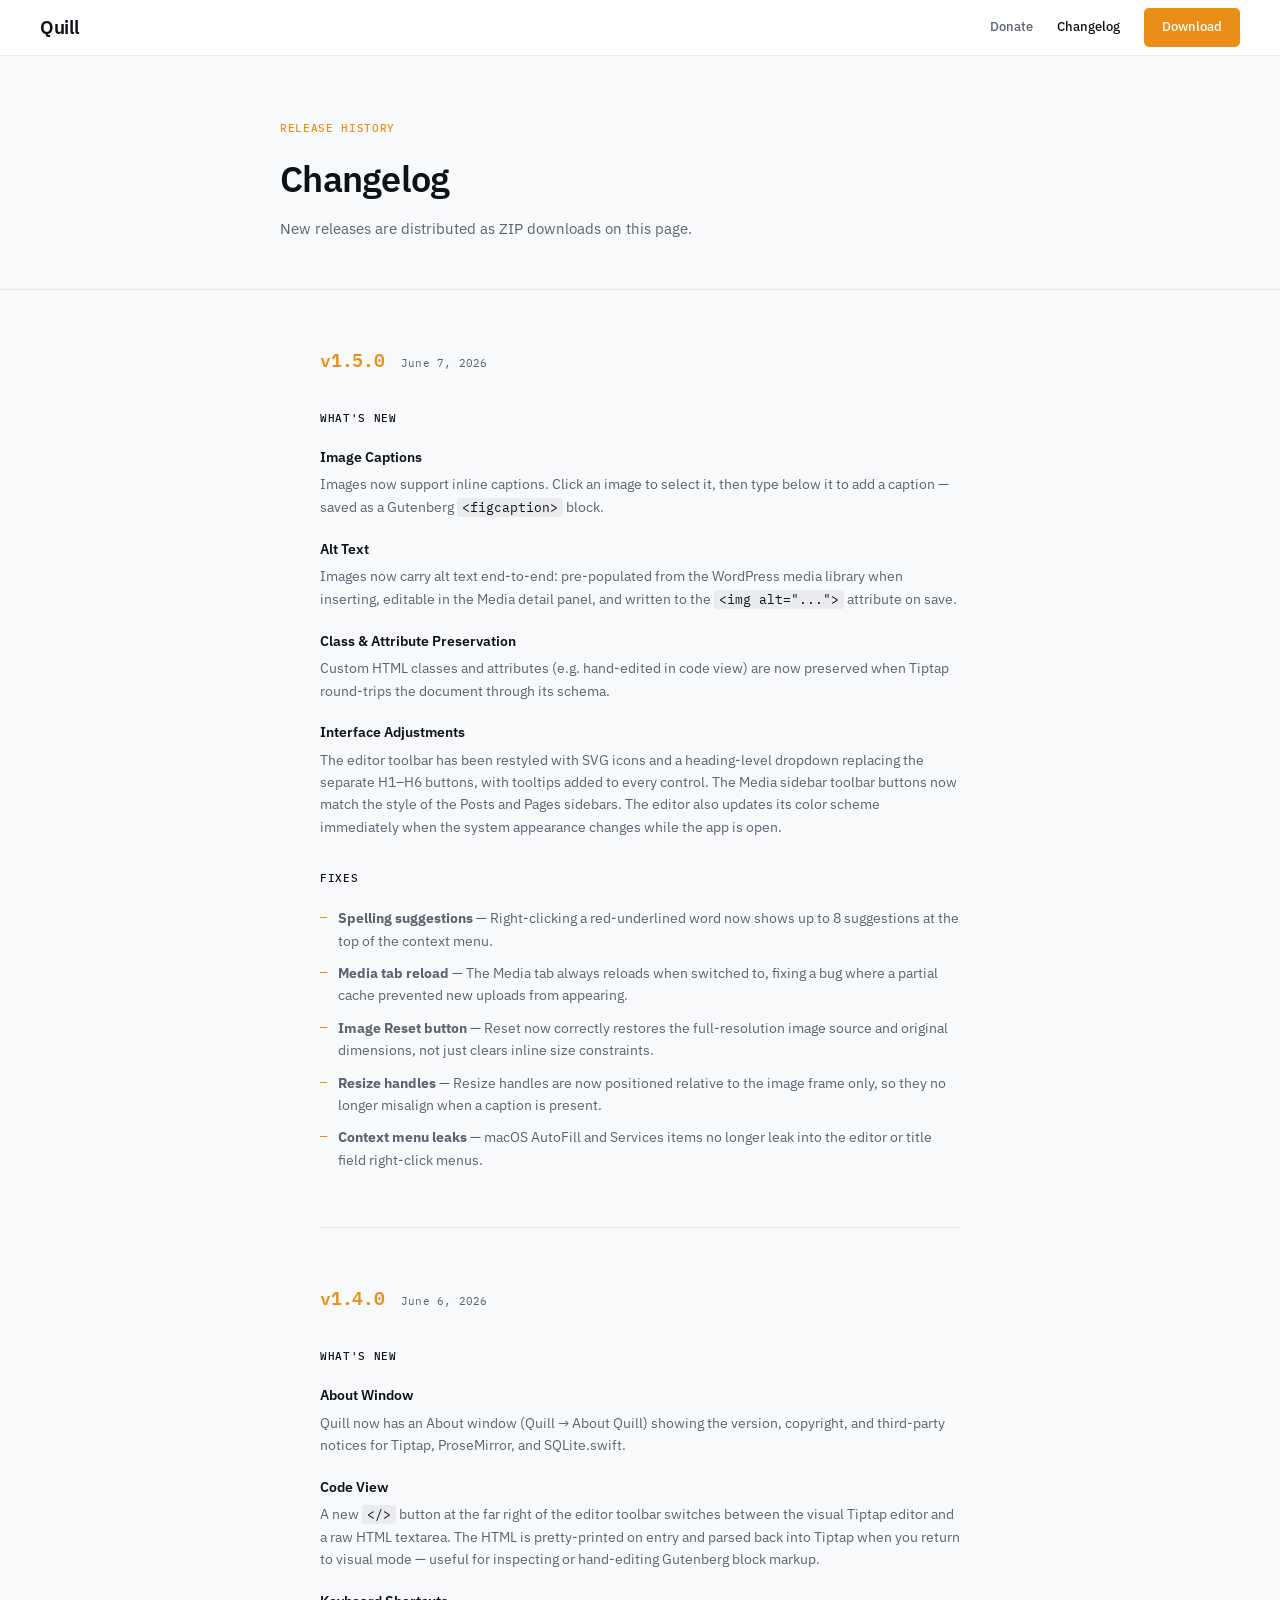
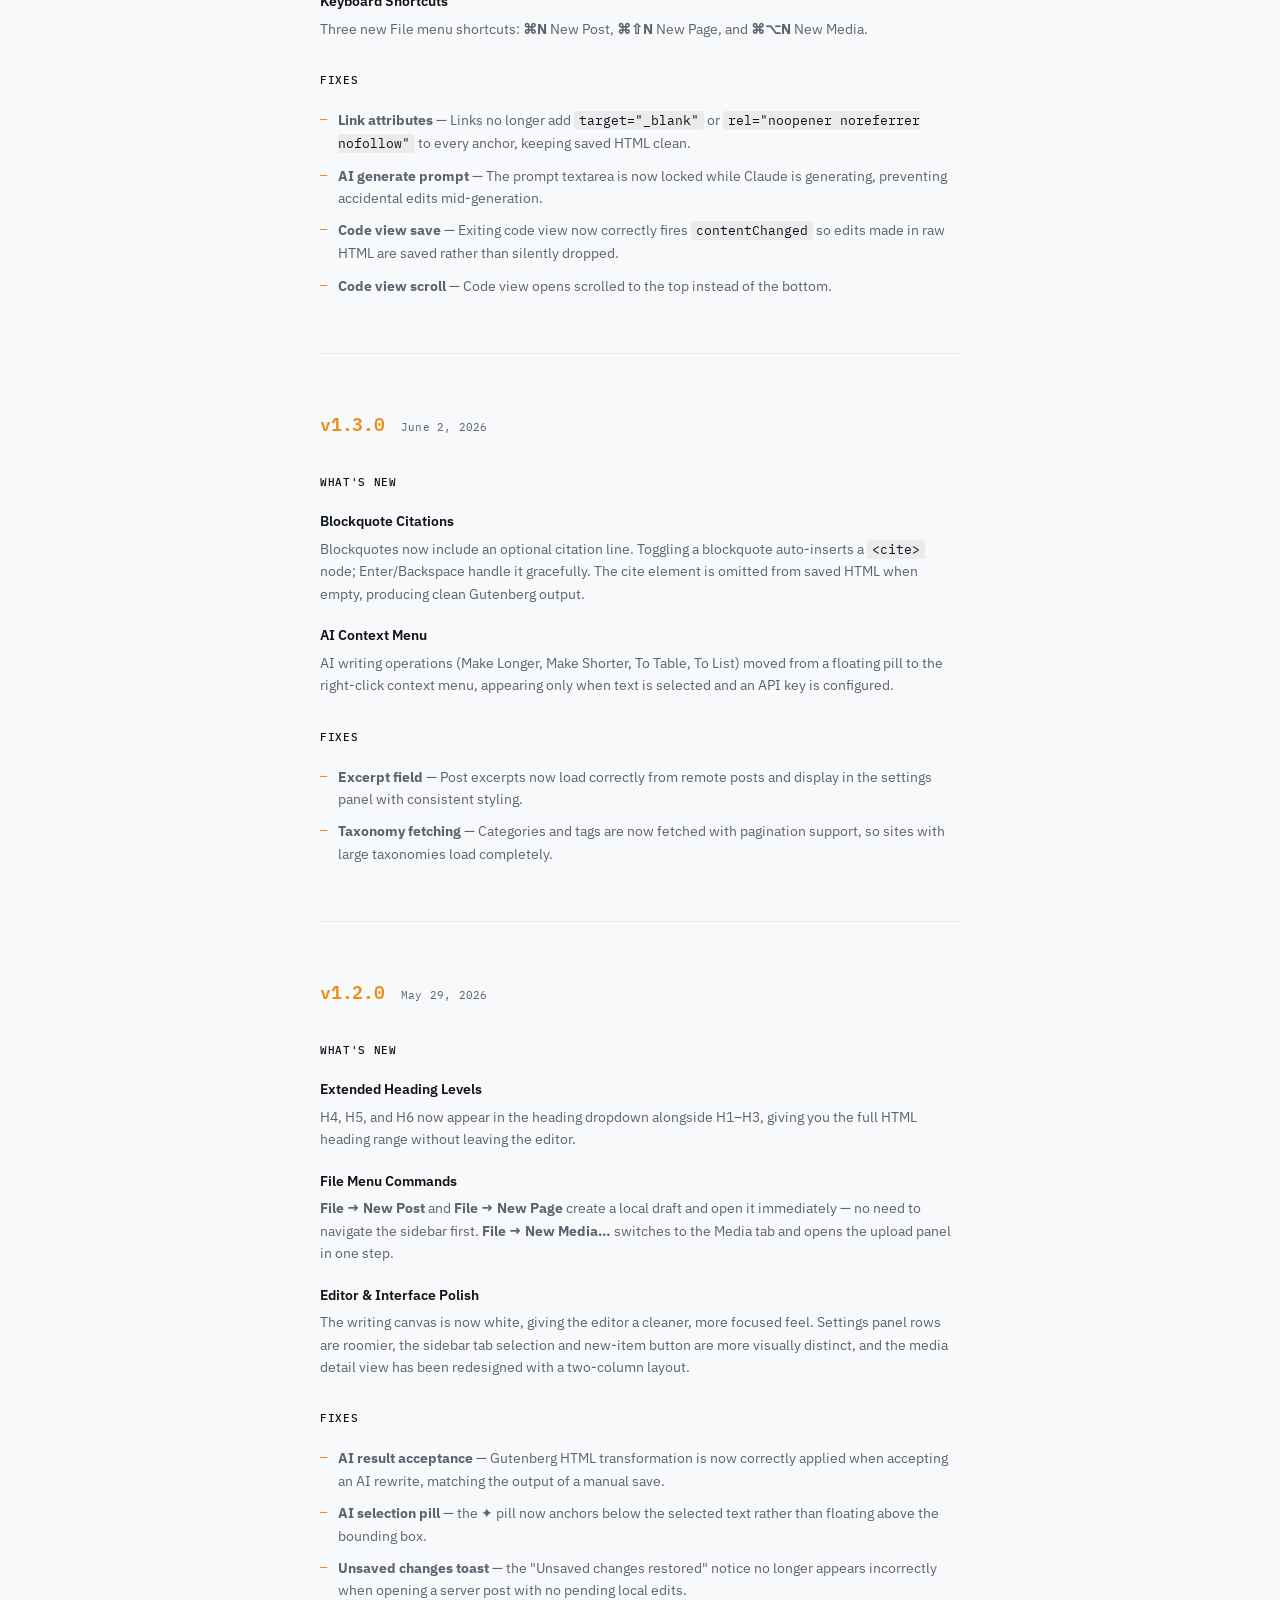
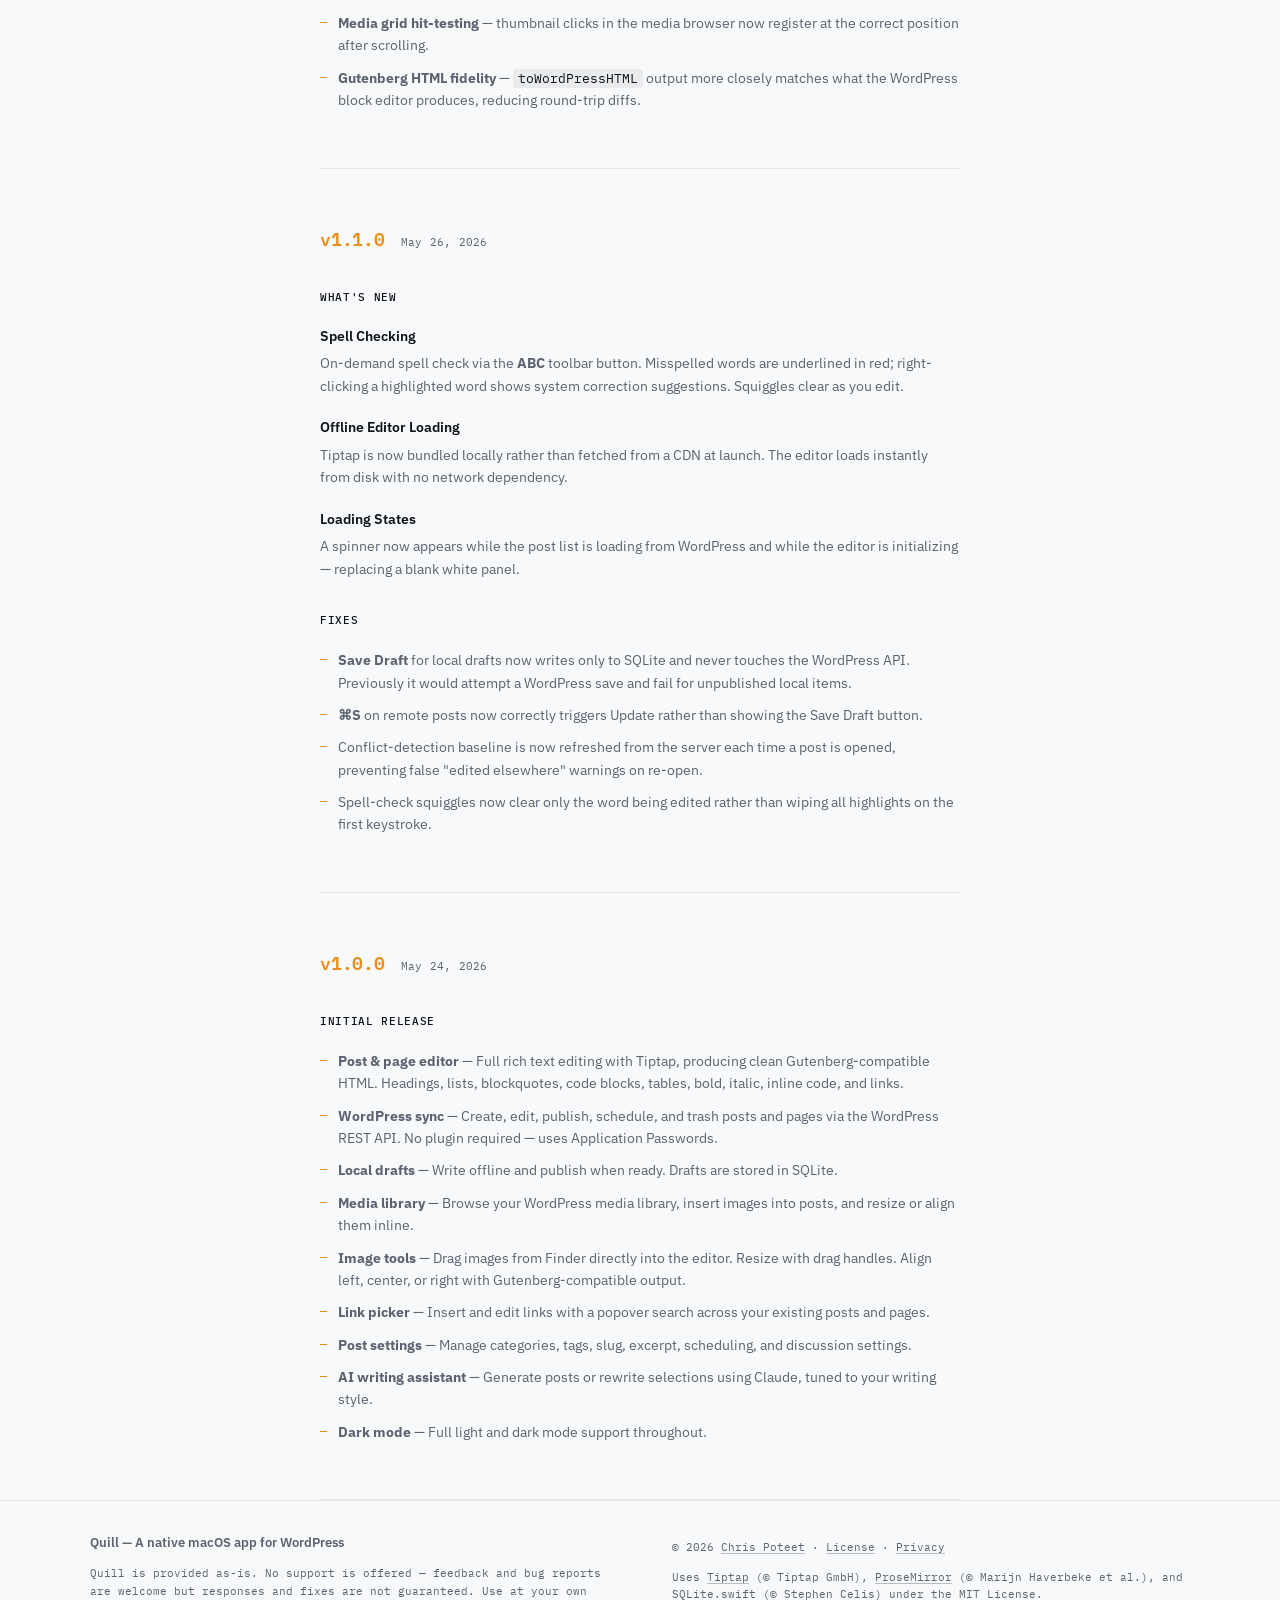
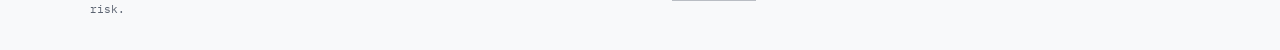
==== changelog.html @ 41b35a15 "Add v1.5.0 release — changelog, version badge, updated ZIP and screenshots Co-Authored-By: Claude So" ====
<!DOCTYPE html>
<html lang="en">
<head>
  <meta charset="UTF-8">
  <meta name="viewport" content="width=device-width, initial-scale=1.0">
  <title>Changelog — Quill</title>
  <meta name="description" content="Release history for Quill, a native macOS app for WordPress.">
  <link rel="preconnect" href="https://fonts.googleapis.com">
  <link rel="preconnect" href="https://fonts.gstatic.com" crossorigin>
  <link href="https://fonts.googleapis.com/css2?family=IBM+Plex+Sans:wght@400;500;600;700&family=IBM+Plex+Mono:wght@400;500;600&display=swap" rel="stylesheet">
  <link rel="stylesheet" href="style.css">
</head>
<body>

  <nav class="nav">
    <a href="/Quill-Releases/" class="nav__logo">Quill</a>
    <div class="nav__links">
      <a href="https://www.paypal.com/donate?hosted_button_id=25BUE2BS854YN" class="nav__link" target="_blank" rel="noopener">Donate</a>
      <a href="changelog.html" class="nav__link nav__link--active">Changelog</a>
      <a href="https://cpoteet.github.io/Quill-Releases/Quill.zip" class="btn-primary">Download</a>
    </div>
  </nav>

  <section class="changelog-header">
    <div class="changelog-header__inner">
      <p class="eyebrow">Release History</p>
      <h1 class="changelog-header__title">Changelog</h1>
      <p class="changelog-header__sub">New releases are distributed as ZIP downloads on this page.</p>
    </div>
  </section>

  <div class="releases">

    <article class="release">
      <div class="release__inner">
        <div class="release__header">
          <span class="release__version">v1.5.0</span>
          <span class="release__date">June 7, 2026</span>
        </div>

        <div class="release__section">
          <h2 class="release__section-title">What's New</h2>

          <div class="release__feature">
            <h3 class="release__feature-title">Image Captions</h3>
            <p class="release__body">Images now support inline captions. Click an image to select it, then type below it to add a caption — saved as a Gutenberg <code>&lt;figcaption&gt;</code> block.</p>
          </div>

          <div class="release__feature">
            <h3 class="release__feature-title">Alt Text</h3>
            <p class="release__body">Images now carry alt text end-to-end: pre-populated from the WordPress media library when inserting, editable in the Media detail panel, and written to the <code>&lt;img alt="..."&gt;</code> attribute on save.</p>
          </div>

          <div class="release__feature">
            <h3 class="release__feature-title">Class &amp; Attribute Preservation</h3>
            <p class="release__body">Custom HTML classes and attributes (e.g. hand-edited in code view) are now preserved when Tiptap round-trips the document through its schema.</p>
          </div>

          <div class="release__feature">
            <h3 class="release__feature-title">Interface Adjustments</h3>
            <p class="release__body">The editor toolbar has been restyled with SVG icons and a heading-level dropdown replacing the separate H1–H6 buttons, with tooltips added to every control. The Media sidebar toolbar buttons now match the style of the Posts and Pages sidebars. The editor also updates its color scheme immediately when the system appearance changes while the app is open.</p>
          </div>
        </div>

        <div class="release__section">
          <h2 class="release__section-title">Fixes</h2>
          <ul class="release__list">
            <li><strong>Spelling suggestions</strong> — Right-clicking a red-underlined word now shows up to 8 suggestions at the top of the context menu.</li>
            <li><strong>Media tab reload</strong> — The Media tab always reloads when switched to, fixing a bug where a partial cache prevented new uploads from appearing.</li>
            <li><strong>Image Reset button</strong> — Reset now correctly restores the full-resolution image source and original dimensions, not just clears inline size constraints.</li>
            <li><strong>Resize handles</strong> — Resize handles are now positioned relative to the image frame only, so they no longer misalign when a caption is present.</li>
            <li><strong>Context menu leaks</strong> — macOS AutoFill and Services items no longer leak into the editor or title field right-click menus.</li>
          </ul>
        </div>
      </div>
    </article>

    <article class="release">
      <div class="release__inner">
        <div class="release__header">
          <span class="release__version">v1.4.0</span>
          <span class="release__date">June 6, 2026</span>
        </div>

        <div class="release__section">
          <h2 class="release__section-title">What's New</h2>

          <div class="release__feature">
            <h3 class="release__feature-title">About Window</h3>
            <p class="release__body">Quill now has an About window (Quill → About Quill) showing the version, copyright, and third-party notices for Tiptap, ProseMirror, and SQLite.swift.</p>
          </div>

          <div class="release__feature">
            <h3 class="release__feature-title">Code View</h3>
            <p class="release__body">A new <code>&lt;/&gt;</code> button at the far right of the editor toolbar switches between the visual Tiptap editor and a raw HTML textarea. The HTML is pretty-printed on entry and parsed back into Tiptap when you return to visual mode — useful for inspecting or hand-editing Gutenberg block markup.</p>
          </div>

          <div class="release__feature">
            <h3 class="release__feature-title">Keyboard Shortcuts</h3>
            <p class="release__body">Three new File menu shortcuts: <strong>⌘N</strong> New Post, <strong>⌘⇧N</strong> New Page, and <strong>⌘⌥N</strong> New Media.</p>
          </div>
        </div>

        <div class="release__section">
          <h2 class="release__section-title">Fixes</h2>
          <ul class="release__list">
            <li><strong>Link attributes</strong> — Links no longer add <code>target="_blank"</code> or <code>rel="noopener noreferrer nofollow"</code> to every anchor, keeping saved HTML clean.</li>
            <li><strong>AI generate prompt</strong> — The prompt textarea is now locked while Claude is generating, preventing accidental edits mid-generation.</li>
            <li><strong>Code view save</strong> — Exiting code view now correctly fires <code>contentChanged</code> so edits made in raw HTML are saved rather than silently dropped.</li>
            <li><strong>Code view scroll</strong> — Code view opens scrolled to the top instead of the bottom.</li>
          </ul>
        </div>
      </div>
    </article>

    <article class="release">
      <div class="release__inner">
        <div class="release__header">
          <span class="release__version">v1.3.0</span>
          <span class="release__date">June 2, 2026</span>
        </div>

        <div class="release__section">
          <h2 class="release__section-title">What's New</h2>

          <div class="release__feature">
            <h3 class="release__feature-title">Blockquote Citations</h3>
            <p class="release__body">Blockquotes now include an optional citation line. Toggling a blockquote auto-inserts a <code>&lt;cite&gt;</code> node; Enter/Backspace handle it gracefully. The cite element is omitted from saved HTML when empty, producing clean Gutenberg output.</p>
          </div>

          <div class="release__feature">
            <h3 class="release__feature-title">AI Context Menu</h3>
            <p class="release__body">AI writing operations (Make Longer, Make Shorter, To Table, To List) moved from a floating pill to the right-click context menu, appearing only when text is selected and an API key is configured.</p>
          </div>
        </div>

        <div class="release__section">
          <h2 class="release__section-title">Fixes</h2>
          <ul class="release__list">
            <li><strong>Excerpt field</strong> — Post excerpts now load correctly from remote posts and display in the settings panel with consistent styling.</li>
            <li><strong>Taxonomy fetching</strong> — Categories and tags are now fetched with pagination support, so sites with large taxonomies load completely.</li>
          </ul>
        </div>
      </div>
    </article>

    <article class="release">
      <div class="release__inner">
        <div class="release__header">
          <span class="release__version">v1.2.0</span>
          <span class="release__date">May 29, 2026</span>
        </div>

        <div class="release__section">
          <h2 class="release__section-title">What's New</h2>

          <div class="release__feature">
            <h3 class="release__feature-title">Extended Heading Levels</h3>
            <p class="release__body">H4, H5, and H6 now appear in the heading dropdown alongside H1–H3, giving you the full HTML heading range without leaving the editor.</p>
          </div>

          <div class="release__feature">
            <h3 class="release__feature-title">File Menu Commands</h3>
            <p class="release__body"><strong>File → New Post</strong> and <strong>File → New Page</strong> create a local draft and open it immediately — no need to navigate the sidebar first. <strong>File → New Media…</strong> switches to the Media tab and opens the upload panel in one step.</p>
          </div>

          <div class="release__feature">
            <h3 class="release__feature-title">Editor &amp; Interface Polish</h3>
            <p class="release__body">The writing canvas is now white, giving the editor a cleaner, more focused feel. Settings panel rows are roomier, the sidebar tab selection and new-item button are more visually distinct, and the media detail view has been redesigned with a two-column layout.</p>
          </div>
        </div>

        <div class="release__section">
          <h2 class="release__section-title">Fixes</h2>
          <ul class="release__list">
            <li><strong>AI result acceptance</strong> — Gutenberg HTML transformation is now correctly applied when accepting an AI rewrite, matching the output of a manual save.</li>
            <li><strong>AI selection pill</strong> — the ✦ pill now anchors below the selected text rather than floating above the bounding box.</li>
            <li><strong>Unsaved changes toast</strong> — the "Unsaved changes restored" notice no longer appears incorrectly when opening a server post with no pending local edits.</li>
            <li><strong>Media grid hit-testing</strong> — thumbnail clicks in the media browser now register at the correct position after scrolling.</li>
            <li><strong>Gutenberg HTML fidelity</strong> — <code>toWordPressHTML</code> output more closely matches what the WordPress block editor produces, reducing round-trip diffs.</li>
          </ul>
        </div>
      </div>
    </article>

    <article class="release">
      <div class="release__inner">
        <div class="release__header">
          <span class="release__version">v1.1.0</span>
          <span class="release__date">May 26, 2026</span>
        </div>

        <div class="release__section">
          <h2 class="release__section-title">What's New</h2>

          <div class="release__feature">
            <h3 class="release__feature-title">Spell Checking</h3>
            <p class="release__body">On-demand spell check via the <strong>ABC</strong> toolbar button. Misspelled words are underlined in red; right-clicking a highlighted word shows system correction suggestions. Squiggles clear as you edit.</p>
          </div>

          <div class="release__feature">
            <h3 class="release__feature-title">Offline Editor Loading</h3>
            <p class="release__body">Tiptap is now bundled locally rather than fetched from a CDN at launch. The editor loads instantly from disk with no network dependency.</p>
          </div>

          <div class="release__feature">
            <h3 class="release__feature-title">Loading States</h3>
            <p class="release__body">A spinner now appears while the post list is loading from WordPress and while the editor is initializing — replacing a blank white panel.</p>
          </div>
        </div>

        <div class="release__section">
          <h2 class="release__section-title">Fixes</h2>
          <ul class="release__list">
            <li><strong>Save Draft</strong> for local drafts now writes only to SQLite and never touches the WordPress API. Previously it would attempt a WordPress save and fail for unpublished local items.</li>
            <li><strong>⌘S</strong> on remote posts now correctly triggers Update rather than showing the Save Draft button.</li>
            <li>Conflict-detection baseline is now refreshed from the server each time a post is opened, preventing false "edited elsewhere" warnings on re-open.</li>
            <li>Spell-check squiggles now clear only the word being edited rather than wiping all highlights on the first keystroke.</li>
          </ul>
        </div>
      </div>
    </article>

    <article class="release">
      <div class="release__inner">
        <div class="release__header">
          <span class="release__version">v1.0.0</span>
          <span class="release__date">May 24, 2026</span>
        </div>

        <div class="release__section">
          <h2 class="release__section-title">Initial Release</h2>
          <ul class="release__list">
            <li><strong>Post &amp; page editor</strong> — Full rich text editing with Tiptap, producing clean Gutenberg-compatible HTML. Headings, lists, blockquotes, code blocks, tables, bold, italic, inline code, and links.</li>
            <li><strong>WordPress sync</strong> — Create, edit, publish, schedule, and trash posts and pages via the WordPress REST API. No plugin required — uses Application Passwords.</li>
            <li><strong>Local drafts</strong> — Write offline and publish when ready. Drafts are stored in SQLite.</li>
            <li><strong>Media library</strong> — Browse your WordPress media library, insert images into posts, and resize or align them inline.</li>
            <li><strong>Image tools</strong> — Drag images from Finder directly into the editor. Resize with drag handles. Align left, center, or right with Gutenberg-compatible output.</li>
            <li><strong>Link picker</strong> — Insert and edit links with a popover search across your existing posts and pages.</li>
            <li><strong>Post settings</strong> — Manage categories, tags, slug, excerpt, scheduling, and discussion settings.</li>
            <li><strong>AI writing assistant</strong> — Generate posts or rewrite selections using Claude, tuned to your writing style.</li>
            <li><strong>Dark mode</strong> — Full light and dark mode support throughout.</li>
          </ul>
        </div>
      </div>
    </article>

  </div>

  <footer class="footer">
    <div class="footer__inner">
      <div class="footer__col">
        <p class="footer__logo">Quill — A native macOS app for WordPress</p>
        <p class="footer__disclaimer">Quill is provided as-is. No support is offered — feedback and bug reports are welcome but responses and fixes are not guaranteed. Use at your own risk.</p>
      </div>
      <div class="footer__col">
        <p class="footer__disclaimer">© 2026 <a href="https://www.siolon.com" target="_blank" rel="noopener">Chris Poteet</a> · <a href="license.html">License</a> · <a href="privacy.html">Privacy</a></p>
        <p class="footer__disclaimer">Uses <a href="https://tiptap.dev" target="_blank" rel="noopener">Tiptap</a> (© Tiptap GmbH), <a href="https://prosemirror.net" target="_blank" rel="noopener">ProseMirror</a> (© Marijn Haverbeke et al.), and <a href="https://github.com/stephencelis/SQLite.swift" target="_blank" rel="noopener">SQLite.swift</a> (© Stephen Celis) under the MIT License.</p>
      </div>
    </div>
  </footer>

</body>
</html>
---- style.css ----
/* ── Design Tokens ── */
:root {
  /* Colors */
  --color-surface:      #f8f9fa;
  --color-card:         #ffffff;
  --color-bone:         #eef0f2;
  --color-ink:          #0e1116;
  --color-ink-60:       #5b6370;
  --color-accent:       #EB8E17;
  --color-accent-soft:  rgba(235, 142, 23, 0.10);

  --color-hairline:     rgba(14, 17, 22, 0.08);

  /* Typography */
  --font-sans: 'IBM Plex Sans', sans-serif;
  --font-mono: 'IBM Plex Mono', monospace;

  /* Radius */
  --radius-sm:   3px;
  --radius-md:   5px;
  --radius-lg:   7px;
  --radius-pill: 9999px;

  /* Shadows */
  --shadow-card:   rgba(14, 17, 22, 0.04) 0 1px 2px;
  --shadow-level2: 0 8px 24px -12px rgba(15, 23, 42, 0.12);
  --shadow-level3: 0 16px 40px -16px rgba(15, 23, 42, 0.18);

  /* Motion */
  --transition: 200ms cubic-bezier(0.25, 0.46, 0.45, 0.94);
}

/* ── Base Reset ── */
*, *::before, *::after {
  box-sizing: border-box;
  margin: 0;
  padding: 0;
}

body {
  font-family: var(--font-sans);
  background: var(--color-surface);
  color: var(--color-ink);
  -webkit-font-smoothing: antialiased;
  line-height: 1.55;
}

img {
  display: block;
  max-width: 100%;
  height: auto;
}

a {
  color: inherit;
  text-decoration: none;
}

/* ── Buttons ── */
.btn-primary {
  background: var(--color-accent);
  color: #ffffff;
  font-family: var(--font-sans);
  font-size: 13px;
  font-weight: 500;
  padding: 9px 18px;
  border-radius: var(--radius-md);
  border: none;
  cursor: pointer;
  display: inline-block;
  transition: background var(--transition);
  white-space: nowrap;
}

.btn-primary:hover {
  background: #d47d10;
}

/* ── Navigation ── */
.nav {
  position: sticky;
  top: 0;
  z-index: 100;
  background: var(--color-card);
  border-bottom: 1px solid var(--color-hairline);
  padding: 0 40px;
  height: 56px;
  display: flex;
  align-items: center;
  justify-content: space-between;
}

.nav__logo {
  font-size: 19px;
  font-weight: 600;
  color: var(--color-ink);
  letter-spacing: -0.02em;
}

.nav__links {
  display: flex;
  align-items: center;
  gap: 24px;
}

/* ── Shared Typography ── */
.eyebrow {
  font-family: var(--font-mono);
  font-size: 11px;
  font-weight: 500;
  text-transform: uppercase;
  letter-spacing: 0.06em;
  color: var(--color-accent);
  margin-bottom: 14px;
}

/* ── Hero ── */
.hero {
  padding: 80px 40px;
  background: var(--color-surface);
}

.hero__inner {
  max-width: 1100px;
  margin: 0 auto;
  display: flex;
  align-items: center;
  gap: 64px;
}

.hero__text {
  flex: 1;
  min-width: 0;
}

.hero__screenshot {
  flex: 1.3;
  min-width: 0;
}

.hero__img {
  width: 100%;
}

.hero__headline {
  font-size: 3rem;
  font-weight: 600;
  line-height: 1.08;
  letter-spacing: -0.025em;
  color: var(--color-ink);
  margin-bottom: 20px;
}

.hero__subline {
  font-size: 15px;
  line-height: 1.6;
  color: var(--color-ink-60);
  margin-bottom: 32px;
}

.hero__cta {
  display: flex;
  align-items: center;
  gap: 16px;
}

.version-badge {
  font-family: var(--font-mono);
  font-size: 11px;
  color: var(--color-ink-60);
  letter-spacing: 0.02em;
}

.hero__callouts {
  font-family: var(--font-mono);
  font-size: 11px;
  color: var(--color-ink-60);
  letter-spacing: 0.04em;
  margin-top: 20px;
}

/* ── Feature Rows ── */
.features {
  background: var(--color-surface);
}

.feature-row {
  border-top: 1px solid var(--color-hairline);
}

.feature-row:nth-child(even) {
  background: var(--color-card);
}

.feature-row__inner {
  max-width: 1100px;
  margin: 0 auto;
  padding: 80px 40px;
  display: flex;
  gap: 72px;
  align-items: center;
}

.feature-row--reverse .feature-row__inner {
  flex-direction: row-reverse;
}

.feature-row__text {
  flex: 1;
  min-width: 0;
}

.feature-row__image {
  flex: 1.1;
  min-width: 0;
}

.feature-row__headline {
  font-size: 1.75rem;
  font-weight: 600;
  line-height: 1.2;
  letter-spacing: -0.015em;
  color: var(--color-ink);
  margin-bottom: 14px;
}

.feature-row__body {
  font-size: 15px;
  line-height: 1.6;
  color: var(--color-ink-60);
  margin-bottom: 20px;
}

.feature-list {
  list-style: none;
  display: flex;
  flex-direction: column;
  gap: 9px;
}

.feature-list li {
  font-size: 14px;
  line-height: 1.5;
  color: var(--color-ink-60);
  padding-left: 18px;
  position: relative;
}

.feature-list li::before {
  content: '—';
  position: absolute;
  left: 0;
  color: var(--color-accent);
  font-family: var(--font-mono);
  font-size: 12px;
}

.feature-img {
  width: 100%;
}

/* ── Requirements ── */
.requirements {
  background: var(--color-bone);
  padding: 64px 40px;
  border-top: 1px solid var(--color-hairline);
}

.requirements__inner {
  max-width: 720px;
  margin: 0 auto;
}

.requirements__heading {
  font-size: 1.375rem;
  font-weight: 600;
  letter-spacing: -0.012em;
  color: var(--color-ink);
  margin-bottom: 32px;
}

.requirements__grid {
  display: grid;
  grid-template-columns: repeat(2, 1fr);
  gap: 24px 48px;
}

.requirement-item__title {
  font-size: 14px;
  font-weight: 600;
  color: var(--color-ink);
  margin-bottom: 6px;
}

.requirement-item__note {
  font-size: 13px;
  color: var(--color-ink-60);
  line-height: 1.5;
}

/* ── Getting Started ── */
.getting-started {
  padding: 80px 40px;
  background: var(--color-surface);
  border-top: 1px solid var(--color-hairline);
}

.getting-started__inner {
  max-width: 680px;
  margin: 0 auto;
}

.getting-started__heading {
  font-size: 1.375rem;
  font-weight: 600;
  letter-spacing: -0.012em;
  color: var(--color-ink);
  margin-bottom: 36px;
}

.steps {
  list-style: none;
  display: flex;
  flex-direction: column;
  gap: 28px;
  margin-bottom: 32px;
}

.step {
  display: flex;
  gap: 20px;
  align-items: flex-start;
}

.step__number {
  font-family: var(--font-mono);
  font-size: 11px;
  font-weight: 600;
  color: var(--color-accent);
  min-width: 24px;
  padding-top: 3px;
  letter-spacing: 0.04em;
}

.step__title {
  font-size: 15px;
  font-weight: 600;
  color: var(--color-ink);
  margin-bottom: 4px;
}

.step__body {
  font-size: 14px;
  color: var(--color-ink-60);
  line-height: 1.55;
}

.step__body code {
  font-family: var(--font-mono);
  font-size: 13px;
  background: rgba(14, 17, 22, 0.06);
  padding: 1px 5px;
  border-radius: var(--radius-sm);
  color: var(--color-ink);
}

.gatekeeper-note {
  padding: 16px 20px;
  background: var(--color-bone);
  border-radius: var(--radius-lg);
  border: 1px solid var(--color-hairline);
  font-size: 13px;
  color: var(--color-ink-60);
  line-height: 1.6;
}

.gatekeeper-note strong {
  color: var(--color-ink);
  font-weight: 600;
}

/* ── Closing CTA ── */
.closing-cta {
  padding: 80px 40px;
  background: var(--color-surface);
  border-top: 1px solid var(--color-hairline);
  text-align: center;
}

.closing-cta__headline {
  font-size: 2rem;
  font-weight: 600;
  letter-spacing: -0.02em;
  color: var(--color-ink);
  margin-bottom: 28px;
}

.closing-cta__actions {
  display: flex;
  flex-direction: column;
  align-items: center;
  gap: 12px;
}

/* ── Footer ── */
.footer {
  padding: 32px 40px;
  background: var(--color-surface);
  border-top: 1px solid var(--color-hairline);
}

.footer__inner {
  max-width: 1100px;
  margin: 0 auto;
  display: grid;
  grid-template-columns: 1fr 1fr;
  gap: 32px 64px;
  align-items: start;
}

.footer__col {
  display: flex;
  flex-direction: column;
  gap: 6px;
}

.footer__disclaimer a {
  color: inherit;
  text-decoration: underline;
  text-decoration-color: rgba(91, 99, 112, 0.4);
  text-underline-offset: 2px;
  transition: text-decoration-color var(--transition);
}

.footer__disclaimer a:hover {
  text-decoration-color: var(--color-ink-60);
}

.footer__logo {
  font-size: 13px;
  font-weight: 600;
  color: var(--color-ink-60);
}

.footer__tagline {
  font-family: var(--font-mono);
  font-size: 11px;
  color: var(--color-ink-60);
  letter-spacing: 0.02em;
}

.footer__disclaimer {
  font-family: var(--font-mono);
  font-size: 11px;
  color: var(--color-ink-60);
  max-width: 560px;
  line-height: 1.6;
  margin-top: 6px;
}

/* ── Changelog ── */
.changelog-header {
  padding: 64px 40px 48px;
  background: var(--color-surface);
  border-bottom: 1px solid var(--color-hairline);
}

.changelog-header__inner {
  max-width: 720px;
  margin: 0 auto;
}

.changelog-header__title {
  font-size: 2.25rem;
  font-weight: 600;
  letter-spacing: -0.02em;
  color: var(--color-ink);
  margin-bottom: 10px;
}

.changelog-header__sub {
  font-size: 15px;
  color: var(--color-ink-60);
  line-height: 1.6;
}

.releases {
  max-width: 720px;
  margin: 0 auto;
  padding: 0 40px;
}

.release {
  border-bottom: 1px solid var(--color-hairline);
}

.release__inner {
  padding: 56px 0;
}

.release__header {
  display: flex;
  align-items: baseline;
  gap: 16px;
  margin-bottom: 36px;
}

.release__version {
  font-family: var(--font-mono);
  font-size: 1.125rem;
  font-weight: 600;
  color: var(--color-accent);
  letter-spacing: -0.01em;
}

.release__date {
  font-family: var(--font-mono);
  font-size: 11px;
  color: var(--color-ink-60);
  letter-spacing: 0.02em;
}

.release__section {
  margin-bottom: 32px;
}

.release__section:last-child {
  margin-bottom: 0;
}

.release__section-title {
  font-size: 11px;
  font-family: var(--font-mono);
  font-weight: 500;
  text-transform: uppercase;
  letter-spacing: 0.06em;
  color: var(--color-ink);
  margin-bottom: 20px;
}

.release__feature {
  margin-bottom: 20px;
}

.release__feature:last-child {
  margin-bottom: 0;
}

.release__feature-title {
  font-size: 14px;
  font-weight: 600;
  color: var(--color-ink);
  margin-bottom: 5px;
}

.release__body {
  font-size: 14px;
  line-height: 1.6;
  color: var(--color-ink-60);
}

.release__body code {
  font-family: var(--font-mono);
  font-size: 13px;
  background: rgba(14, 17, 22, 0.06);
  padding: 1px 5px;
  border-radius: var(--radius-sm);
  color: var(--color-ink);
}

.release__list {
  list-style: none;
  display: flex;
  flex-direction: column;
  gap: 10px;
}

.release__list li {
  font-size: 14px;
  line-height: 1.6;
  color: var(--color-ink-60);
  padding-left: 18px;
  position: relative;
}

.release__list li::before {
  content: '—';
  position: absolute;
  left: 0;
  color: var(--color-accent);
  font-family: var(--font-mono);
  font-size: 12px;
}

.release__list li code {
  font-family: var(--font-mono);
  font-size: 13px;
  background: rgba(14, 17, 22, 0.06);
  padding: 1px 5px;
  border-radius: var(--radius-sm);
  color: var(--color-ink);
}

/* ── License ── */
.license-body {
  max-width: 720px;
  margin: 0 auto;
  padding: 0 40px;
}

.license-body__inner {
  padding: 56px 0;
}

.license-intro {
  display: flex;
  flex-direction: column;
  gap: 16px;
  padding-bottom: 48px;
  border-bottom: 1px solid var(--color-hairline);
  margin-bottom: 0;
}

.license-intro__p {
  font-size: 15px;
  line-height: 1.6;
  color: var(--color-ink-60);
}

.license-section {
  padding: 40px 0;
  border-bottom: 1px solid var(--color-hairline);
  display: flex;
  flex-direction: column;
  gap: 14px;
}

.license-section__title {
  font-size: 11px;
  font-family: var(--font-mono);
  font-weight: 500;
  text-transform: uppercase;
  letter-spacing: 0.06em;
  color: var(--color-ink);
}

.license-section__body {
  font-size: 14px;
  line-height: 1.7;
  color: var(--color-ink-60);
}

.license-section__body--legal {
  font-size: 13px;
}

.license-section__body a {
  color: inherit;
  text-decoration: underline;
  text-decoration-color: rgba(91, 99, 112, 0.4);
  text-underline-offset: 2px;
  transition: text-decoration-color var(--transition);
}

.license-section__body a:hover {
  text-decoration-color: var(--color-ink-60);
}

.license-list {
  list-style: none;
  display: flex;
  flex-direction: column;
  gap: 10px;
}

.license-list li {
  font-size: 14px;
  line-height: 1.6;
  color: var(--color-ink-60);
  padding-left: 18px;
  position: relative;
}

.license-list li::before {
  content: '—';
  position: absolute;
  left: 0;
  color: var(--color-accent);
  font-family: var(--font-mono);
  font-size: 12px;
}

/* ── Content Links ── */
.content-link {
  color: inherit;
  text-decoration: underline;
  text-decoration-color: rgba(91, 99, 112, 0.4);
  text-underline-offset: 2px;
  transition: text-decoration-color var(--transition);
}

.content-link:hover {
  text-decoration-color: var(--color-ink-60);
}

/* ── Nav link (changelog) ── */
.nav__link {
  font-size: 13px;
  font-weight: 500;
  color: var(--color-ink-60);
  transition: color var(--transition);
}

.nav__link:hover,
.nav__link--active {
  color: var(--color-ink);
}

/* ── Responsive ── */
@media (max-width: 900px) {
  /* Nav */
  .nav {
    padding: 0 20px;
  }

  /* Hero */
  .hero {
    padding: 48px 20px;
  }

  .hero__inner {
    flex-direction: column;
  }

  .hero__screenshot {
    order: 2;
  }

  .hero__text {
    order: 1;
  }

  .hero__headline {
    font-size: 2rem;
  }

  /* Feature rows — stack vertically, image always below text */
  .feature-row__inner {
    flex-direction: column !important;
    padding: 48px 20px;
    gap: 28px;
  }

  .feature-row__image {
    order: 2;
  }

  .feature-row__text {
    order: 1;
  }

  /* Requirements — single column */
  .requirements {
    padding: 48px 20px;
  }

  .requirements__grid {
    grid-template-columns: 1fr;
    gap: 20px;
  }

  /* Getting Started */
  .getting-started {
    padding: 48px 20px;
  }

  /* Closing CTA */
  .closing-cta {
    padding: 60px 20px;
  }

  .closing-cta__headline {
    font-size: 1.5rem;
  }

  /* Footer */
  .footer {
    padding: 28px 20px;
  }

  .footer__inner {
    grid-template-columns: 1fr;
    gap: 20px;
  }
}
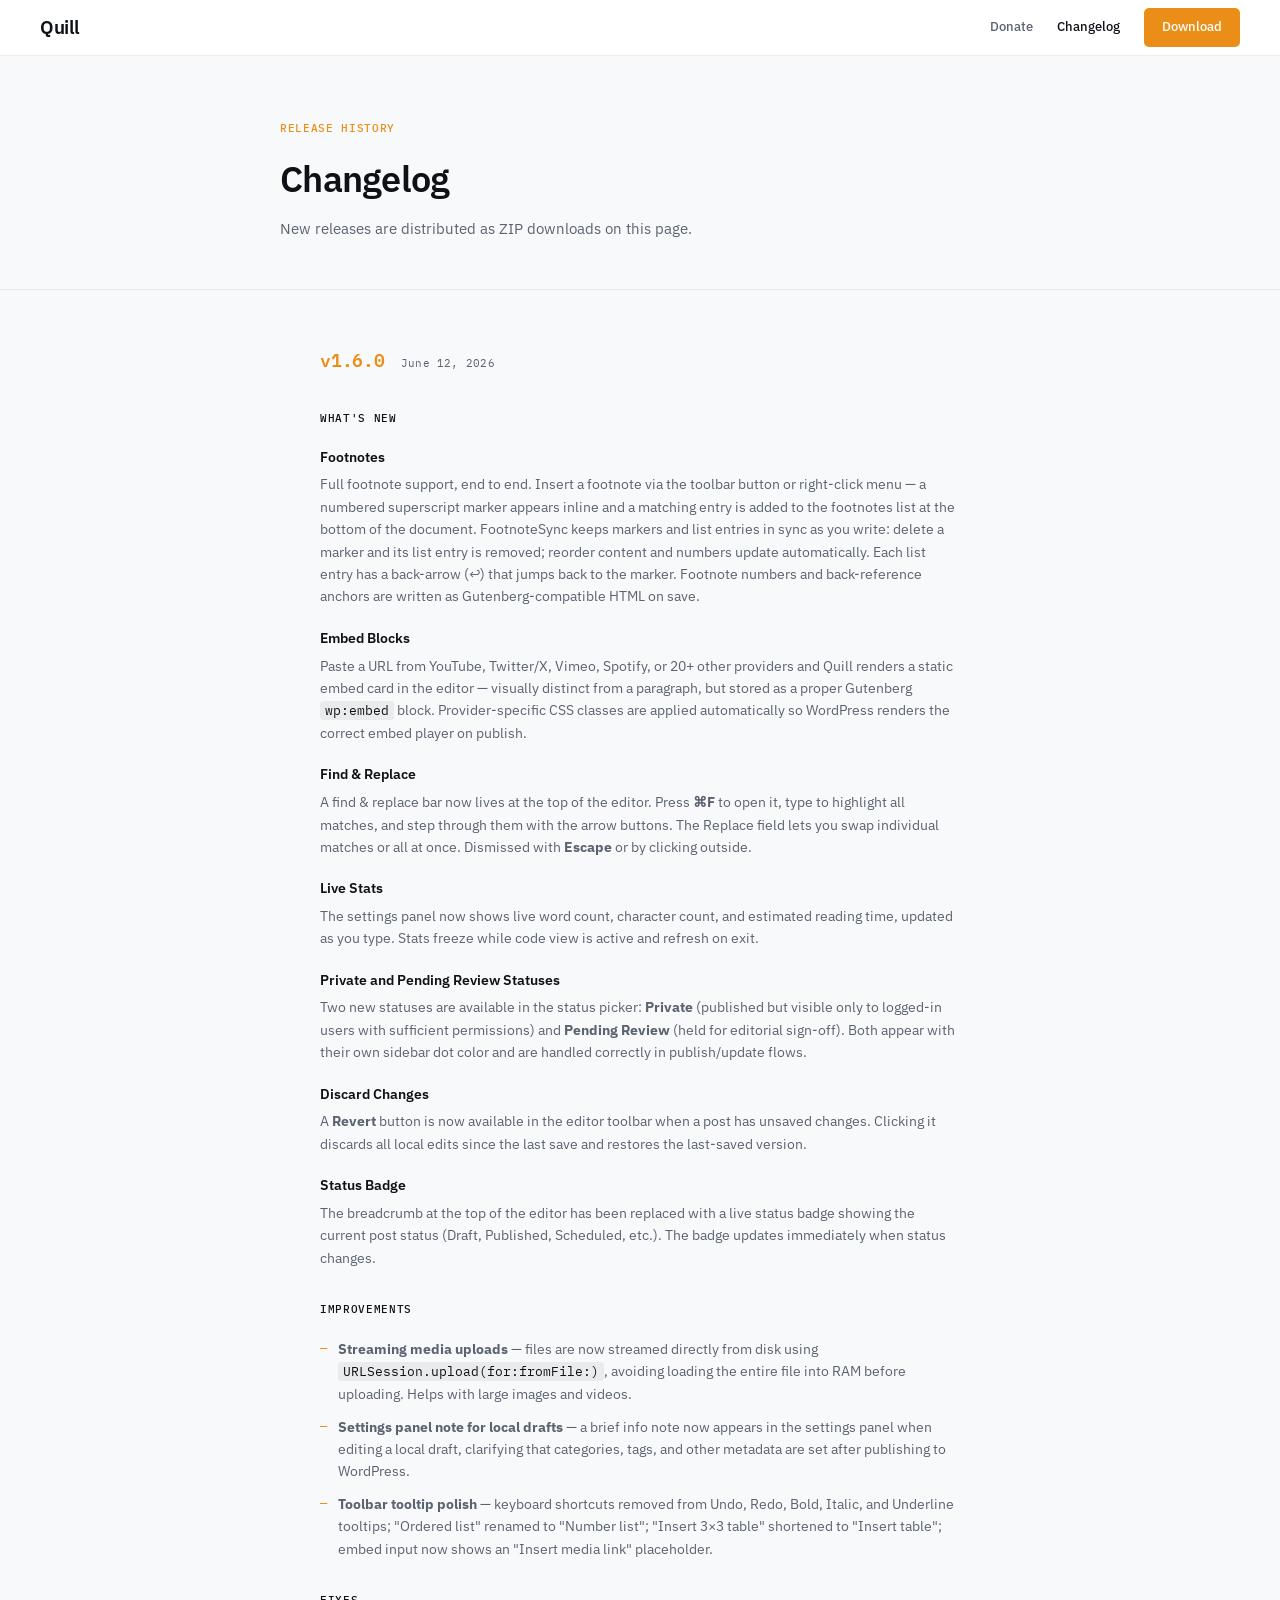
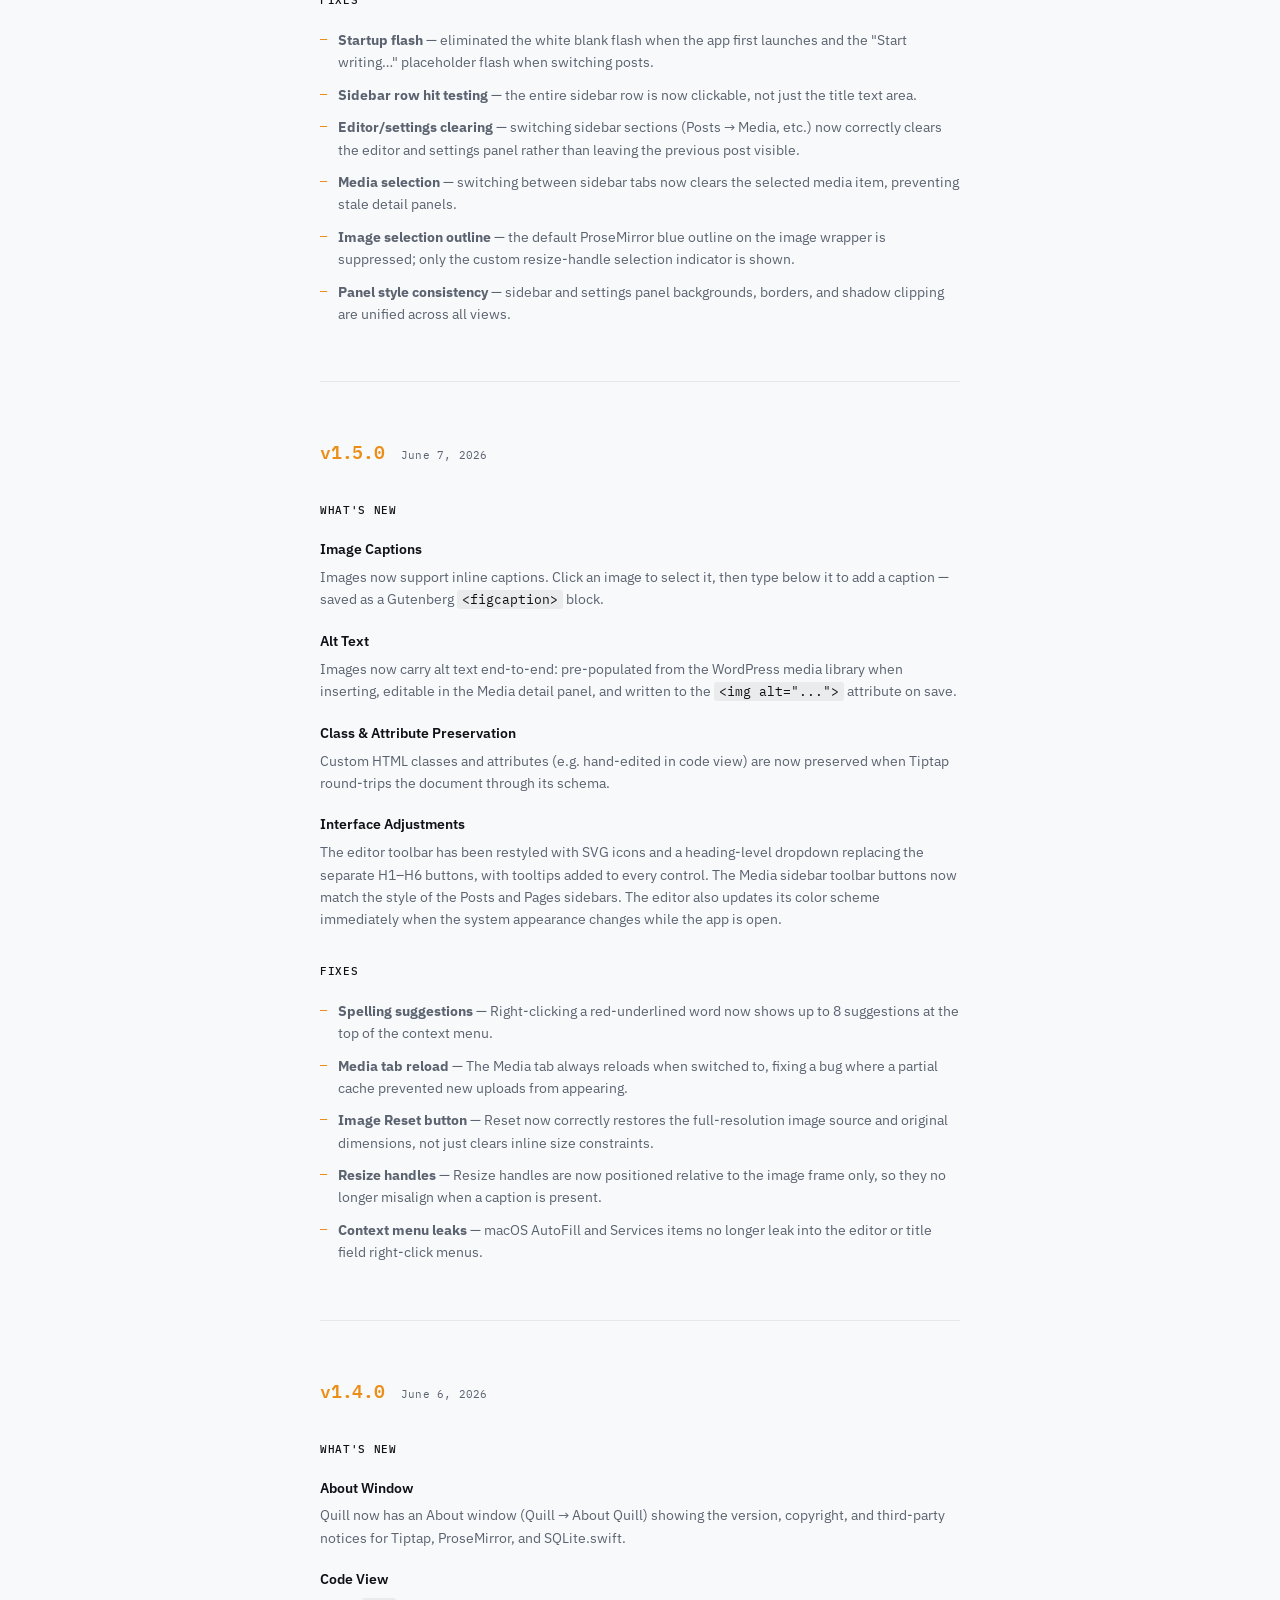
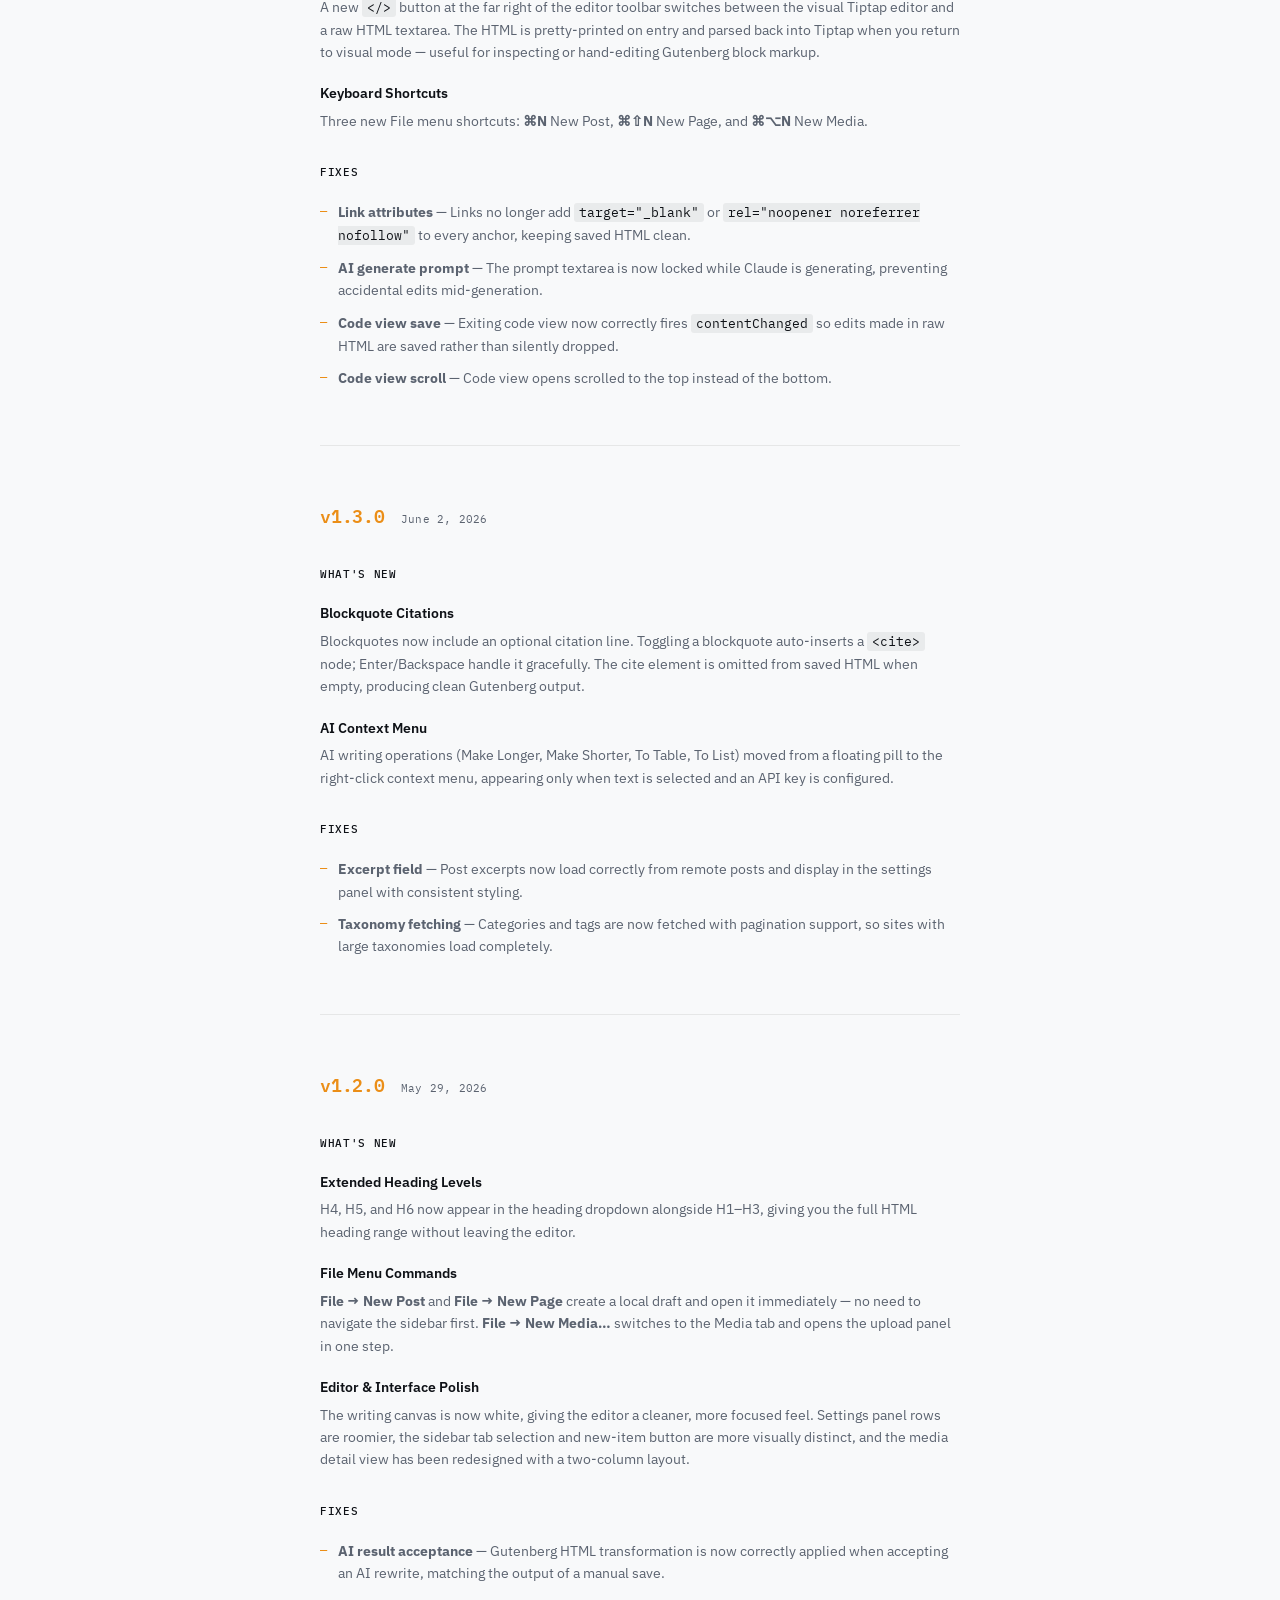
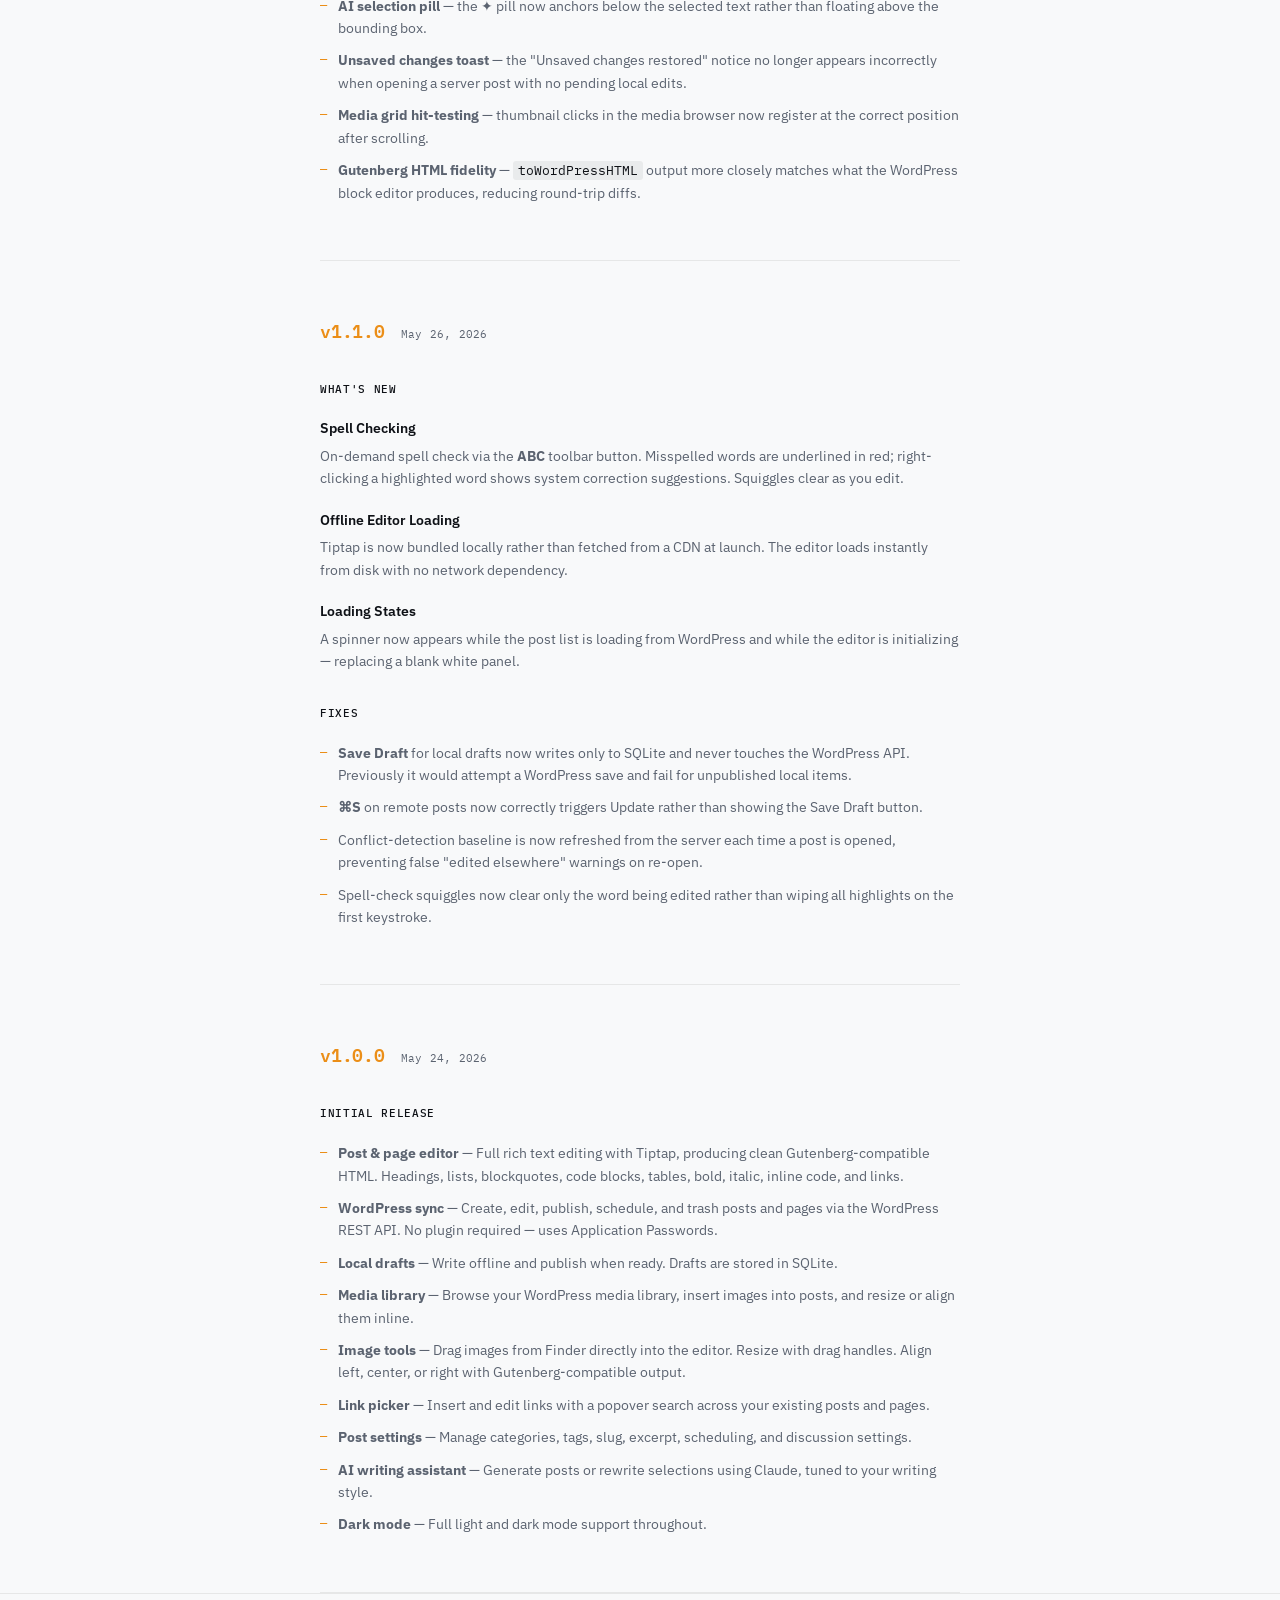
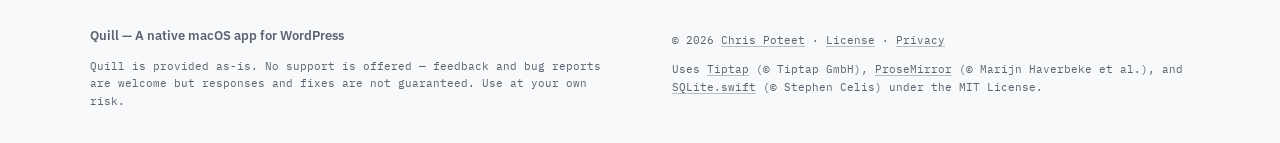
==== commit 687ea5ea: "Adding 1.6.0 release" ====
--- a/changelog.html
+++ b/changelog.html
@@ -34,6 +34,75 @@
     <article class="release">
       <div class="release__inner">
         <div class="release__header">
+          <span class="release__version">v1.6.0</span>
+          <span class="release__date">June 12, 2026</span>
+        </div>
+
+        <div class="release__section">
+          <h2 class="release__section-title">What's New</h2>
+
+          <div class="release__feature">
+            <h3 class="release__feature-title">Footnotes</h3>
+            <p class="release__body">Full footnote support, end to end. Insert a footnote via the toolbar button or right-click menu — a numbered superscript marker appears inline and a matching entry is added to the footnotes list at the bottom of the document. FootnoteSync keeps markers and list entries in sync as you write: delete a marker and its list entry is removed; reorder content and numbers update automatically. Each list entry has a back-arrow (↩) that jumps back to the marker. Footnote numbers and back-reference anchors are written as Gutenberg-compatible HTML on save.</p>
+          </div>
+
+          <div class="release__feature">
+            <h3 class="release__feature-title">Embed Blocks</h3>
+            <p class="release__body">Paste a URL from YouTube, Twitter/X, Vimeo, Spotify, or 20+ other providers and Quill renders a static embed card in the editor — visually distinct from a paragraph, but stored as a proper Gutenberg <code>wp:embed</code> block. Provider-specific CSS classes are applied automatically so WordPress renders the correct embed player on publish.</p>
+          </div>
+
+          <div class="release__feature">
+            <h3 class="release__feature-title">Find &amp; Replace</h3>
+            <p class="release__body">A find &amp; replace bar now lives at the top of the editor. Press <strong>⌘F</strong> to open it, type to highlight all matches, and step through them with the arrow buttons. The Replace field lets you swap individual matches or all at once. Dismissed with <strong>Escape</strong> or by clicking outside.</p>
+          </div>
+
+          <div class="release__feature">
+            <h3 class="release__feature-title">Live Stats</h3>
+            <p class="release__body">The settings panel now shows live word count, character count, and estimated reading time, updated as you type. Stats freeze while code view is active and refresh on exit.</p>
+          </div>
+
+          <div class="release__feature">
+            <h3 class="release__feature-title">Private and Pending Review Statuses</h3>
+            <p class="release__body">Two new statuses are available in the status picker: <strong>Private</strong> (published but visible only to logged-in users with sufficient permissions) and <strong>Pending Review</strong> (held for editorial sign-off). Both appear with their own sidebar dot color and are handled correctly in publish/update flows.</p>
+          </div>
+
+          <div class="release__feature">
+            <h3 class="release__feature-title">Discard Changes</h3>
+            <p class="release__body">A <strong>Revert</strong> button is now available in the editor toolbar when a post has unsaved changes. Clicking it discards all local edits since the last save and restores the last-saved version.</p>
+          </div>
+
+          <div class="release__feature">
+            <h3 class="release__feature-title">Status Badge</h3>
+            <p class="release__body">The breadcrumb at the top of the editor has been replaced with a live status badge showing the current post status (Draft, Published, Scheduled, etc.). The badge updates immediately when status changes.</p>
+          </div>
+        </div>
+
+        <div class="release__section">
+          <h2 class="release__section-title">Improvements</h2>
+          <ul class="release__list">
+            <li><strong>Streaming media uploads</strong> — files are now streamed directly from disk using <code>URLSession.upload(for:fromFile:)</code>, avoiding loading the entire file into RAM before uploading. Helps with large images and videos.</li>
+            <li><strong>Settings panel note for local drafts</strong> — a brief info note now appears in the settings panel when editing a local draft, clarifying that categories, tags, and other metadata are set after publishing to WordPress.</li>
+            <li><strong>Toolbar tooltip polish</strong> — keyboard shortcuts removed from Undo, Redo, Bold, Italic, and Underline tooltips; "Ordered list" renamed to "Number list"; "Insert 3×3 table" shortened to "Insert table"; embed input now shows an "Insert media link" placeholder.</li>
+          </ul>
+        </div>
+
+        <div class="release__section">
+          <h2 class="release__section-title">Fixes</h2>
+          <ul class="release__list">
+            <li><strong>Startup flash</strong> — eliminated the white blank flash when the app first launches and the "Start writing…" placeholder flash when switching posts.</li>
+            <li><strong>Sidebar row hit testing</strong> — the entire sidebar row is now clickable, not just the title text area.</li>
+            <li><strong>Editor/settings clearing</strong> — switching sidebar sections (Posts → Media, etc.) now correctly clears the editor and settings panel rather than leaving the previous post visible.</li>
+            <li><strong>Media selection</strong> — switching between sidebar tabs now clears the selected media item, preventing stale detail panels.</li>
+            <li><strong>Image selection outline</strong> — the default ProseMirror blue outline on the image wrapper is suppressed; only the custom resize-handle selection indicator is shown.</li>
+            <li><strong>Panel style consistency</strong> — sidebar and settings panel backgrounds, borders, and shadow clipping are unified across all views.</li>
+          </ul>
+        </div>
+      </div>
+    </article>
+
+    <article class="release">
+      <div class="release__inner">
+        <div class="release__header">
           <span class="release__version">v1.5.0</span>
           <span class="release__date">June 7, 2026</span>
         </div>
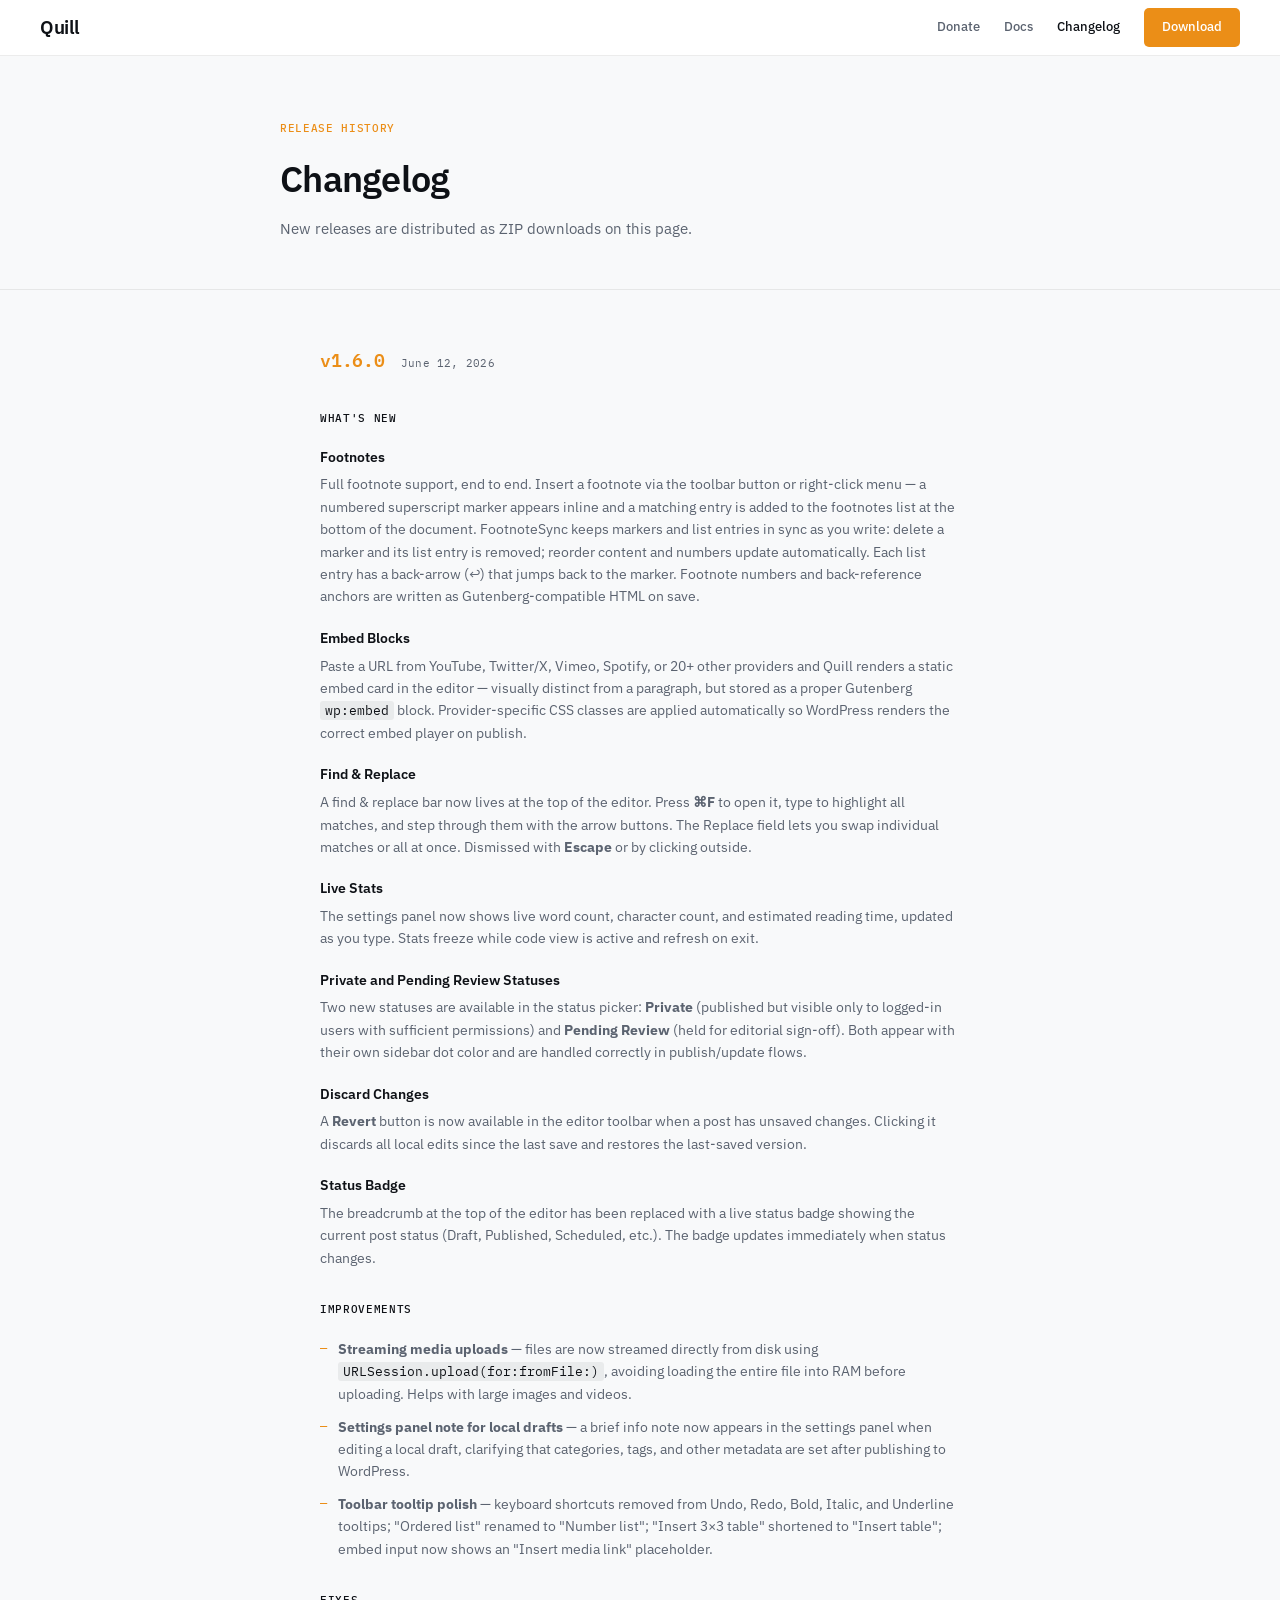
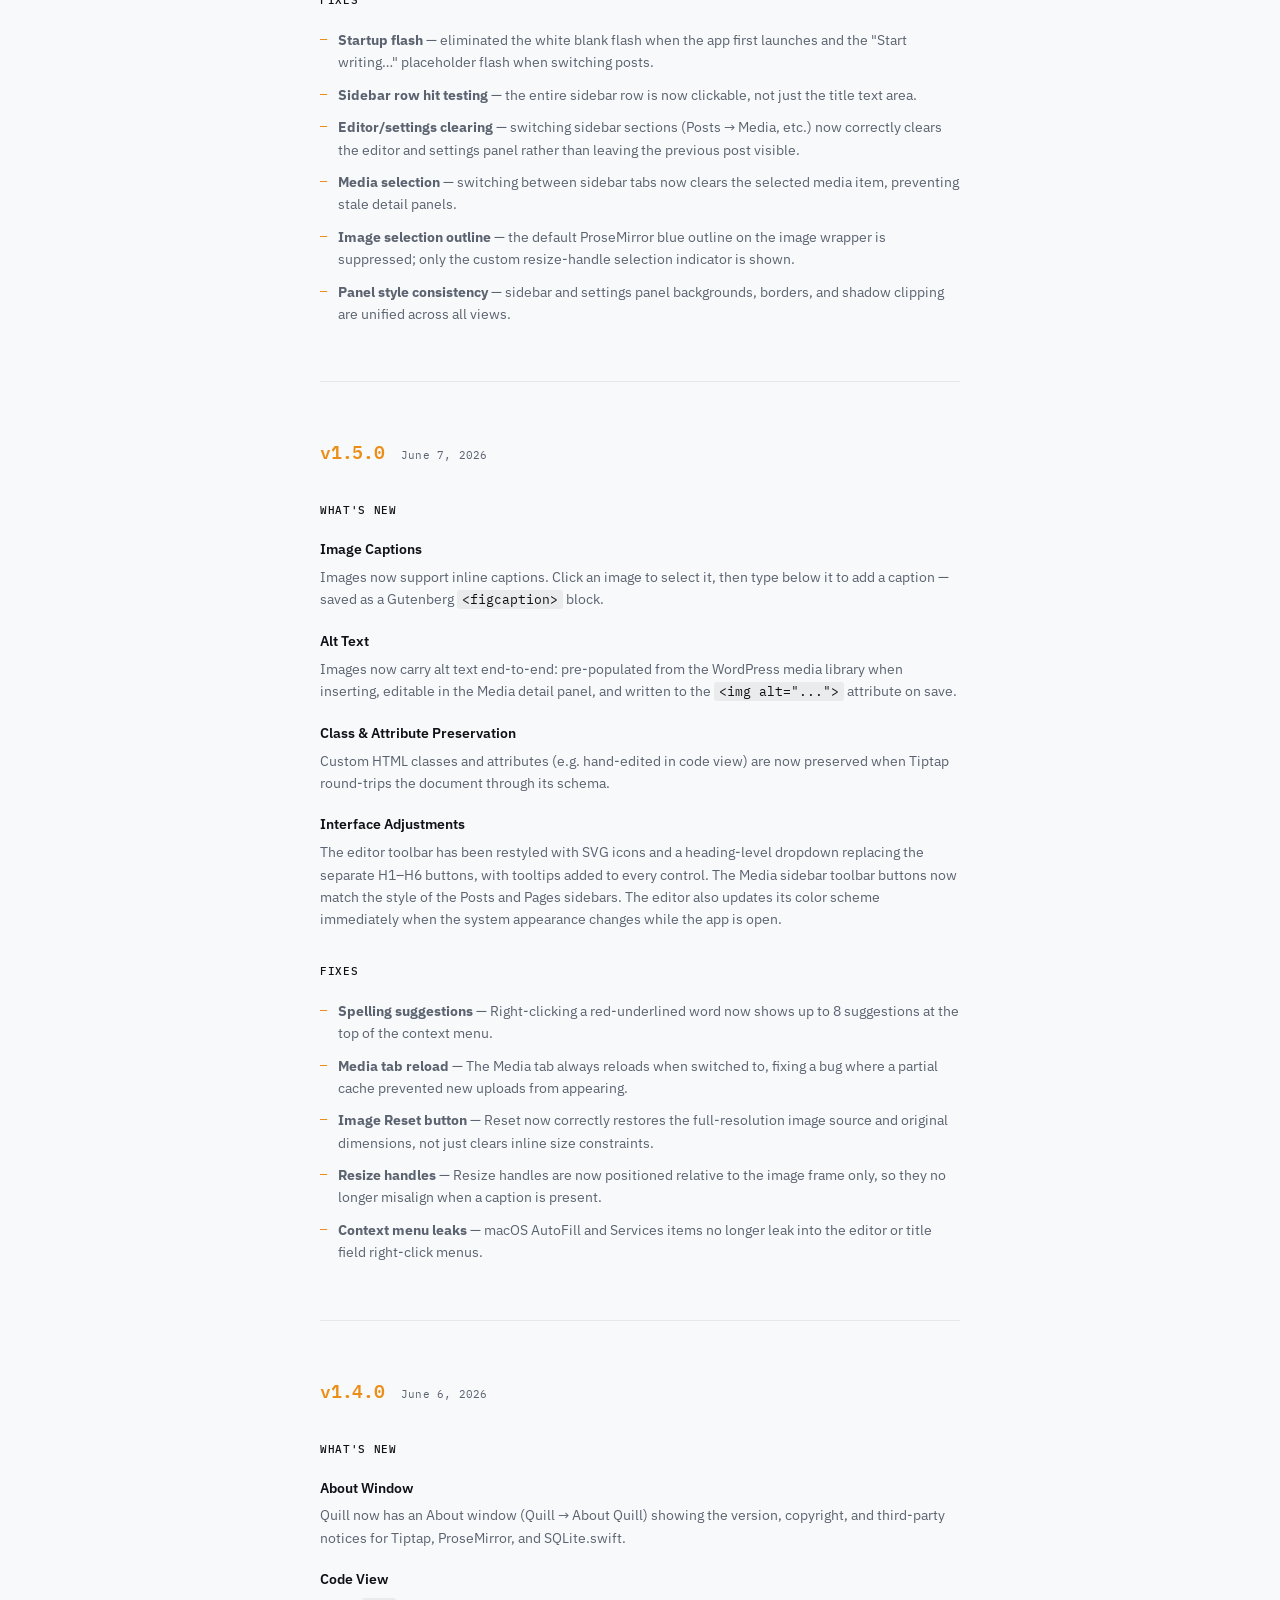
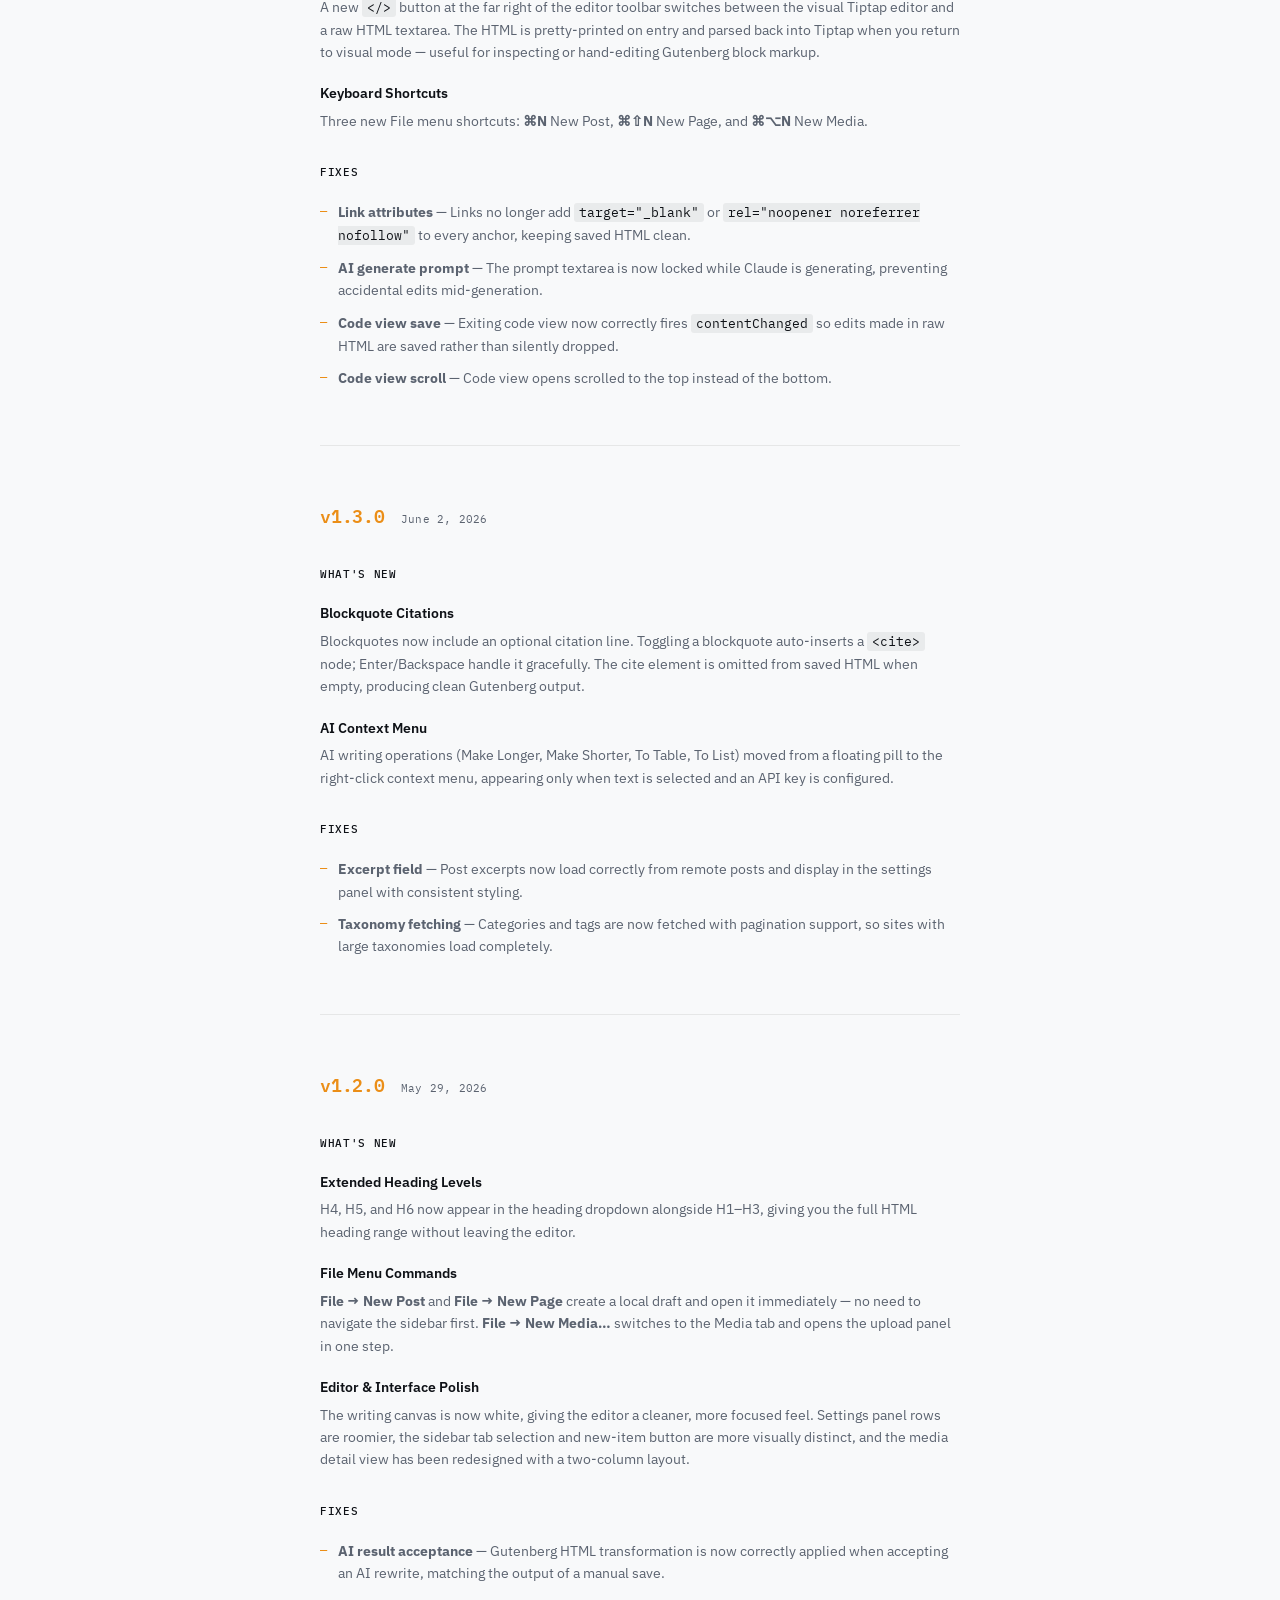
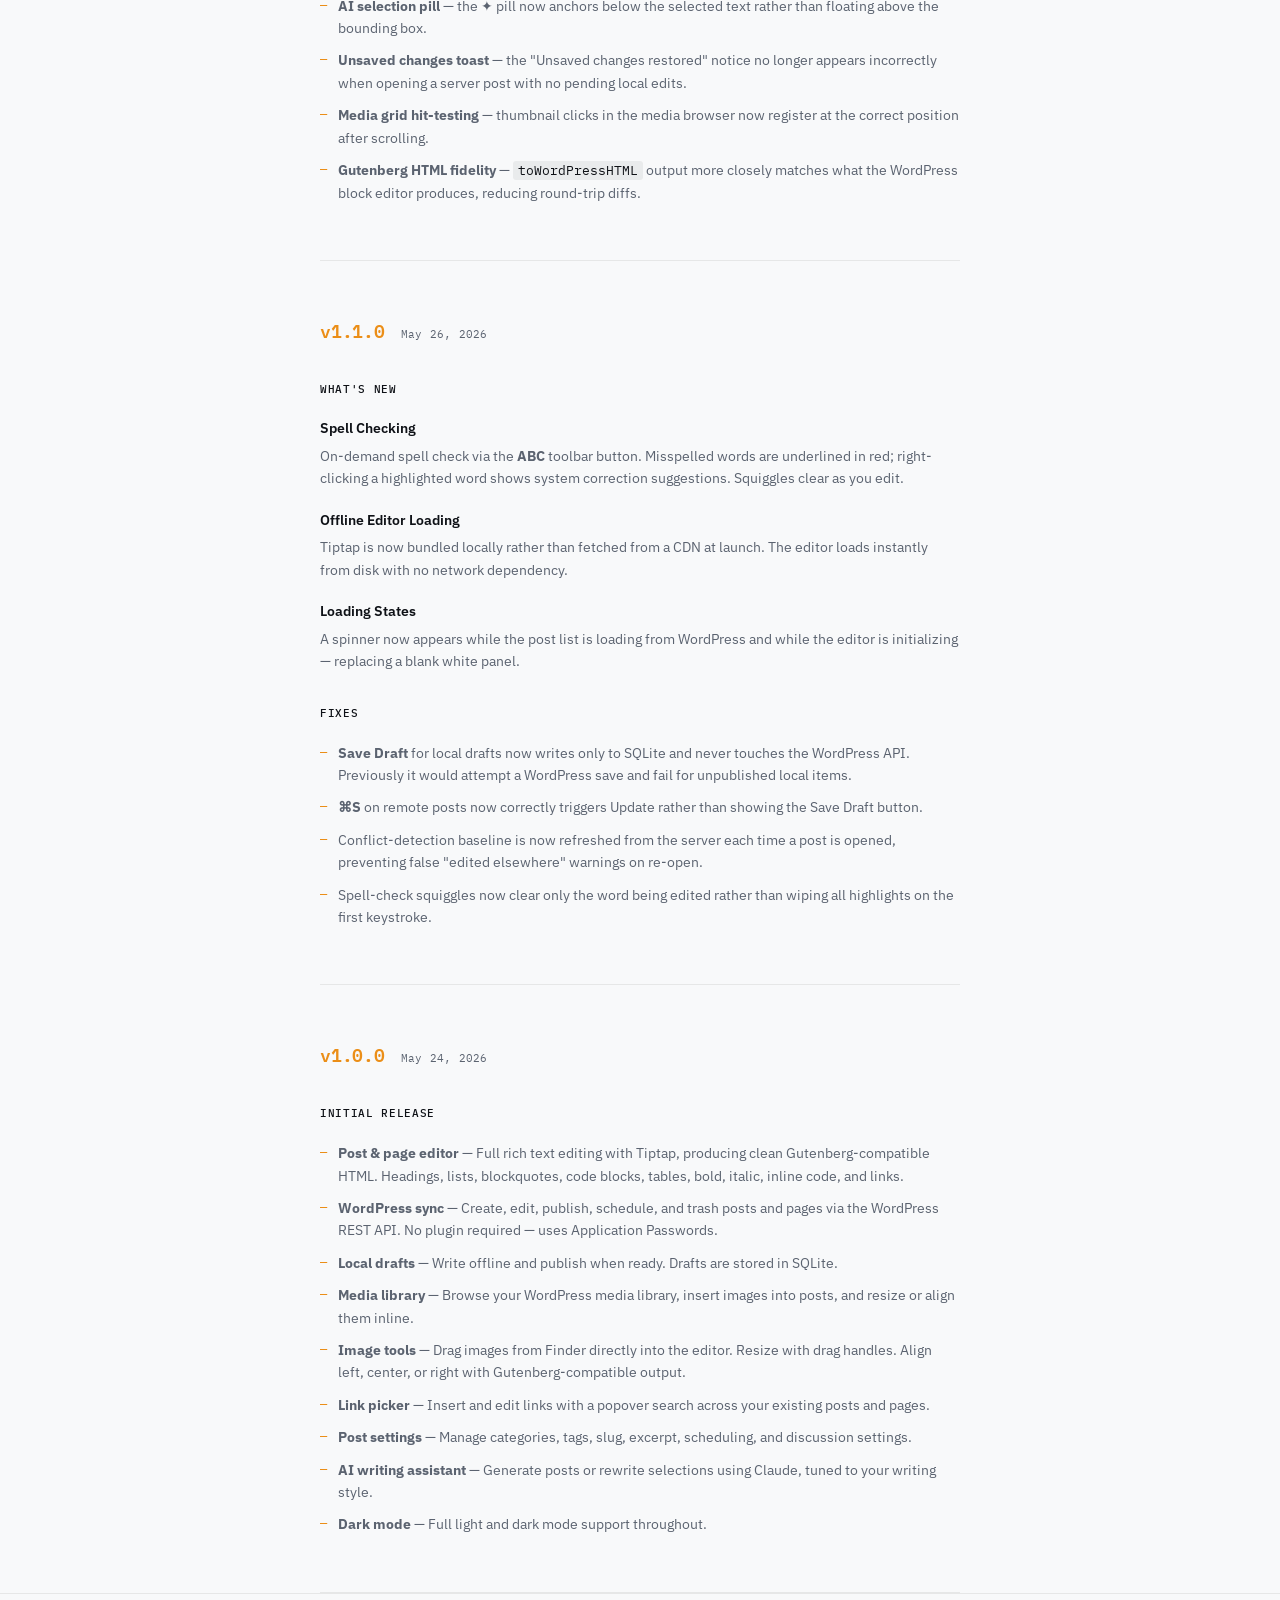
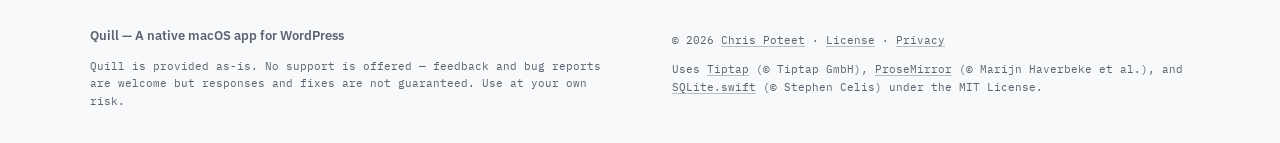
==== commit 173d17b9: "Add user guide docs page and Docs nav link across all pages New docs.html with full reference manual" ====
--- a/changelog.html
+++ b/changelog.html
@@ -16,6 +16,7 @@
     <a href="/Quill-Releases/" class="nav__logo">Quill</a>
     <div class="nav__links">
       <a href="https://www.paypal.com/donate?hosted_button_id=25BUE2BS854YN" class="nav__link" target="_blank" rel="noopener">Donate</a>
+      <a href="docs.html" class="nav__link">Docs</a>
       <a href="changelog.html" class="nav__link nav__link--active">Changelog</a>
       <a href="https://cpoteet.github.io/Quill-Releases/Quill.zip" class="btn-primary">Download</a>
     </div>
--- a/style.css
+++ b/style.css
@@ -716,6 +716,260 @@
   color: var(--color-ink);
 }
 
+/* ── Docs ── */
+html {
+  scroll-behavior: smooth;
+  scroll-padding-top: 76px;
+}
+
+.docs-layout {
+  max-width: 1100px;
+  margin: 0 auto;
+  padding: 60px 40px;
+  display: grid;
+  grid-template-columns: 220px 1fr;
+  gap: 60px;
+  align-items: start;
+}
+
+.docs-toc {
+  position: sticky;
+  top: 76px;
+}
+
+.docs-toc__heading {
+  font-family: var(--font-mono);
+  font-size: 11px;
+  font-weight: 500;
+  text-transform: uppercase;
+  letter-spacing: 0.06em;
+  color: var(--color-ink-60);
+  margin-bottom: 12px;
+}
+
+.docs-toc__list {
+  list-style: none;
+  display: flex;
+  flex-direction: column;
+  gap: 2px;
+}
+
+.docs-toc__link {
+  font-size: 13px;
+  color: var(--color-ink-60);
+  line-height: 1.4;
+  padding: 5px 8px;
+  border-radius: var(--radius-sm);
+  display: block;
+  transition: color var(--transition), background var(--transition);
+}
+
+.docs-toc__link:hover {
+  color: var(--color-ink);
+  background: rgba(14, 17, 22, 0.04);
+}
+
+.docs-toc__link--active {
+  color: var(--color-accent);
+}
+
+.docs-content {
+  min-width: 0;
+}
+
+.docs-section {
+  padding-bottom: 48px;
+  margin-bottom: 48px;
+  border-bottom: 1px solid var(--color-hairline);
+}
+
+.docs-section:last-child {
+  border-bottom: none;
+  padding-bottom: 0;
+  margin-bottom: 0;
+}
+
+.docs-h2 {
+  font-size: 1.375rem;
+  font-weight: 600;
+  letter-spacing: -0.012em;
+  color: var(--color-ink);
+  margin-bottom: 20px;
+}
+
+.docs-h3 {
+  font-size: 14px;
+  font-weight: 600;
+  color: var(--color-ink);
+  margin-top: 28px;
+  margin-bottom: 10px;
+}
+
+.docs-h2 + .docs-h3 {
+  margin-top: 4px;
+}
+
+.docs-h4 {
+  font-size: 13px;
+  font-weight: 600;
+  color: var(--color-ink);
+  margin-top: 20px;
+  margin-bottom: 8px;
+}
+
+.docs-meta {
+  font-family: var(--font-mono);
+  font-size: 11px;
+  font-weight: 400;
+  color: var(--color-ink-60);
+  text-transform: none;
+  letter-spacing: 0;
+}
+
+.docs-body {
+  font-size: 14px;
+  line-height: 1.7;
+  color: var(--color-ink-60);
+  margin-bottom: 14px;
+}
+
+.docs-body:last-child {
+  margin-bottom: 0;
+}
+
+.docs-body code {
+  font-family: var(--font-mono);
+  font-size: 13px;
+  background: rgba(14, 17, 22, 0.06);
+  padding: 1px 5px;
+  border-radius: var(--radius-sm);
+  color: var(--color-ink);
+}
+
+.docs-list {
+  list-style: none;
+  display: flex;
+  flex-direction: column;
+  gap: 8px;
+  margin-bottom: 14px;
+  padding-left: 0;
+}
+
+.docs-list li {
+  font-size: 14px;
+  line-height: 1.6;
+  color: var(--color-ink-60);
+  padding-left: 18px;
+  position: relative;
+}
+
+.docs-list li::before {
+  content: '—';
+  position: absolute;
+  left: 0;
+  color: var(--color-accent);
+  font-family: var(--font-mono);
+  font-size: 12px;
+}
+
+.docs-list--nested {
+  margin-top: 8px;
+  margin-bottom: 0;
+}
+
+.docs-ol {
+  list-style: none;
+  counter-reset: docs-counter;
+  display: flex;
+  flex-direction: column;
+  gap: 10px;
+  margin-bottom: 14px;
+  padding-left: 0;
+}
+
+.docs-ol > li {
+  font-size: 14px;
+  line-height: 1.6;
+  color: var(--color-ink-60);
+  padding-left: 28px;
+  position: relative;
+  counter-increment: docs-counter;
+}
+
+.docs-ol > li::before {
+  content: counter(docs-counter) '.';
+  position: absolute;
+  left: 0;
+  color: var(--color-accent);
+  font-family: var(--font-mono);
+  font-size: 12px;
+  font-weight: 600;
+  top: 2px;
+}
+
+.docs-table-wrap {
+  overflow-x: auto;
+  margin-bottom: 14px;
+  border-radius: var(--radius-md);
+  border: 1px solid var(--color-hairline);
+}
+
+.docs-table {
+  width: 100%;
+  border-collapse: collapse;
+  font-size: 13px;
+}
+
+.docs-table th {
+  font-family: var(--font-mono);
+  font-size: 11px;
+  font-weight: 500;
+  text-transform: uppercase;
+  letter-spacing: 0.06em;
+  color: var(--color-ink);
+  text-align: left;
+  padding: 10px 14px;
+  background: var(--color-bone);
+  border-bottom: 1px solid var(--color-hairline);
+  white-space: nowrap;
+}
+
+.docs-table td {
+  padding: 9px 14px;
+  border-bottom: 1px solid var(--color-hairline);
+  color: var(--color-ink-60);
+  vertical-align: top;
+  line-height: 1.55;
+}
+
+.docs-table tr:last-child td {
+  border-bottom: none;
+}
+
+.docs-table td code {
+  font-family: var(--font-mono);
+  font-size: 12px;
+  background: rgba(14, 17, 22, 0.06);
+  padding: 1px 5px;
+  border-radius: var(--radius-sm);
+  color: var(--color-ink);
+}
+
+.docs-note {
+  padding: 14px 18px;
+  background: var(--color-bone);
+  border-radius: var(--radius-md);
+  border-left: 3px solid var(--color-accent);
+  font-size: 13px;
+  color: var(--color-ink-60);
+  line-height: 1.6;
+  margin-bottom: 14px;
+}
+
+.docs-note strong {
+  color: var(--color-ink);
+}
+
 /* ── Responsive ── */
 @media (max-width: 900px) {
   /* Nav */
@@ -792,4 +1046,17 @@
     grid-template-columns: 1fr;
     gap: 20px;
   }
-}
+
+  /* Docs */
+  .docs-layout {
+    grid-template-columns: 1fr;
+    padding: 40px 20px;
+    gap: 32px;
+  }
+
+  .docs-toc {
+    position: static;
+    border-bottom: 1px solid var(--color-hairline);
+    padding-bottom: 24px;
+  }
+}
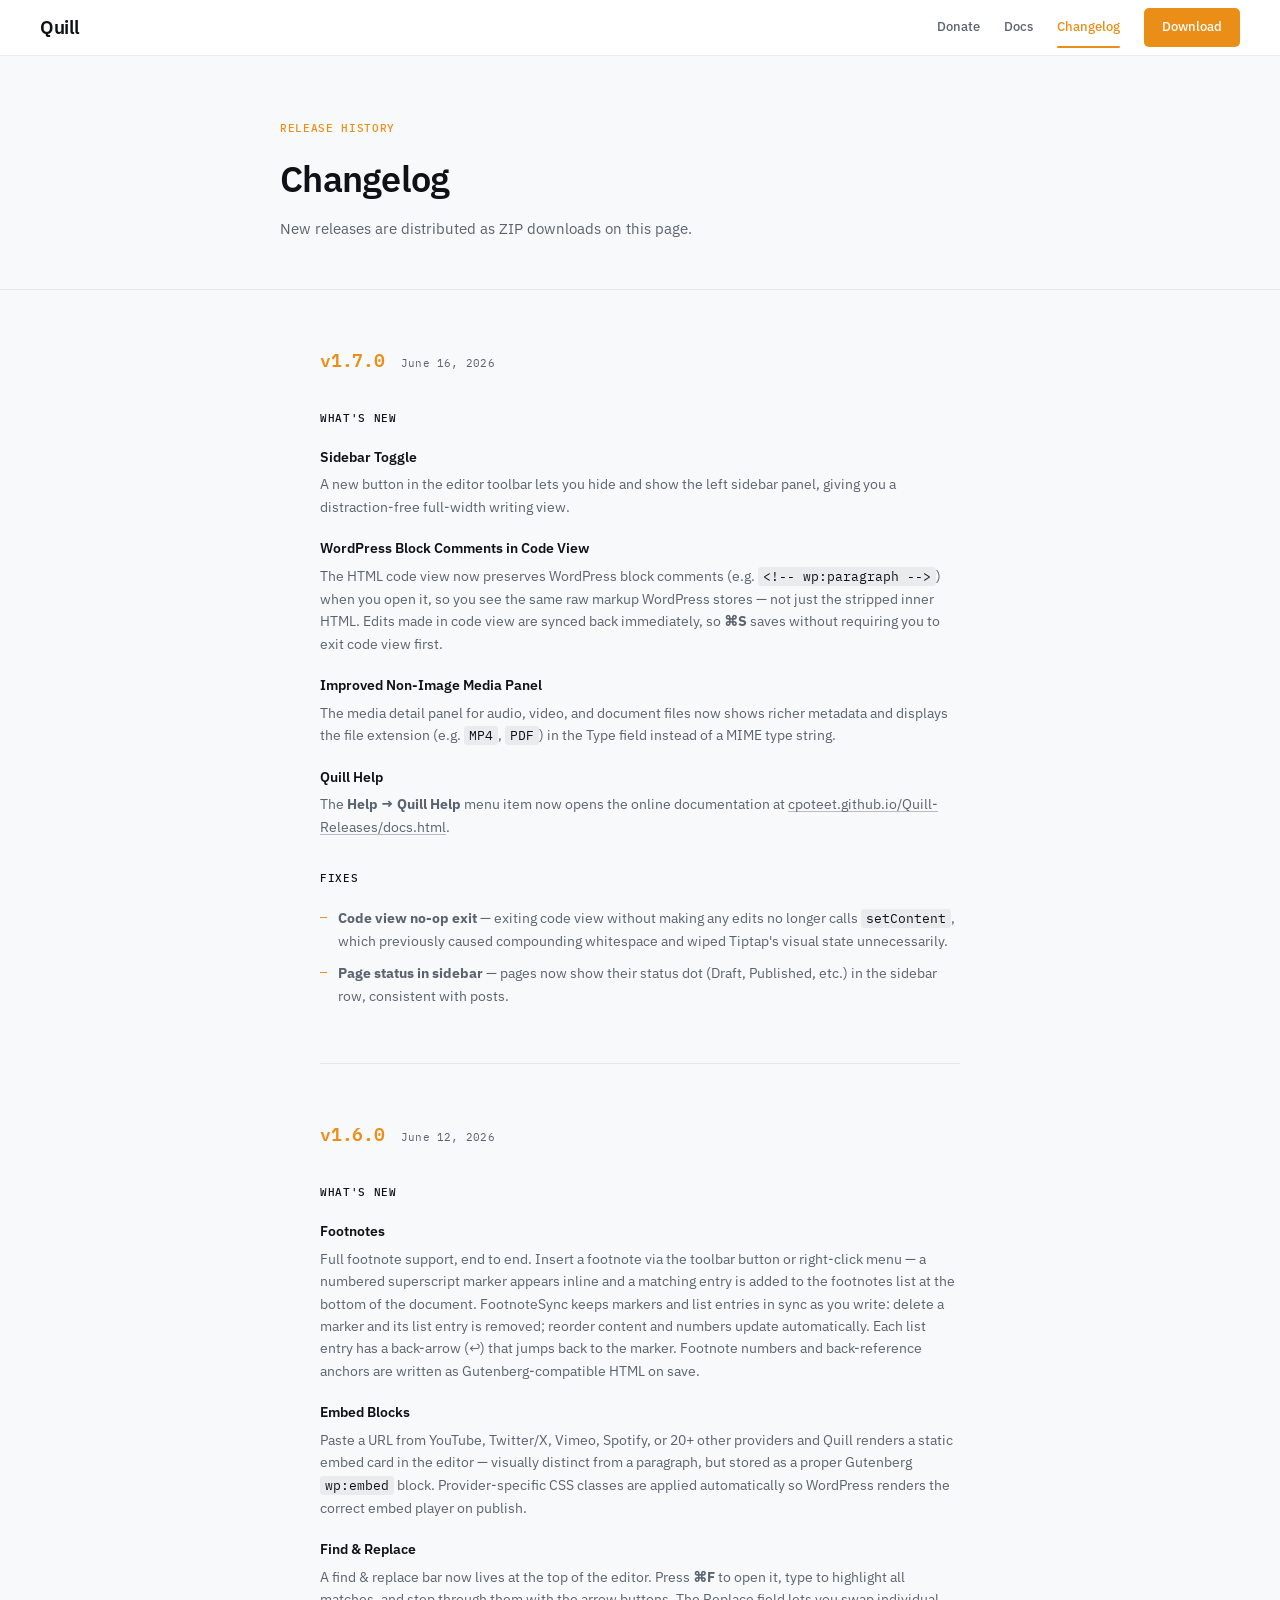
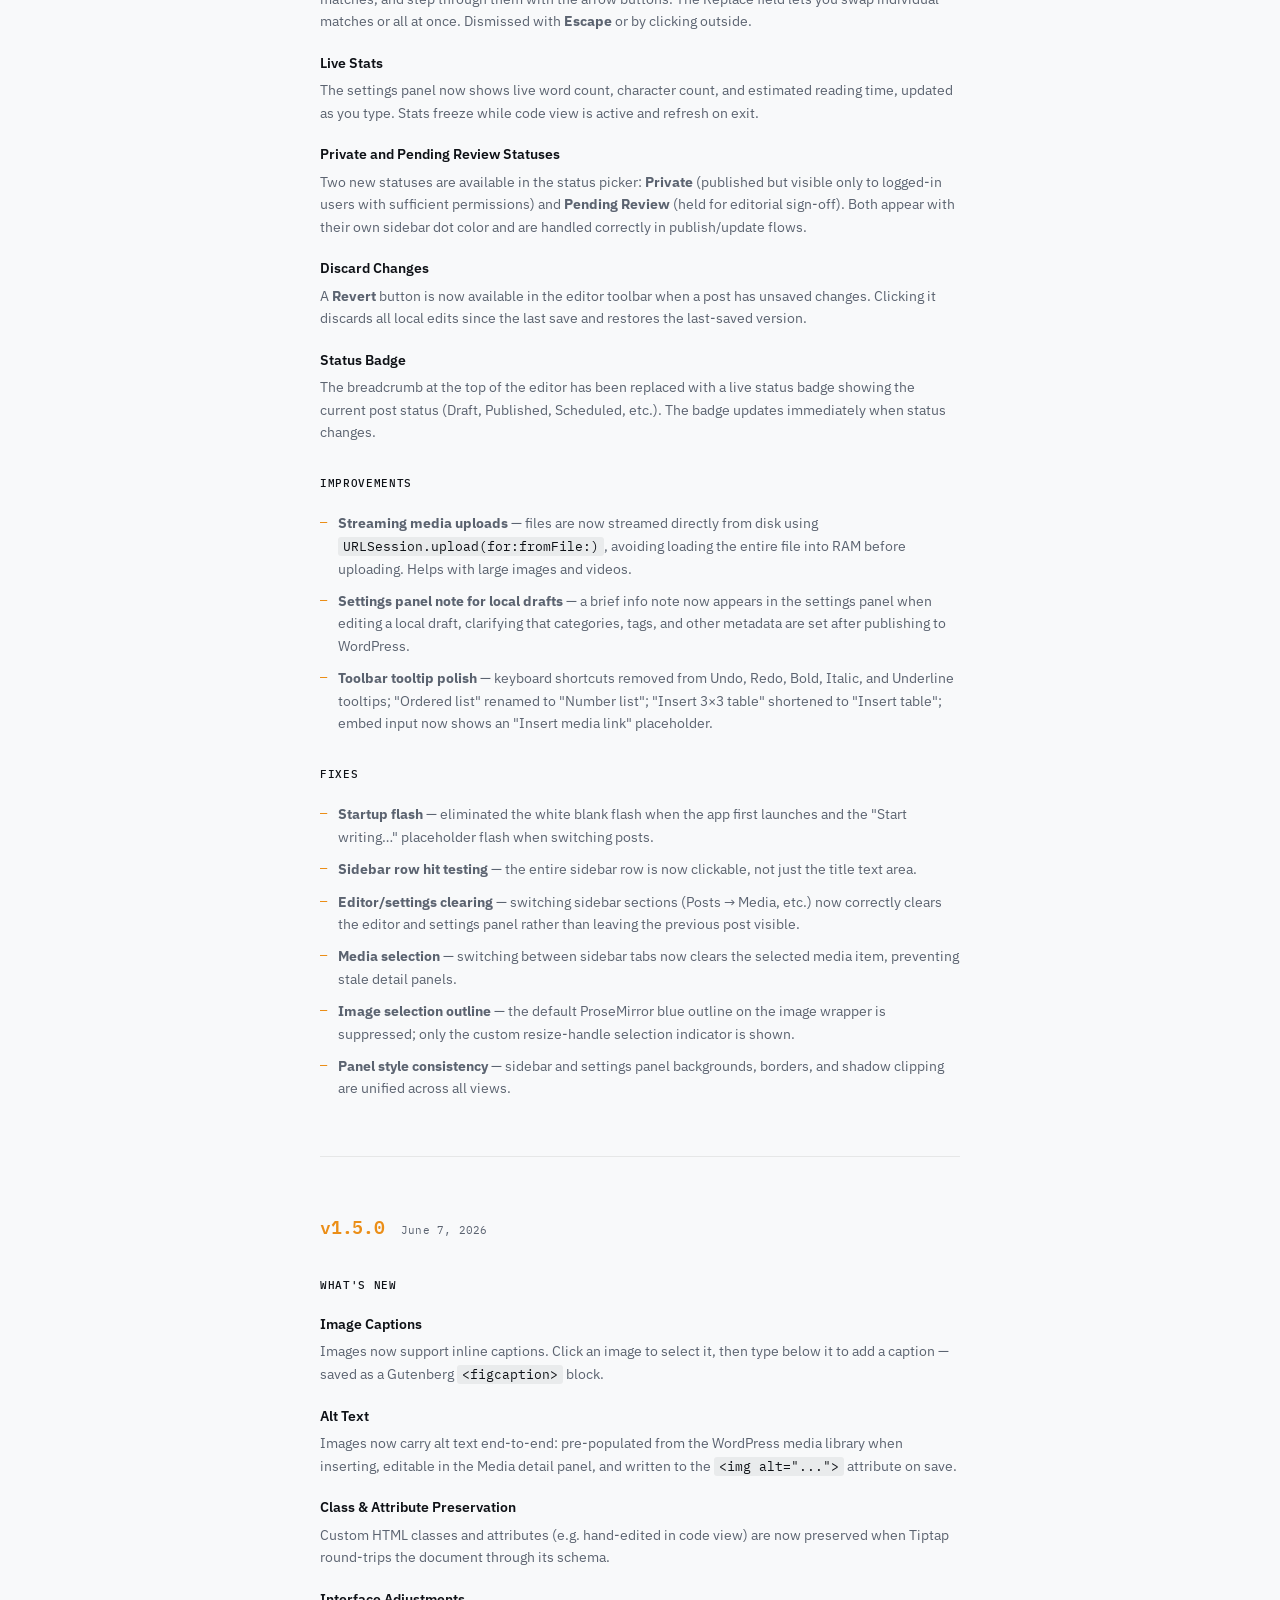
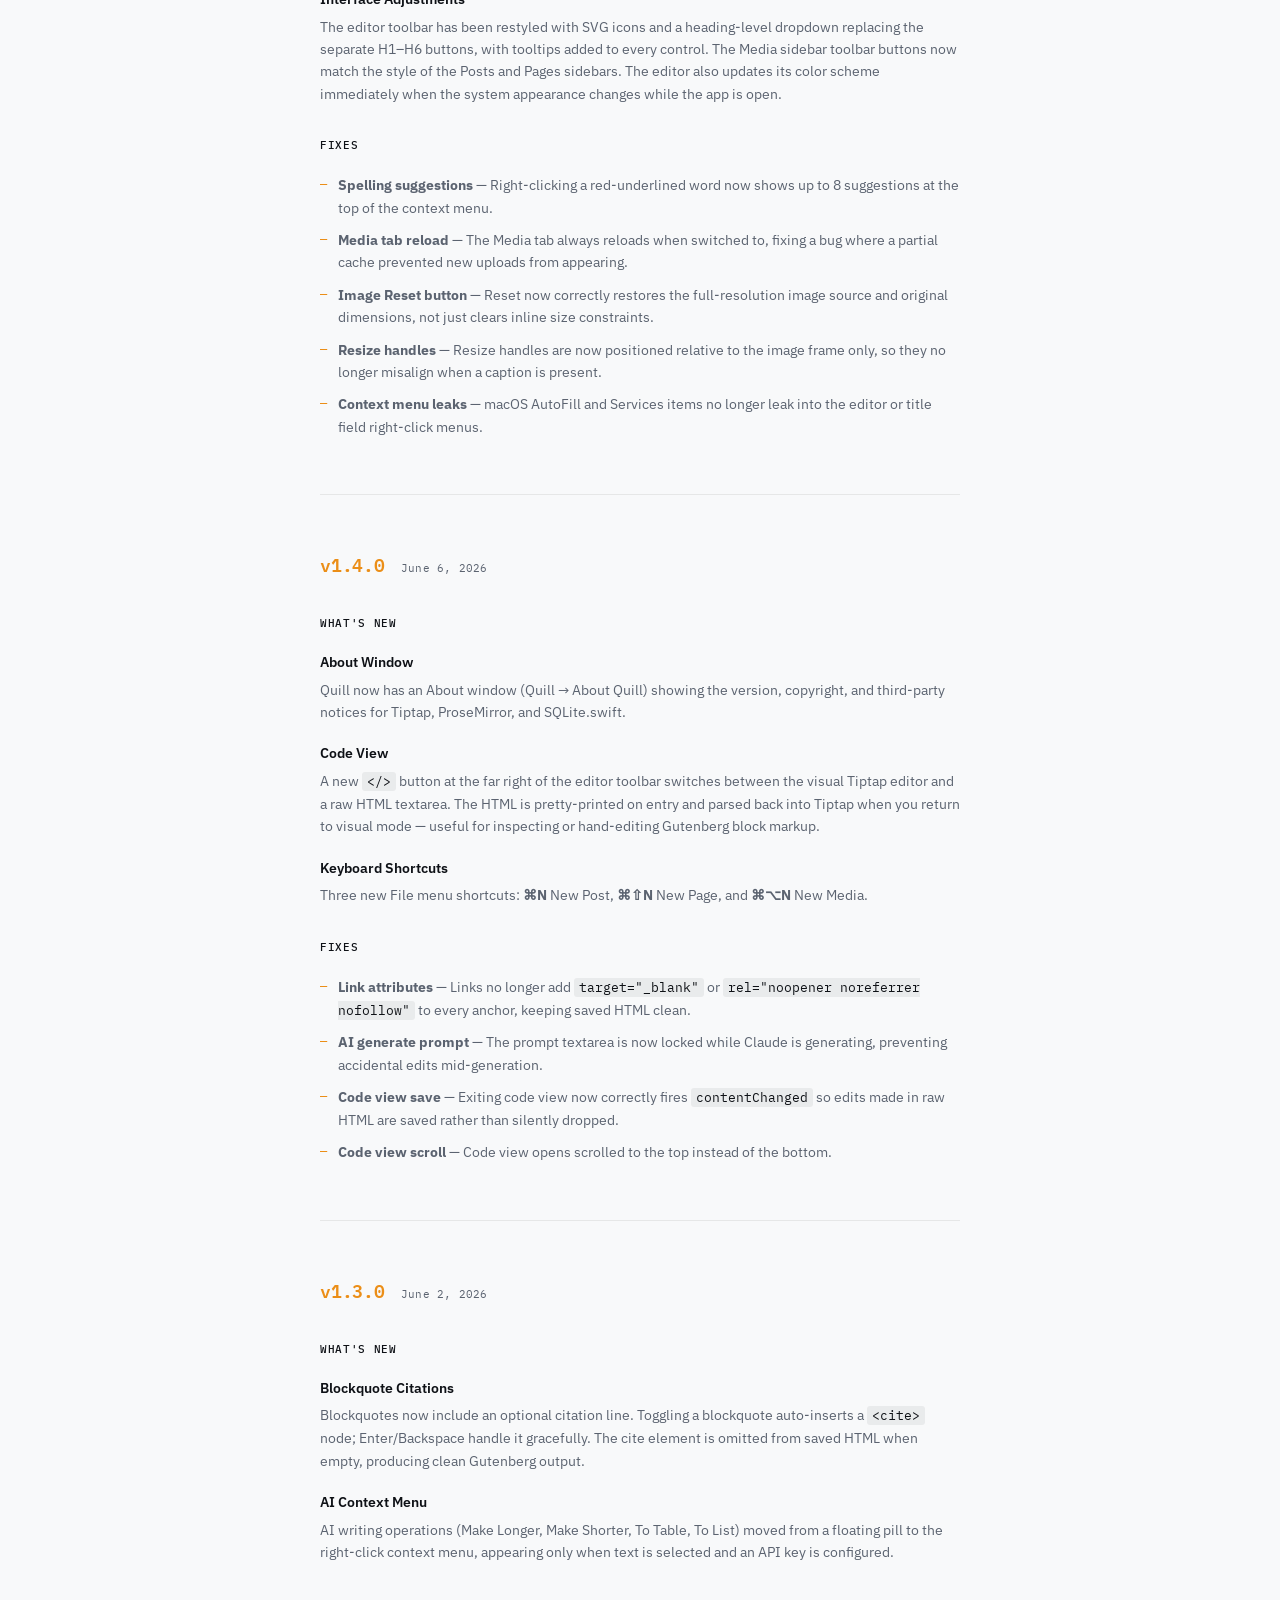
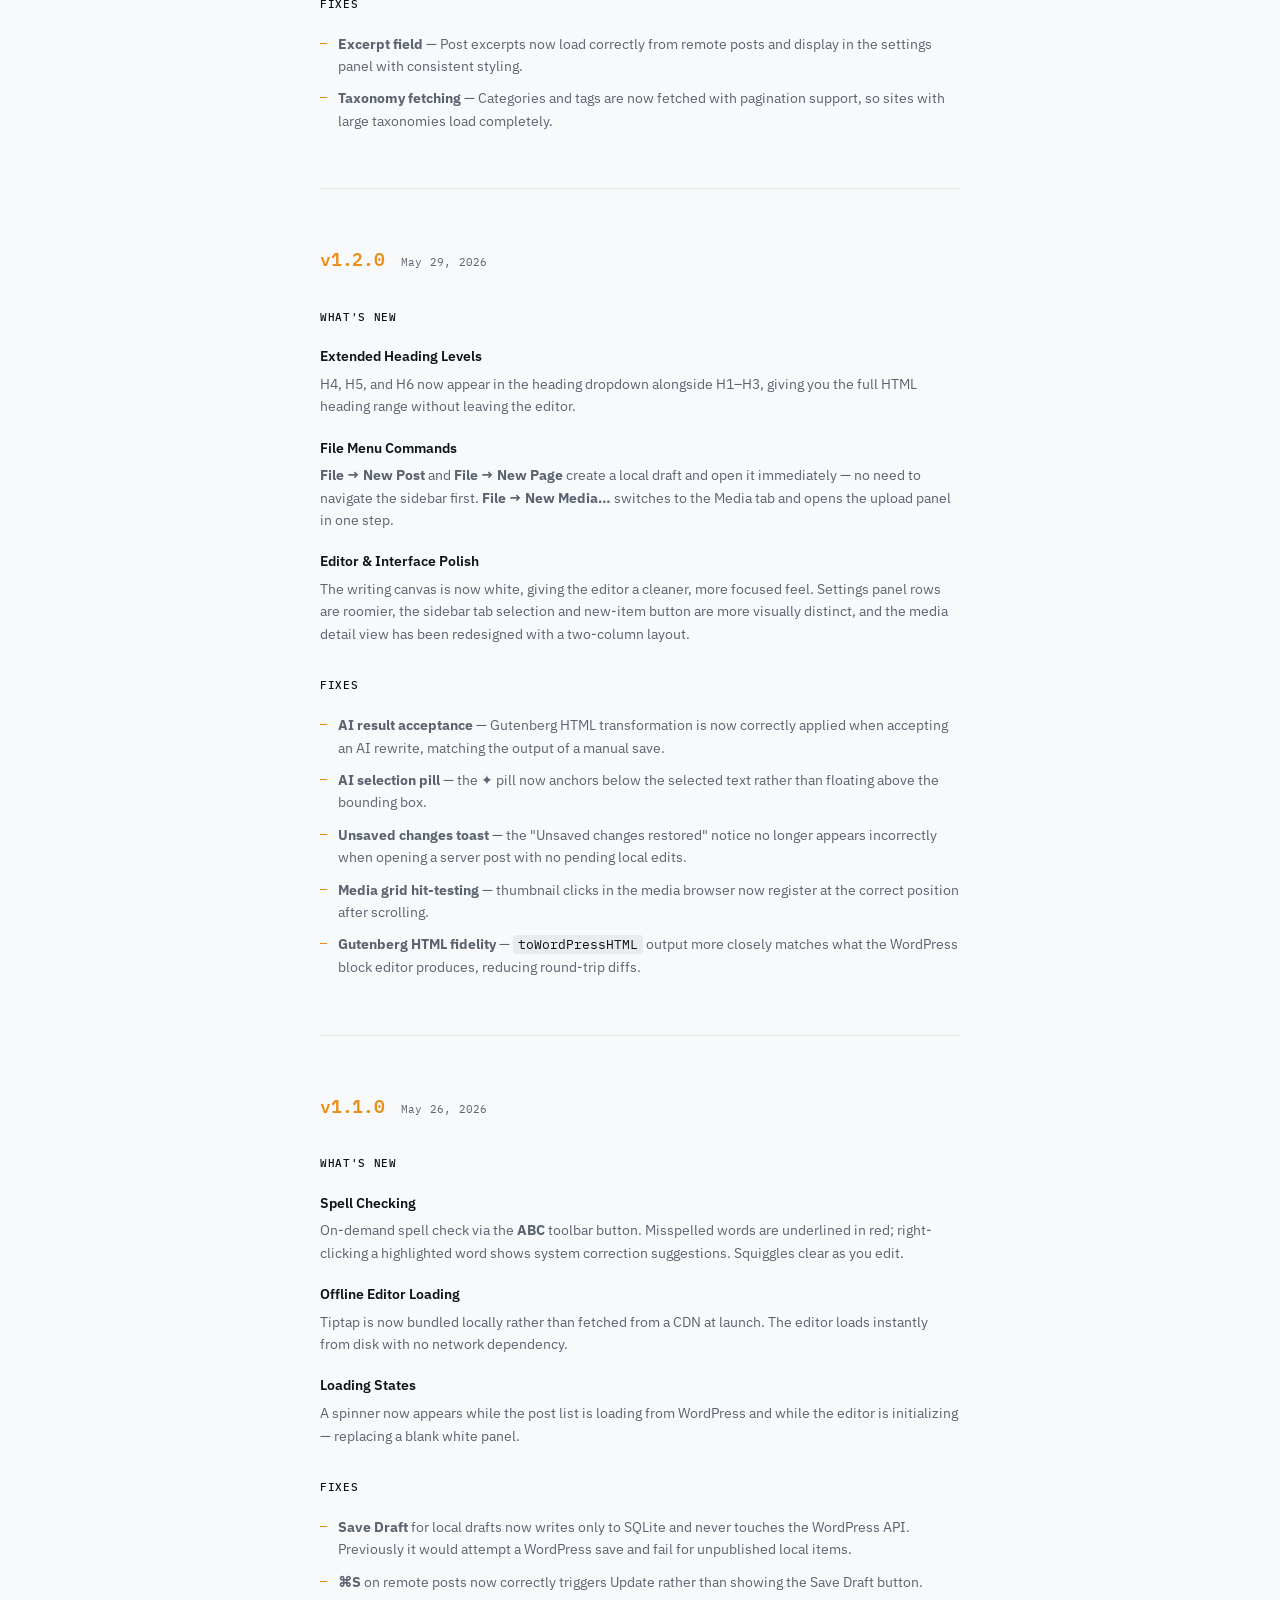
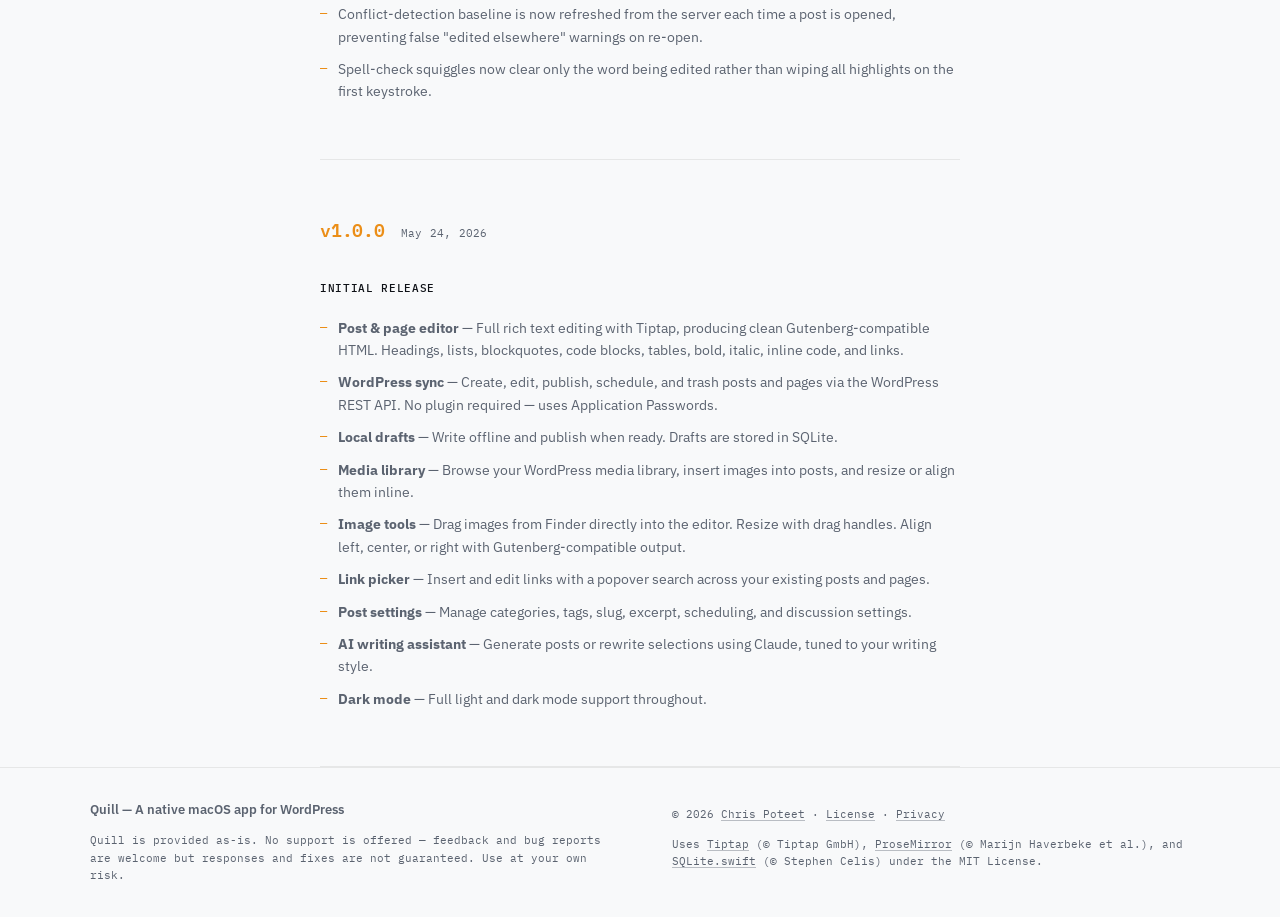
==== commit e97f673c: "Add v1.7.0 release, update version badge, and improve active nav styling Co-Authored-By: Claude Sonn" ====
--- a/changelog.html
+++ b/changelog.html
@@ -35,6 +35,47 @@
     <article class="release">
       <div class="release__inner">
         <div class="release__header">
+          <span class="release__version">v1.7.0</span>
+          <span class="release__date">June 16, 2026</span>
+        </div>
+
+        <div class="release__section">
+          <h2 class="release__section-title">What's New</h2>
+
+          <div class="release__feature">
+            <h3 class="release__feature-title">Sidebar Toggle</h3>
+            <p class="release__body">A new button in the editor toolbar lets you hide and show the left sidebar panel, giving you a distraction-free full-width writing view.</p>
+          </div>
+
+          <div class="release__feature">
+            <h3 class="release__feature-title">WordPress Block Comments in Code View</h3>
+            <p class="release__body">The HTML code view now preserves WordPress block comments (e.g. <code>&lt;!-- wp:paragraph --&gt;</code>) when you open it, so you see the same raw markup WordPress stores — not just the stripped inner HTML. Edits made in code view are synced back immediately, so <strong>⌘S</strong> saves without requiring you to exit code view first.</p>
+          </div>
+
+          <div class="release__feature">
+            <h3 class="release__feature-title">Improved Non-Image Media Panel</h3>
+            <p class="release__body">The media detail panel for audio, video, and document files now shows richer metadata and displays the file extension (e.g. <code>MP4</code>, <code>PDF</code>) in the Type field instead of a MIME type string.</p>
+          </div>
+
+          <div class="release__feature">
+            <h3 class="release__feature-title">Quill Help</h3>
+            <p class="release__body">The <strong>Help → Quill Help</strong> menu item now opens the online documentation at <a href="https://cpoteet.github.io/Quill-Releases/docs.html" class="content-link" target="_blank" rel="noopener">cpoteet.github.io/Quill-Releases/docs.html</a>.</p>
+          </div>
+        </div>
+
+        <div class="release__section">
+          <h2 class="release__section-title">Fixes</h2>
+          <ul class="release__list">
+            <li><strong>Code view no-op exit</strong> — exiting code view without making any edits no longer calls <code>setContent</code>, which previously caused compounding whitespace and wiped Tiptap's visual state unnecessarily.</li>
+            <li><strong>Page status in sidebar</strong> — pages now show their status dot (Draft, Published, etc.) in the sidebar row, consistent with posts.</li>
+          </ul>
+        </div>
+      </div>
+    </article>
+
+    <article class="release">
+      <div class="release__inner">
+        <div class="release__header">
           <span class="release__version">v1.6.0</span>
           <span class="release__date">June 12, 2026</span>
         </div>
--- a/style.css
+++ b/style.css
@@ -711,9 +711,27 @@
   transition: color var(--transition);
 }
 
-.nav__link:hover,
+.nav__link:hover {
+  color: var(--color-ink);
+}
+
 .nav__link--active {
-  color: var(--color-ink);
+  color: var(--color-accent);
+  position: relative;
+  align-self: stretch;
+  display: flex;
+  align-items: center;
+}
+
+.nav__link--active::after {
+  content: '';
+  position: absolute;
+  bottom: -1px;
+  left: 0;
+  right: 0;
+  height: 2px;
+  background: var(--color-accent);
+  border-radius: 1px;
 }
 
 /* ── Docs ── */
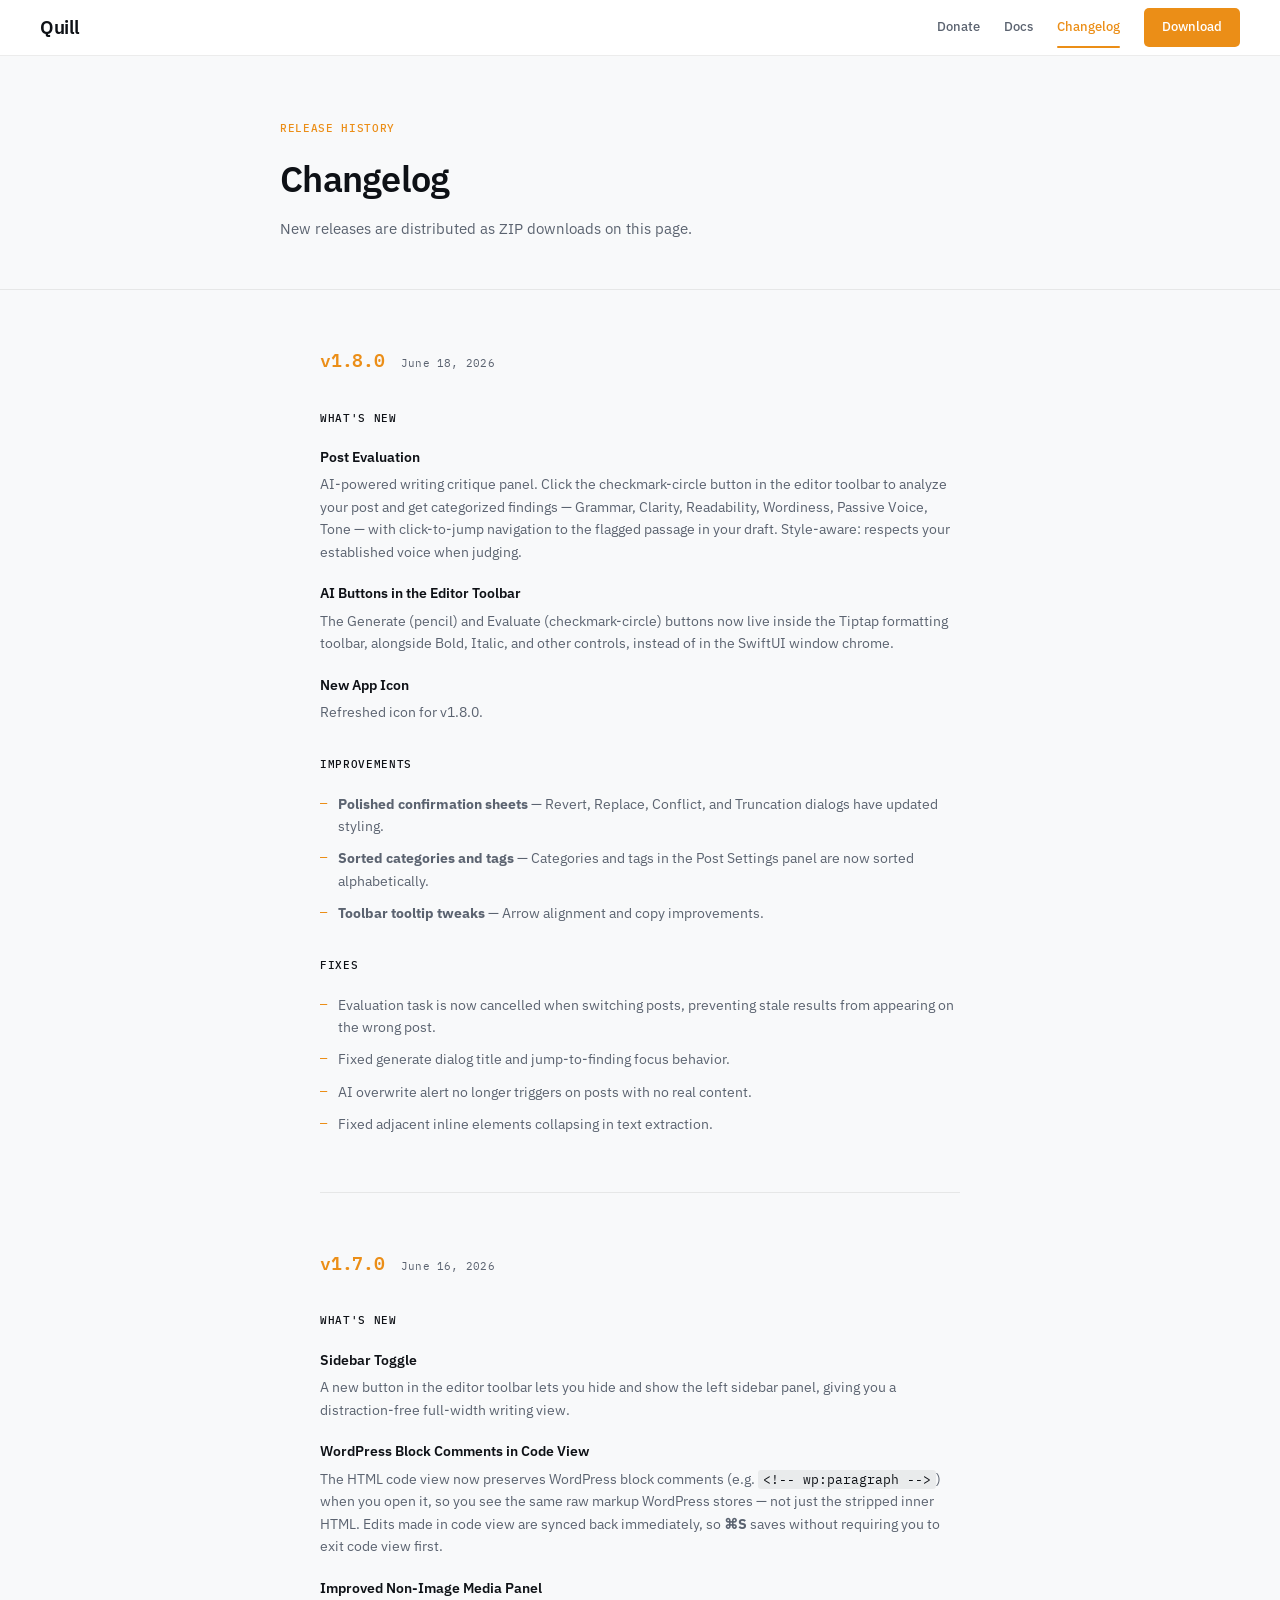
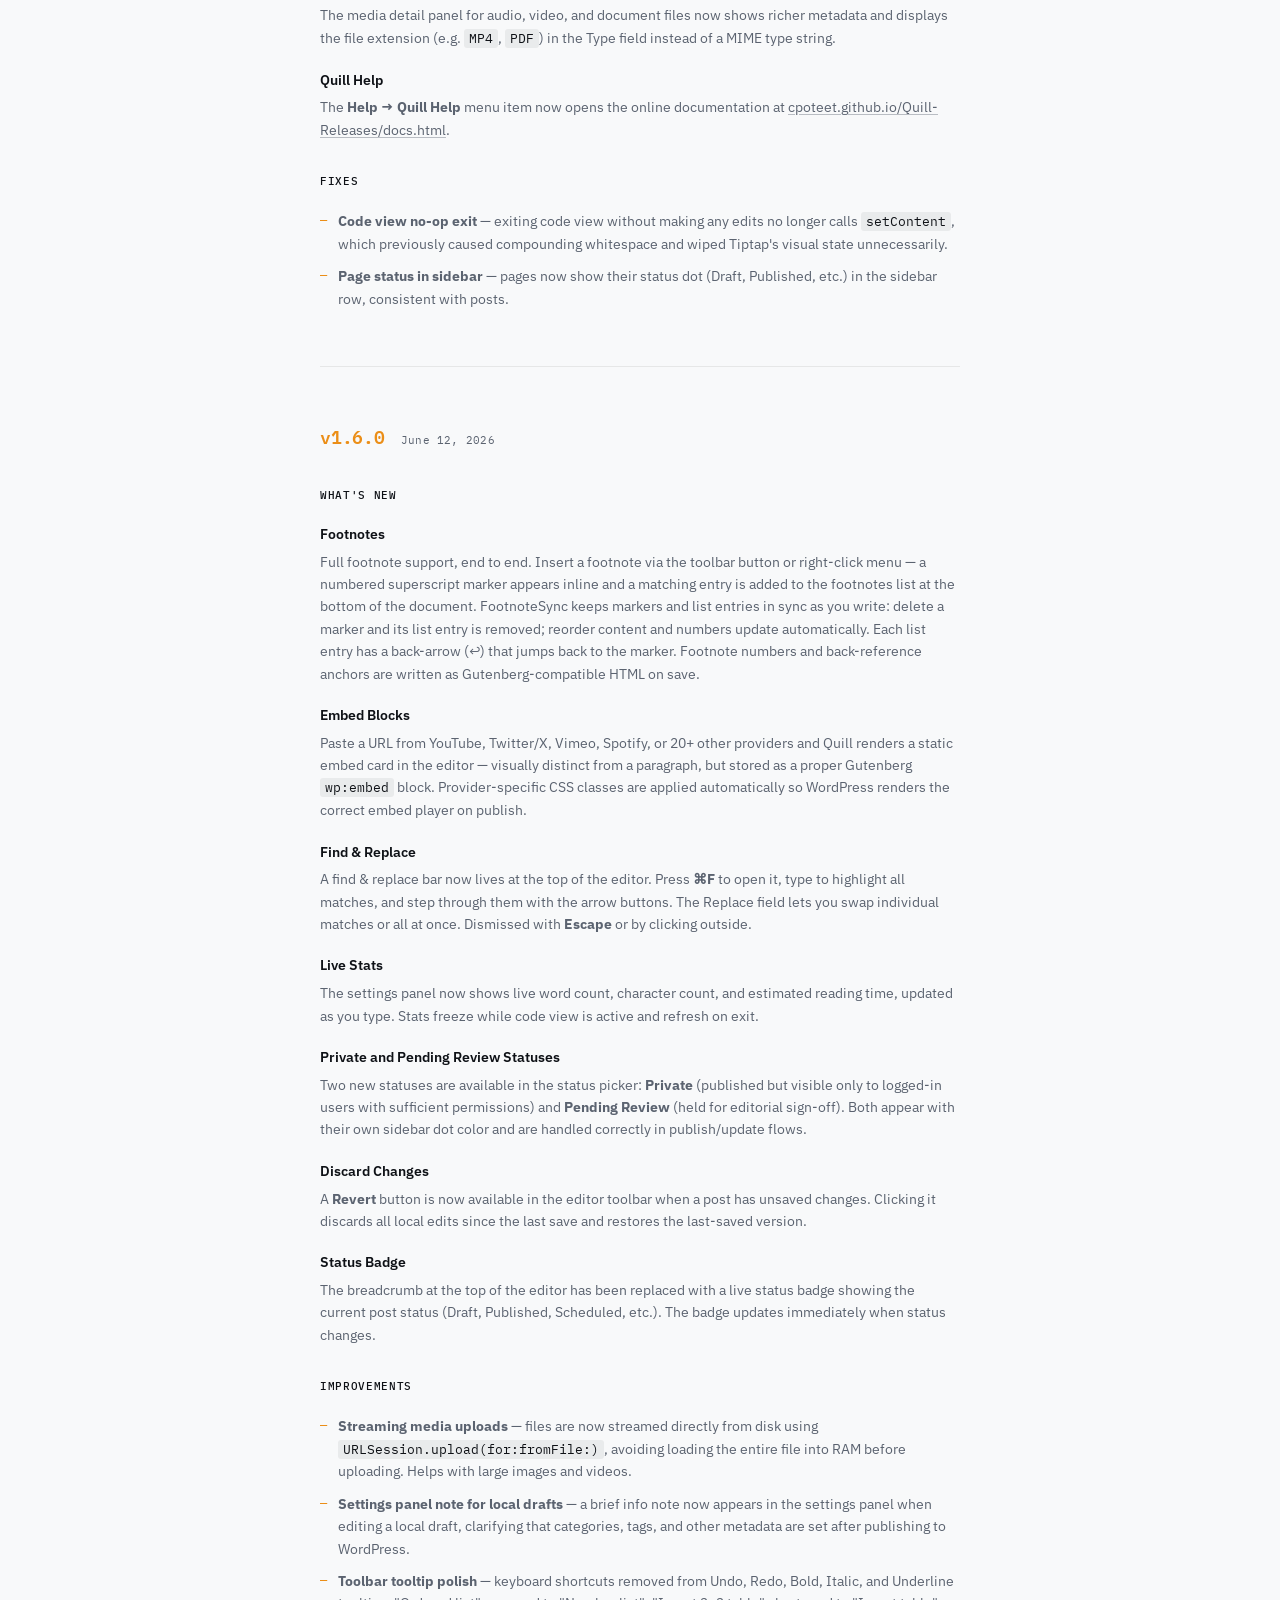
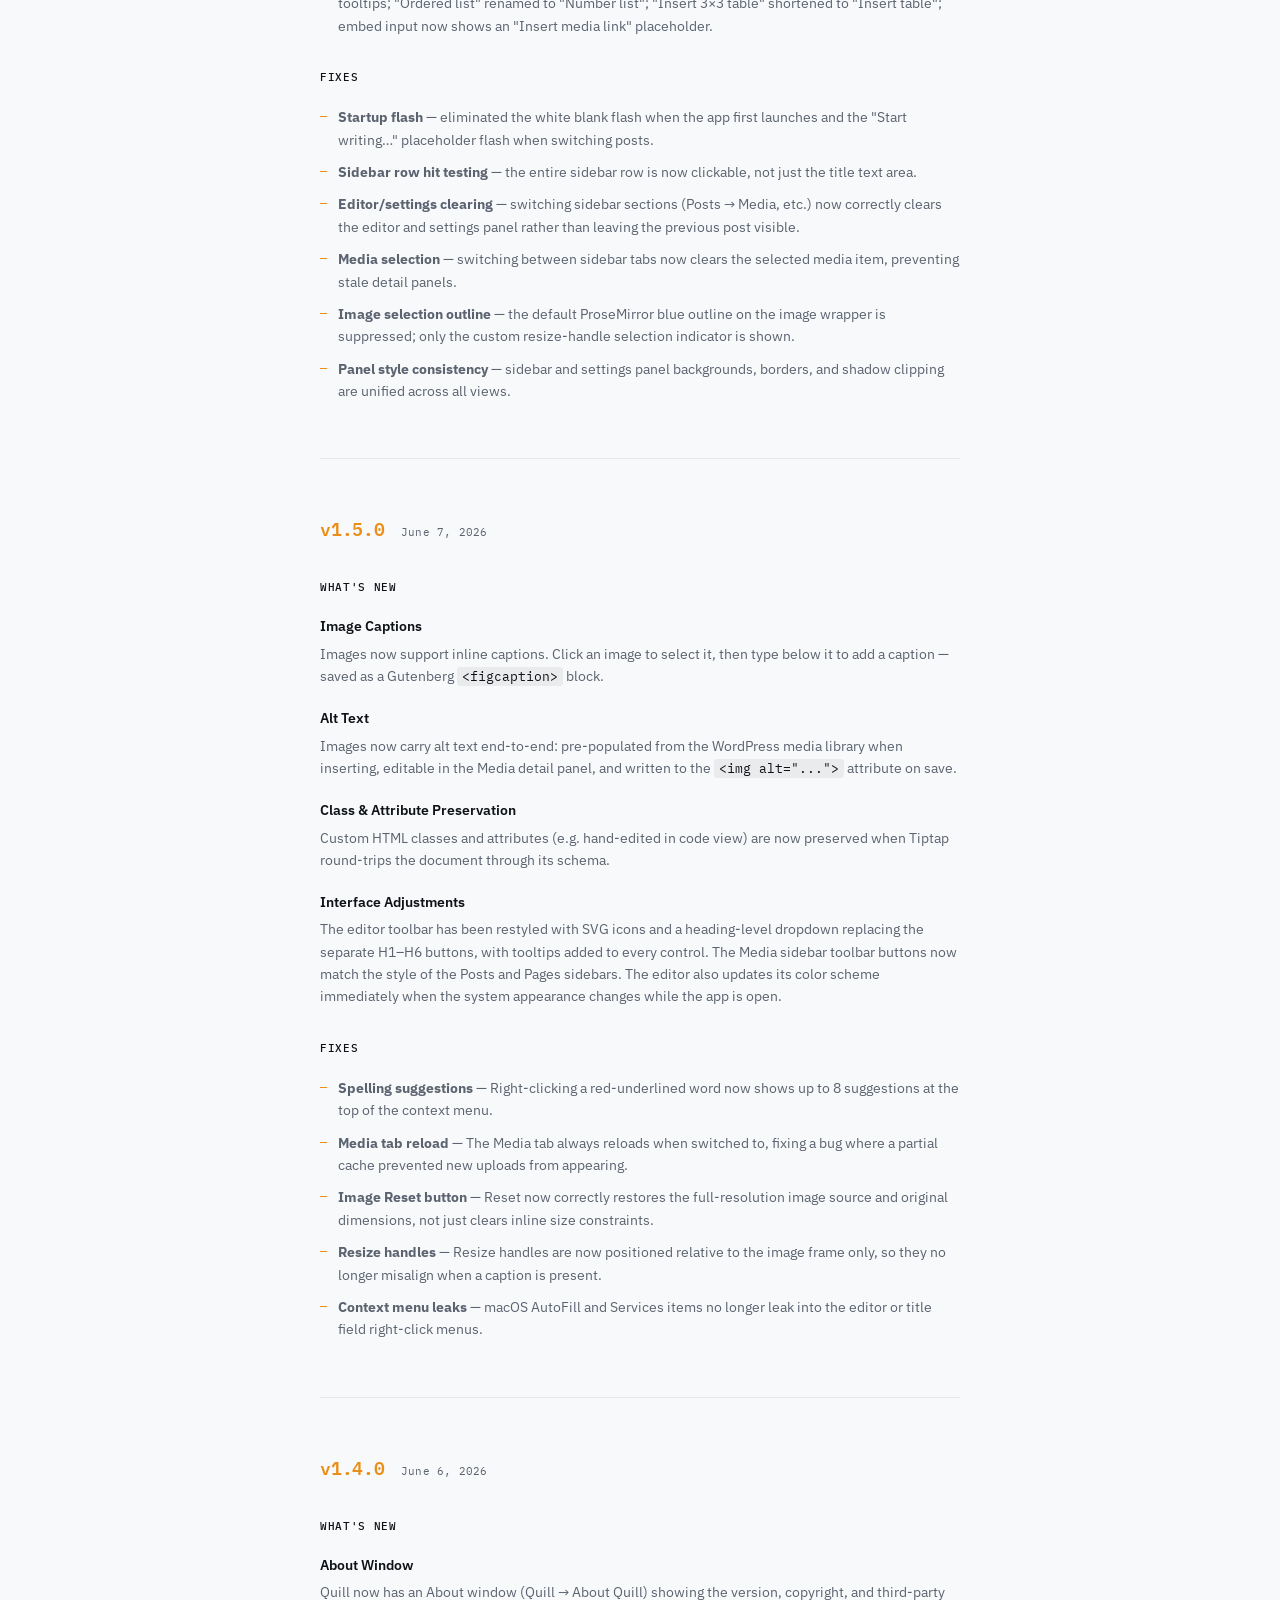
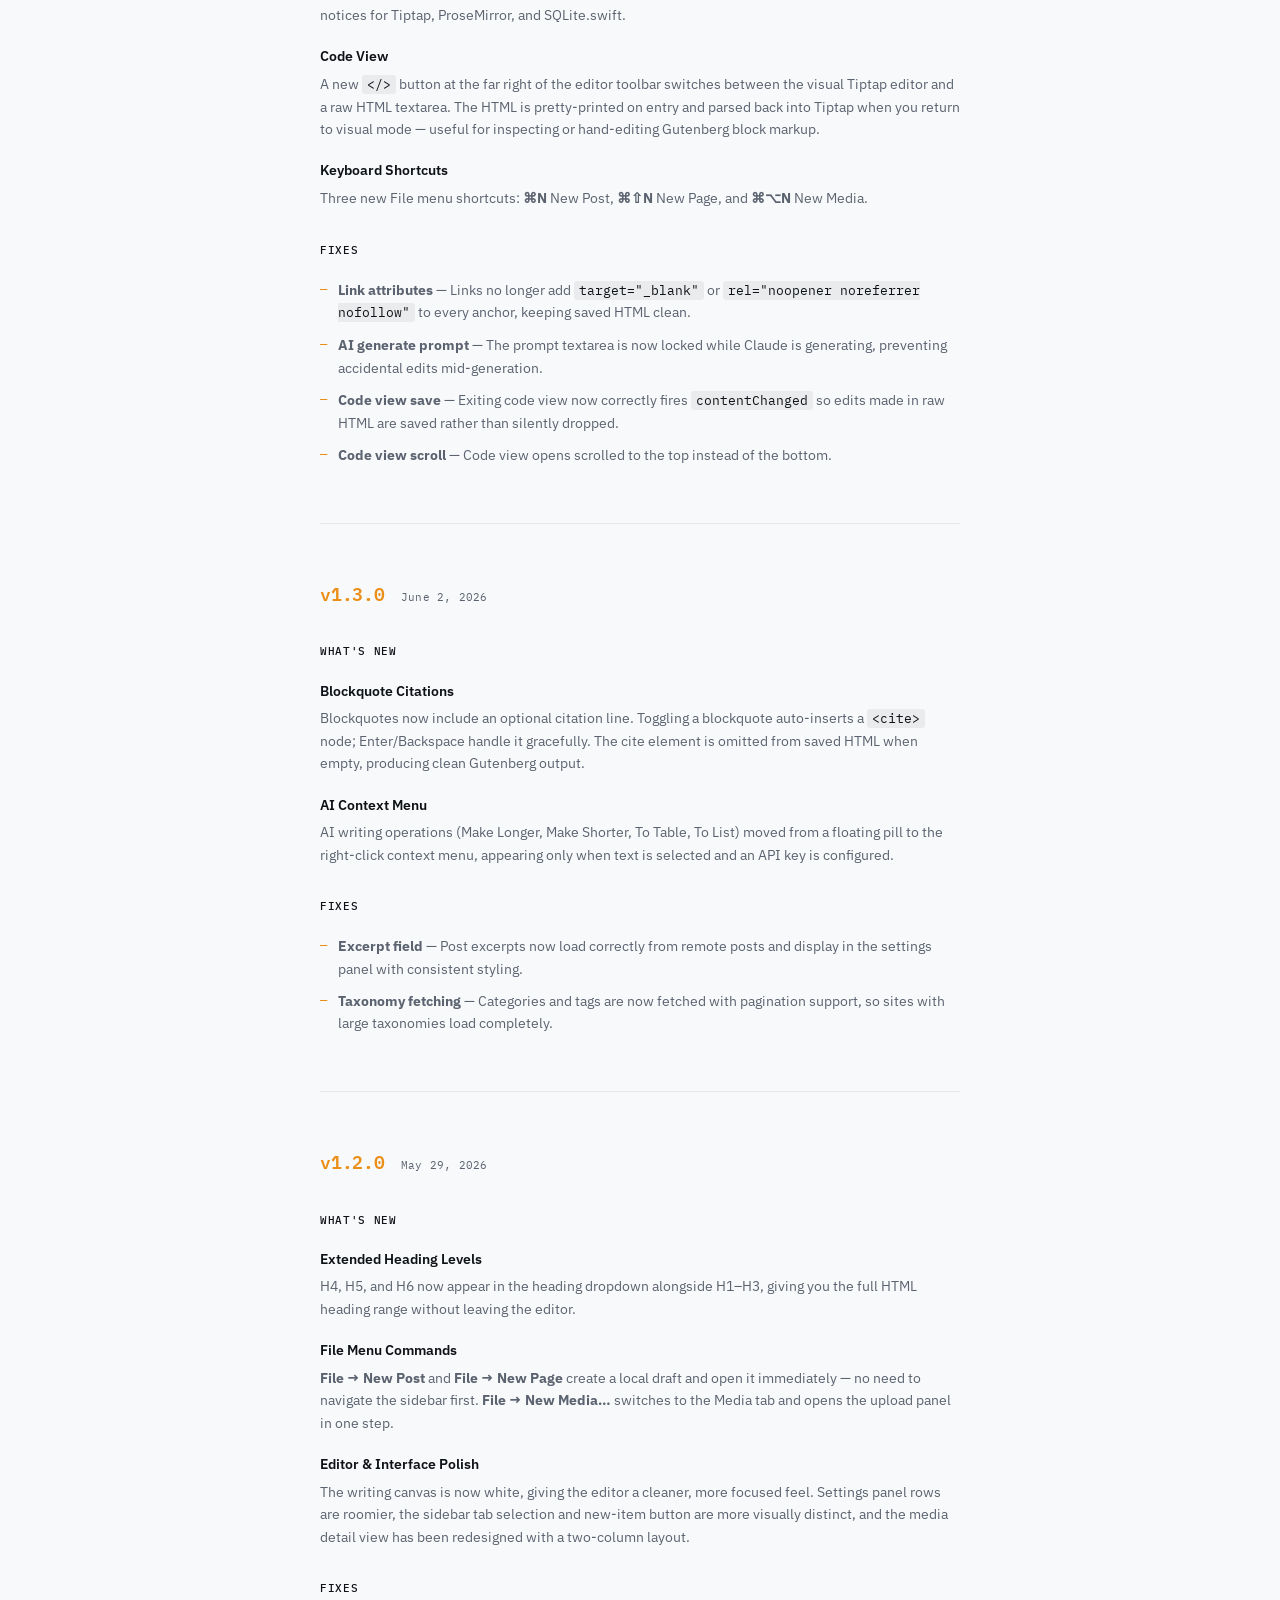
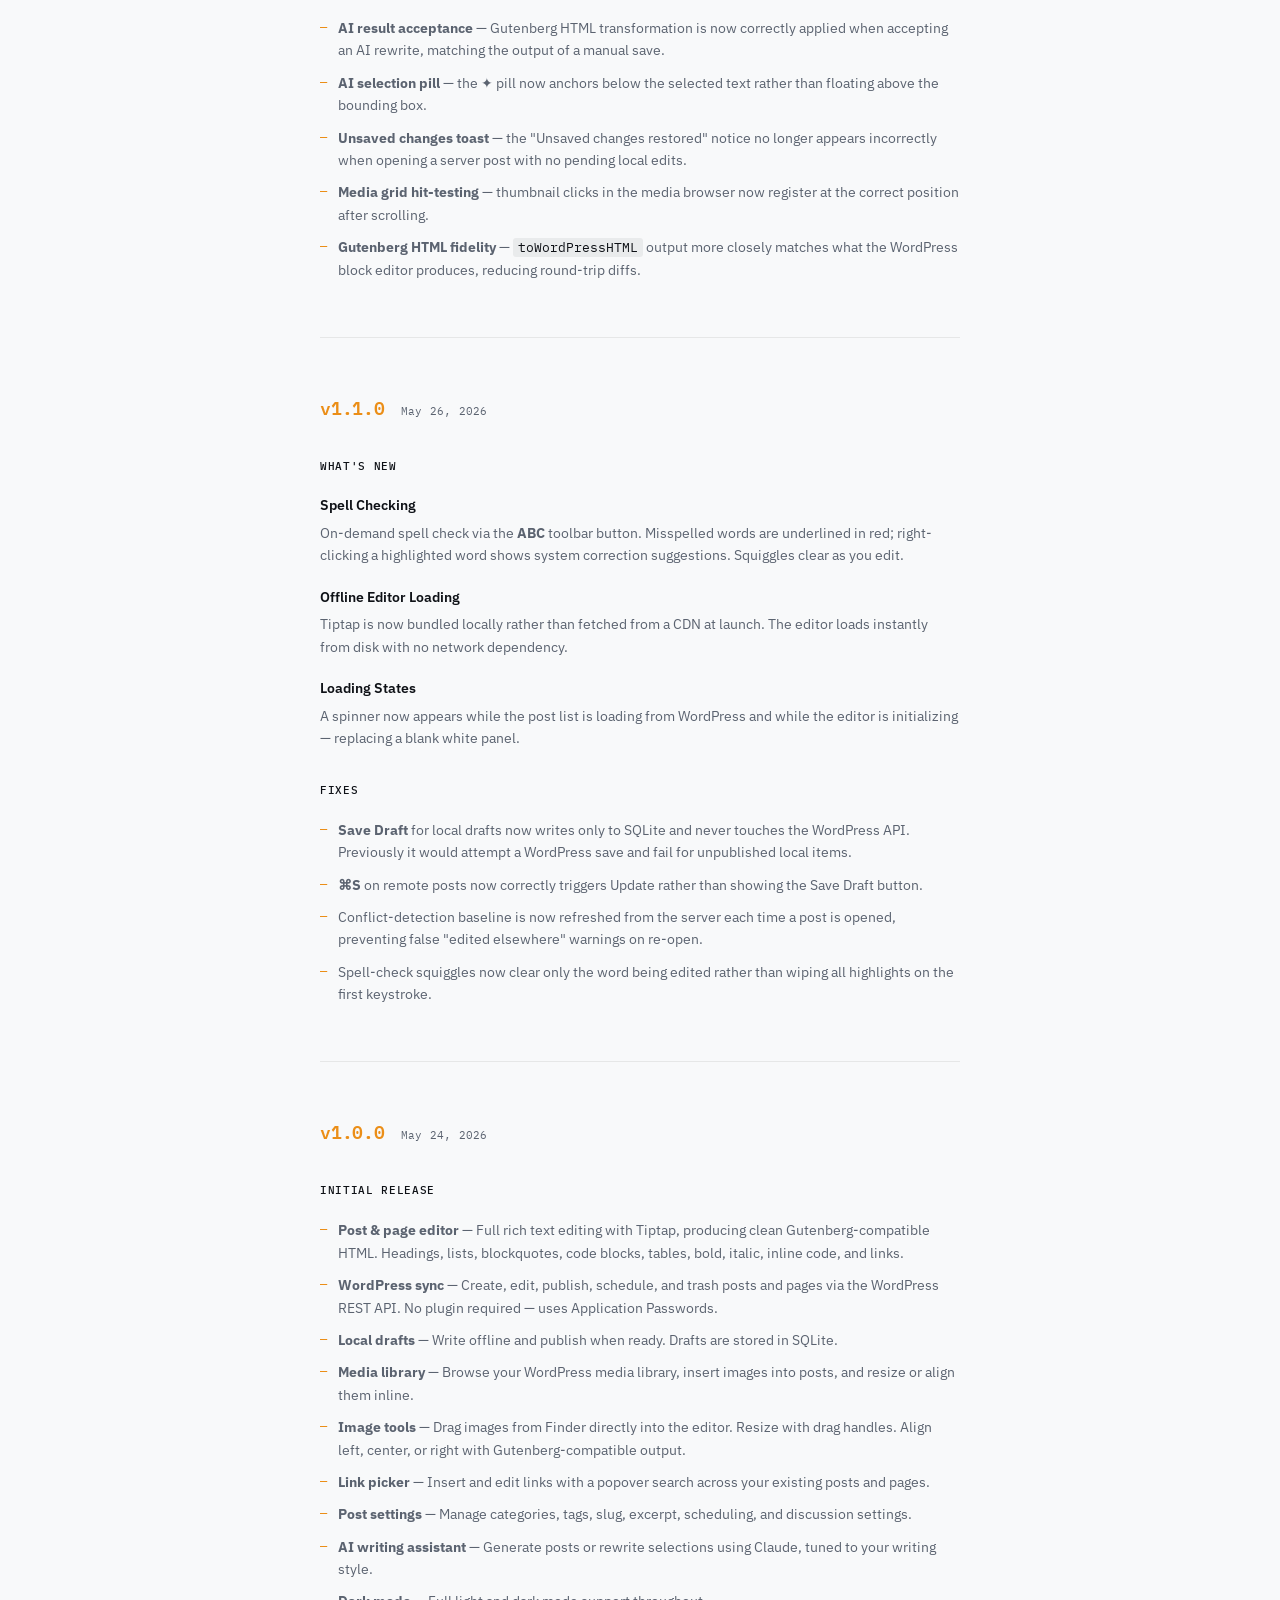
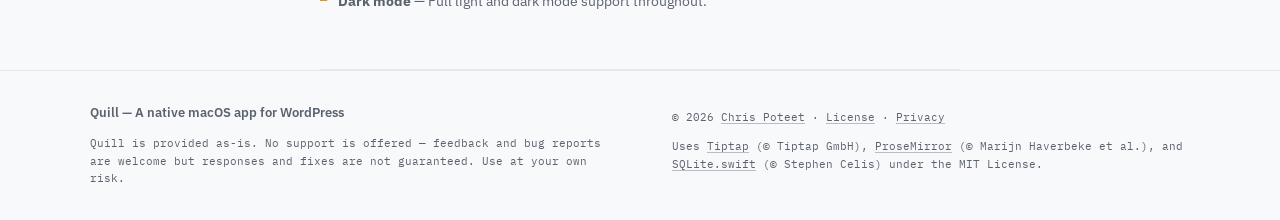
==== commit 10583611: "Add v1.8.0 release — Post Evaluation, AI toolbar buttons, updated docs - changelog.html: added v1.8." ====
--- a/changelog.html
+++ b/changelog.html
@@ -35,6 +35,53 @@
     <article class="release">
       <div class="release__inner">
         <div class="release__header">
+          <span class="release__version">v1.8.0</span>
+          <span class="release__date">June 18, 2026</span>
+        </div>
+
+        <div class="release__section">
+          <h2 class="release__section-title">What's New</h2>
+
+          <div class="release__feature">
+            <h3 class="release__feature-title">Post Evaluation</h3>
+            <p class="release__body">AI-powered writing critique panel. Click the checkmark-circle button in the editor toolbar to analyze your post and get categorized findings — Grammar, Clarity, Readability, Wordiness, Passive Voice, Tone — with click-to-jump navigation to the flagged passage in your draft. Style-aware: respects your established voice when judging.</p>
+          </div>
+
+          <div class="release__feature">
+            <h3 class="release__feature-title">AI Buttons in the Editor Toolbar</h3>
+            <p class="release__body">The Generate (pencil) and Evaluate (checkmark-circle) buttons now live inside the Tiptap formatting toolbar, alongside Bold, Italic, and other controls, instead of in the SwiftUI window chrome.</p>
+          </div>
+
+          <div class="release__feature">
+            <h3 class="release__feature-title">New App Icon</h3>
+            <p class="release__body">Refreshed icon for v1.8.0.</p>
+          </div>
+        </div>
+
+        <div class="release__section">
+          <h2 class="release__section-title">Improvements</h2>
+          <ul class="release__list">
+            <li><strong>Polished confirmation sheets</strong> — Revert, Replace, Conflict, and Truncation dialogs have updated styling.</li>
+            <li><strong>Sorted categories and tags</strong> — Categories and tags in the Post Settings panel are now sorted alphabetically.</li>
+            <li><strong>Toolbar tooltip tweaks</strong> — Arrow alignment and copy improvements.</li>
+          </ul>
+        </div>
+
+        <div class="release__section">
+          <h2 class="release__section-title">Fixes</h2>
+          <ul class="release__list">
+            <li>Evaluation task is now cancelled when switching posts, preventing stale results from appearing on the wrong post.</li>
+            <li>Fixed generate dialog title and jump-to-finding focus behavior.</li>
+            <li>AI overwrite alert no longer triggers on posts with no real content.</li>
+            <li>Fixed adjacent inline elements collapsing in text extraction.</li>
+          </ul>
+        </div>
+      </div>
+    </article>
+
+    <article class="release">
+      <div class="release__inner">
+        <div class="release__header">
           <span class="release__version">v1.7.0</span>
           <span class="release__date">June 16, 2026</span>
         </div>
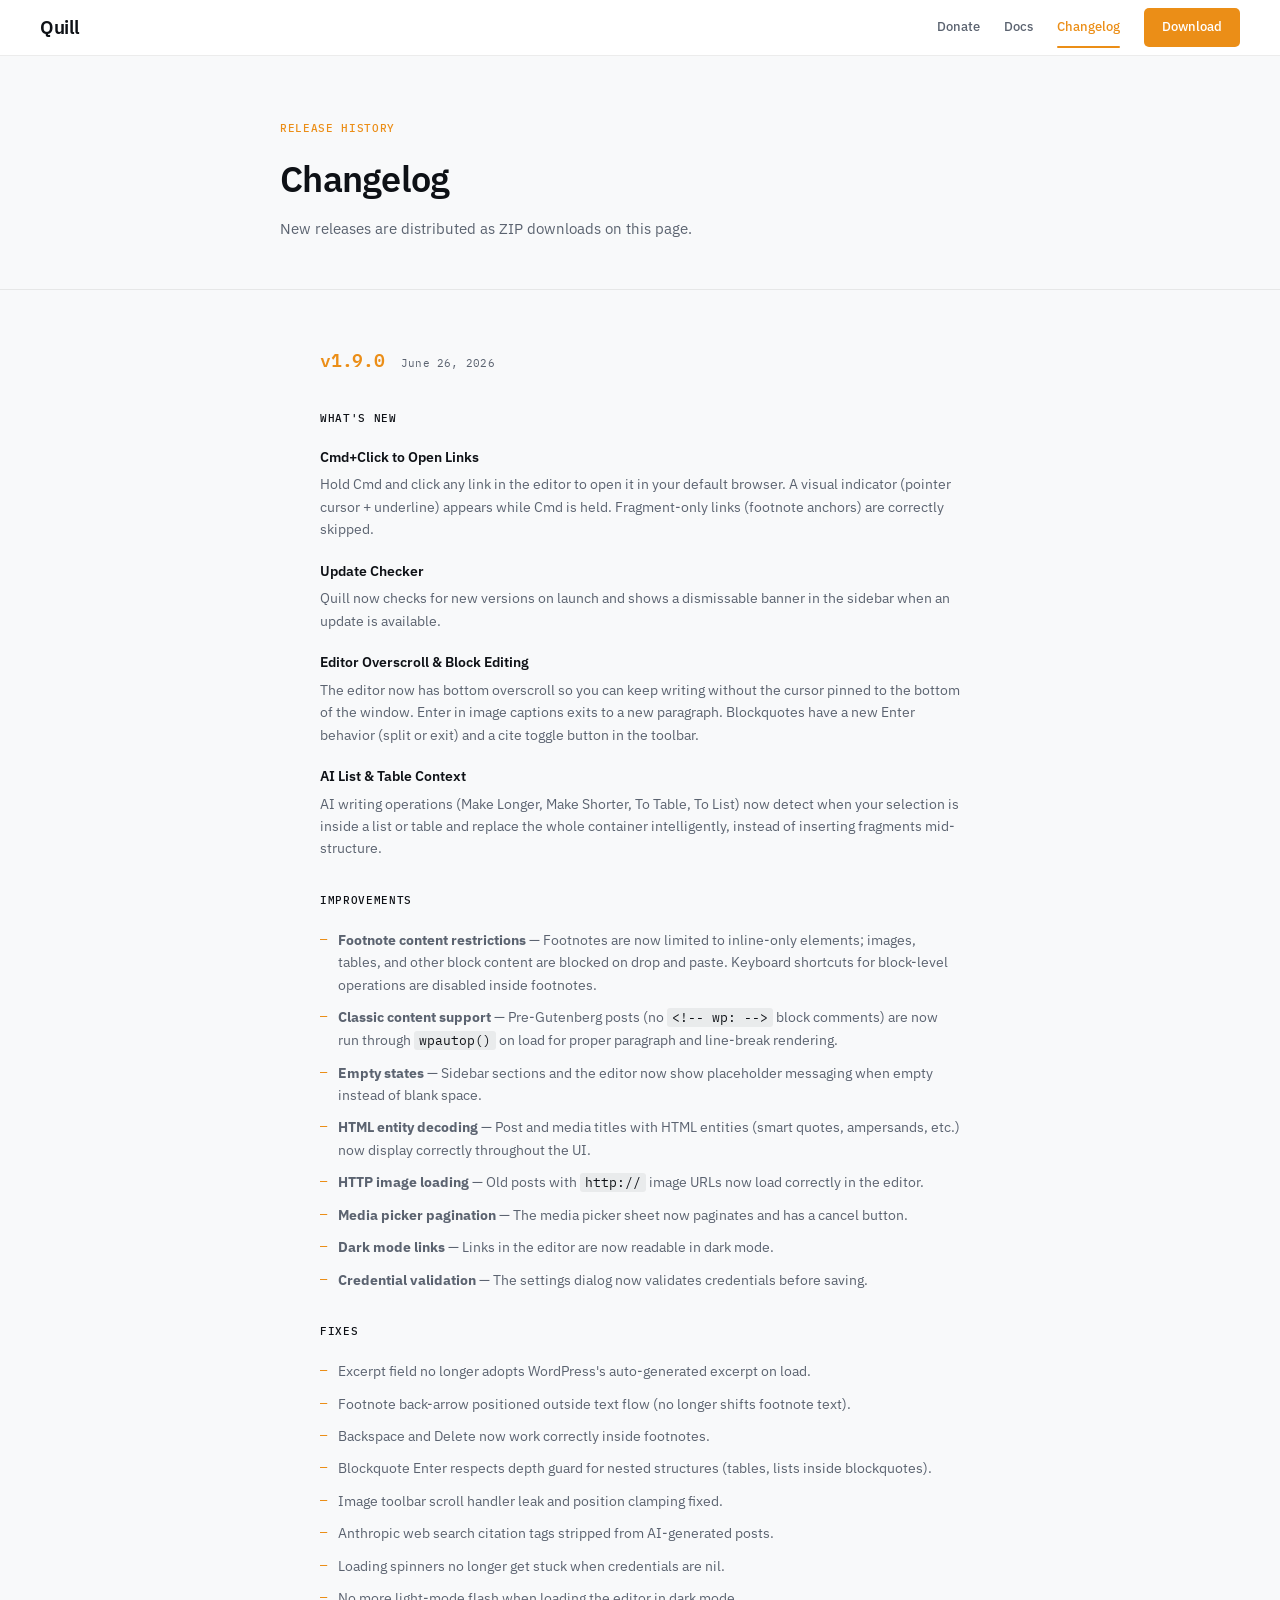
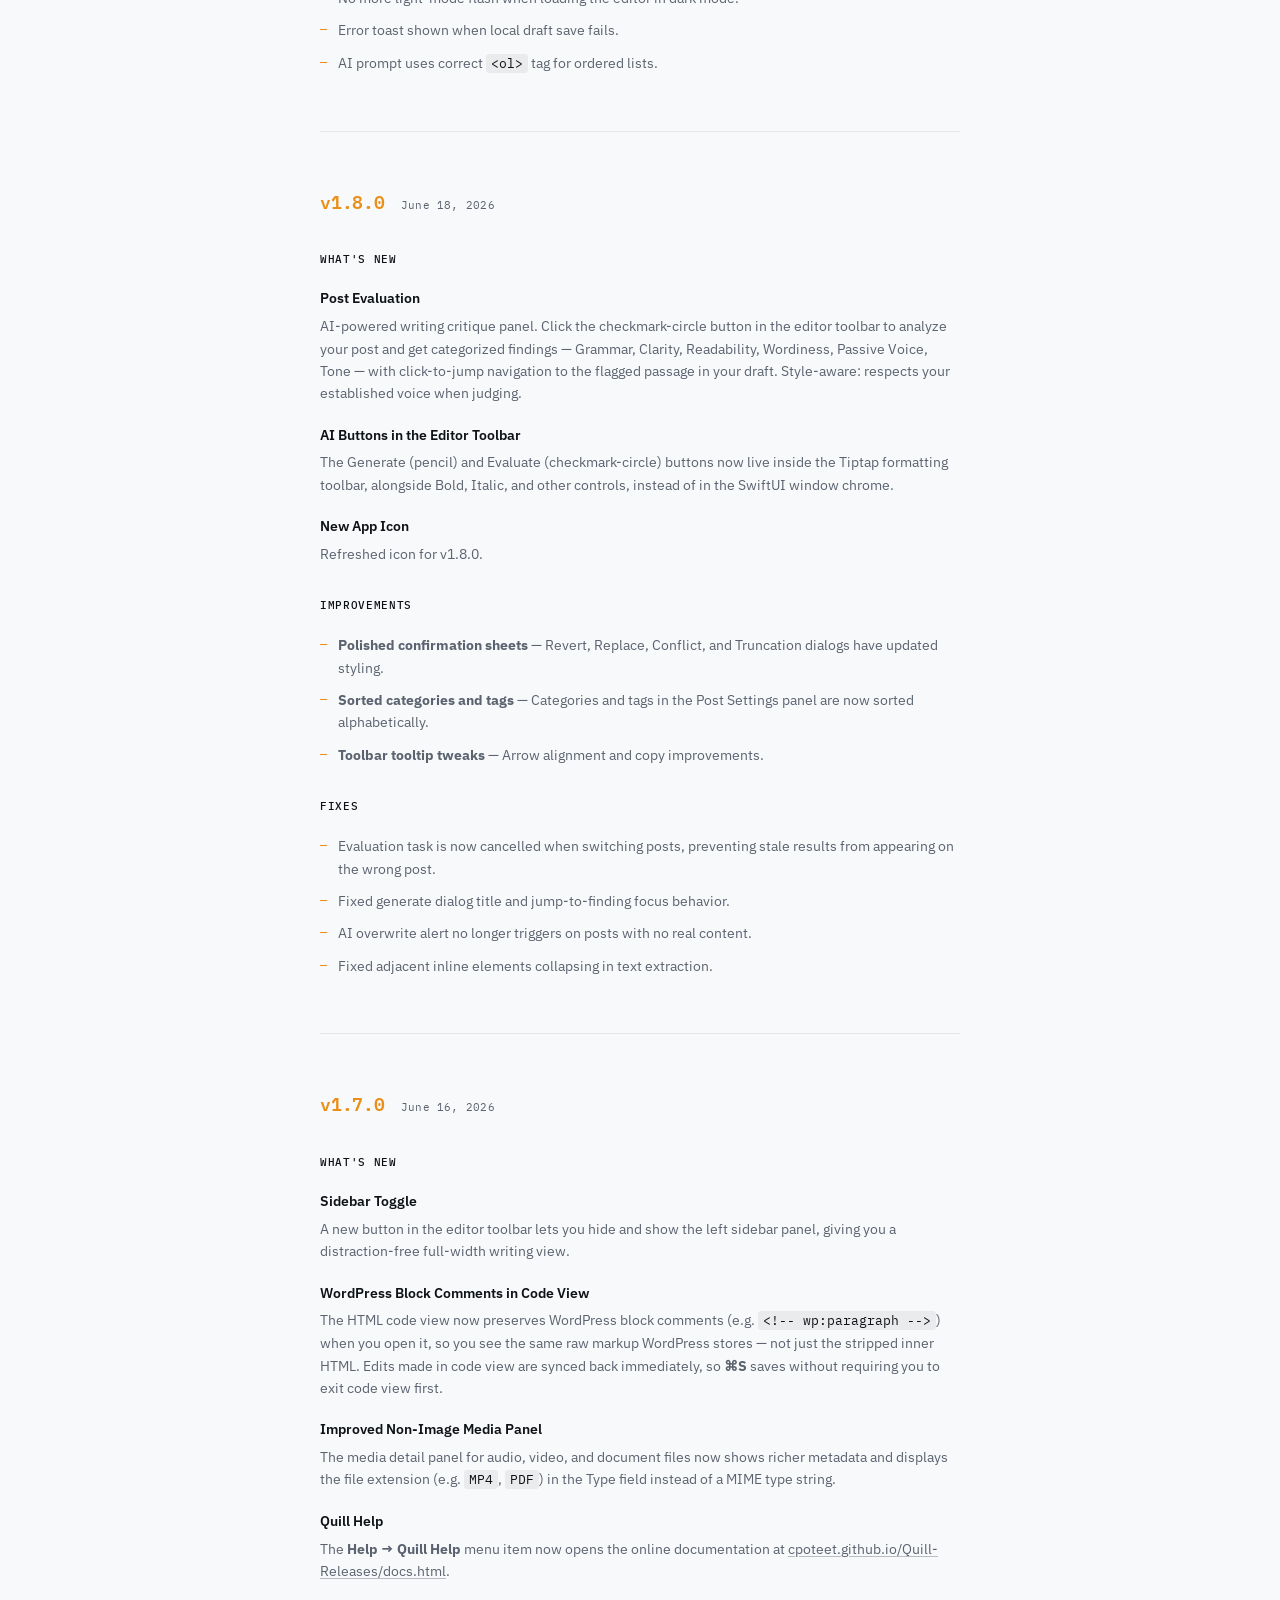
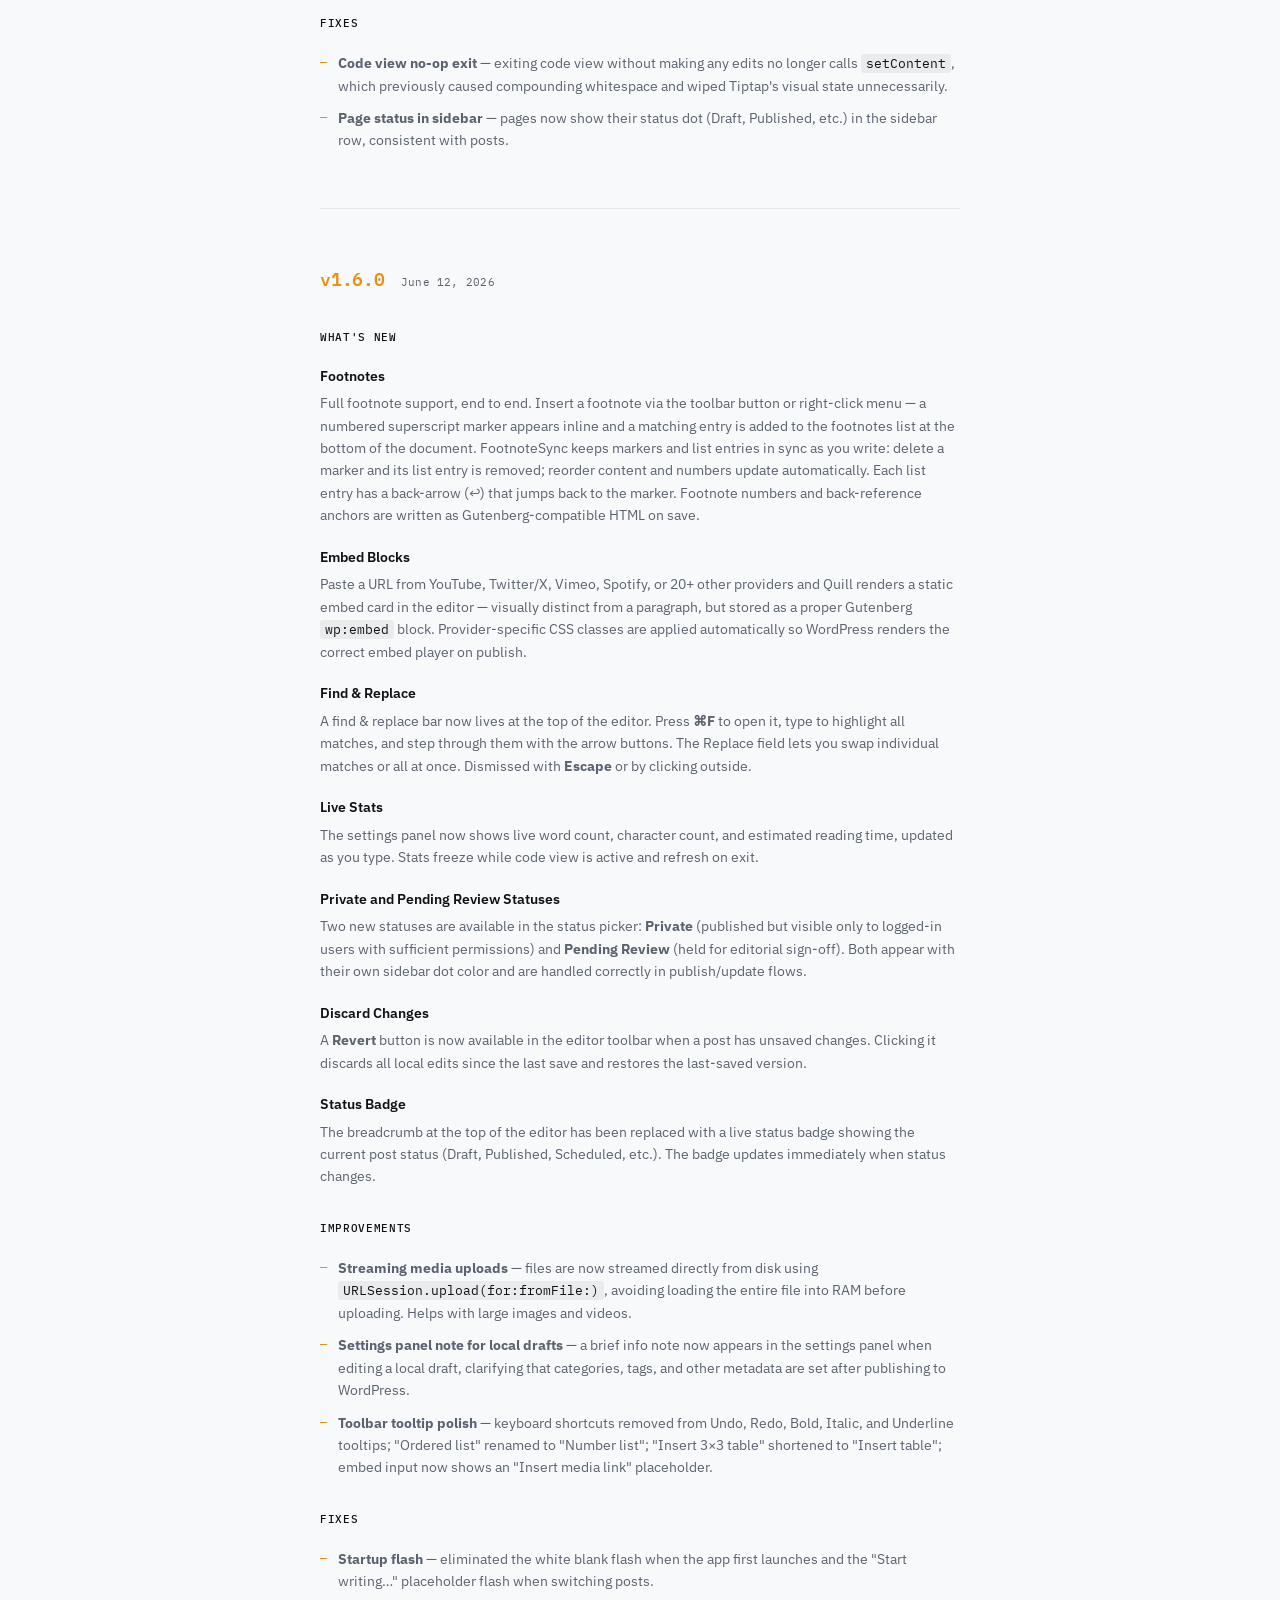
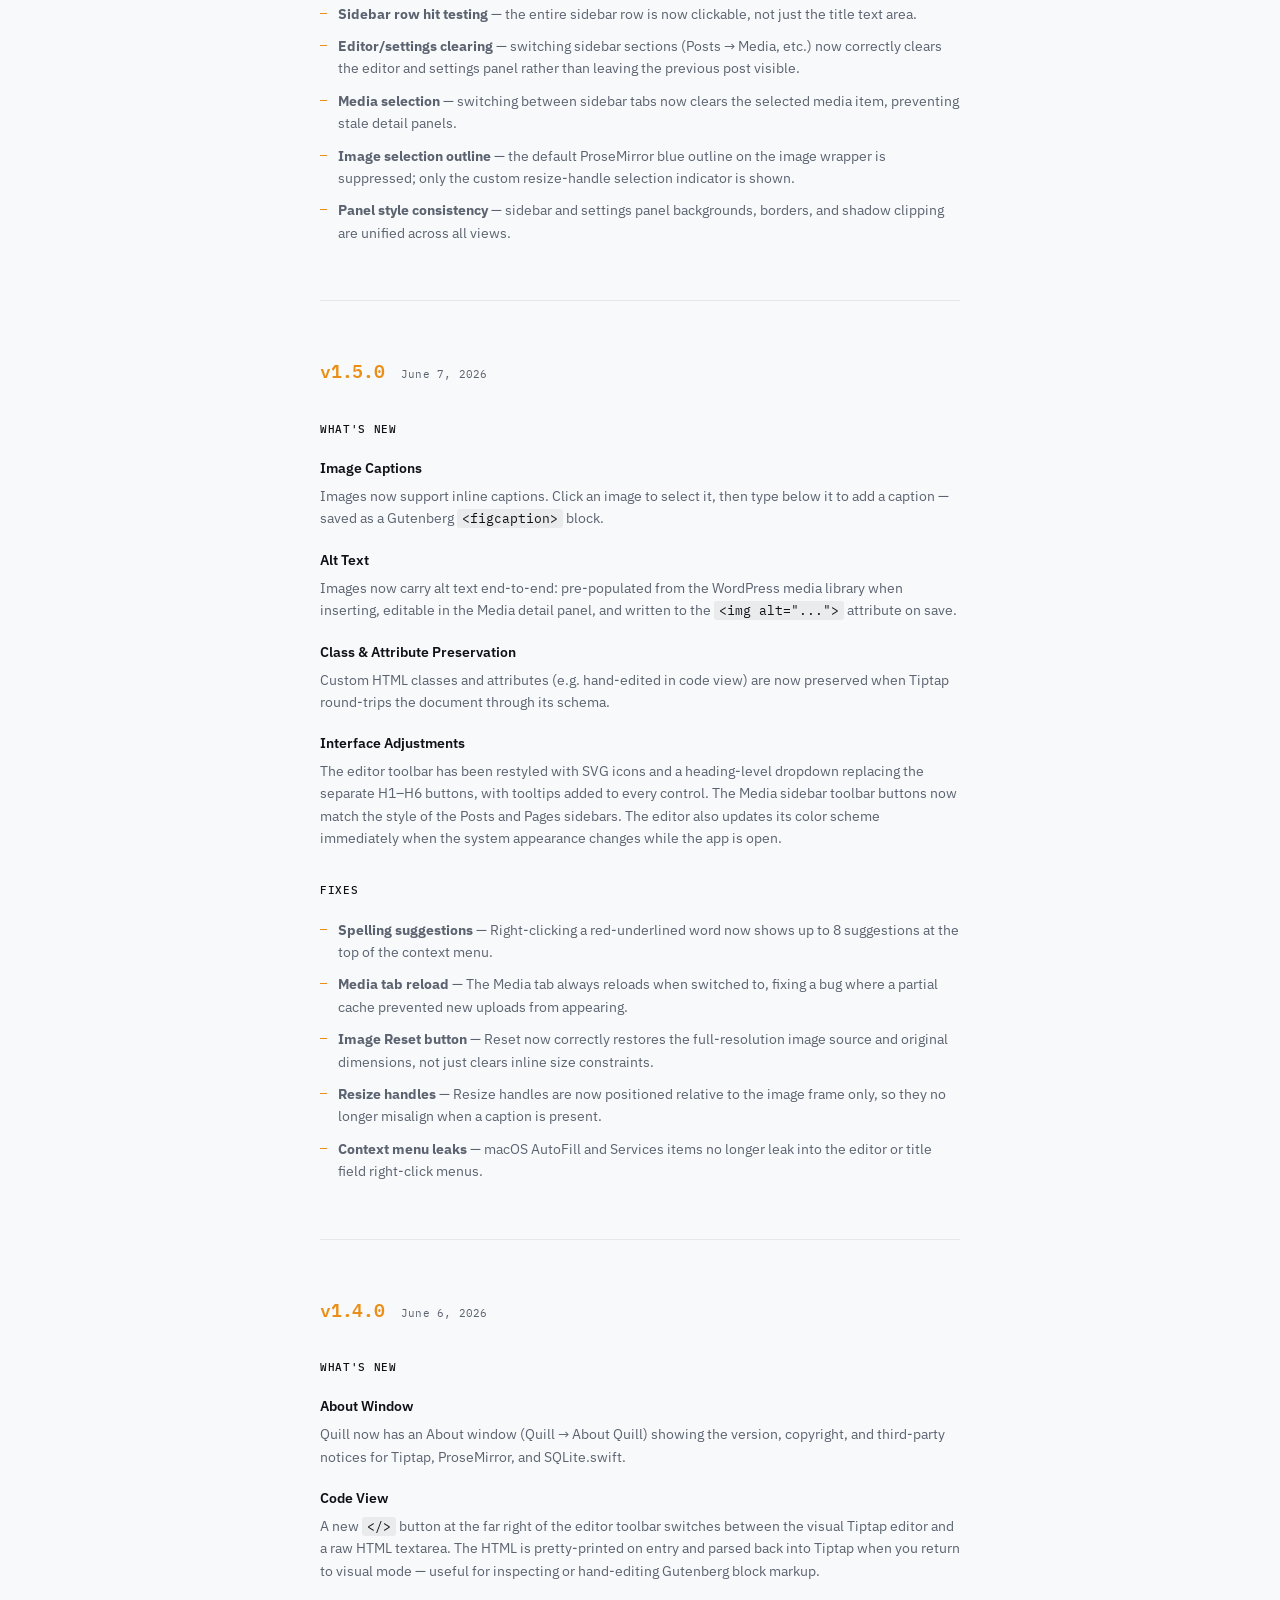
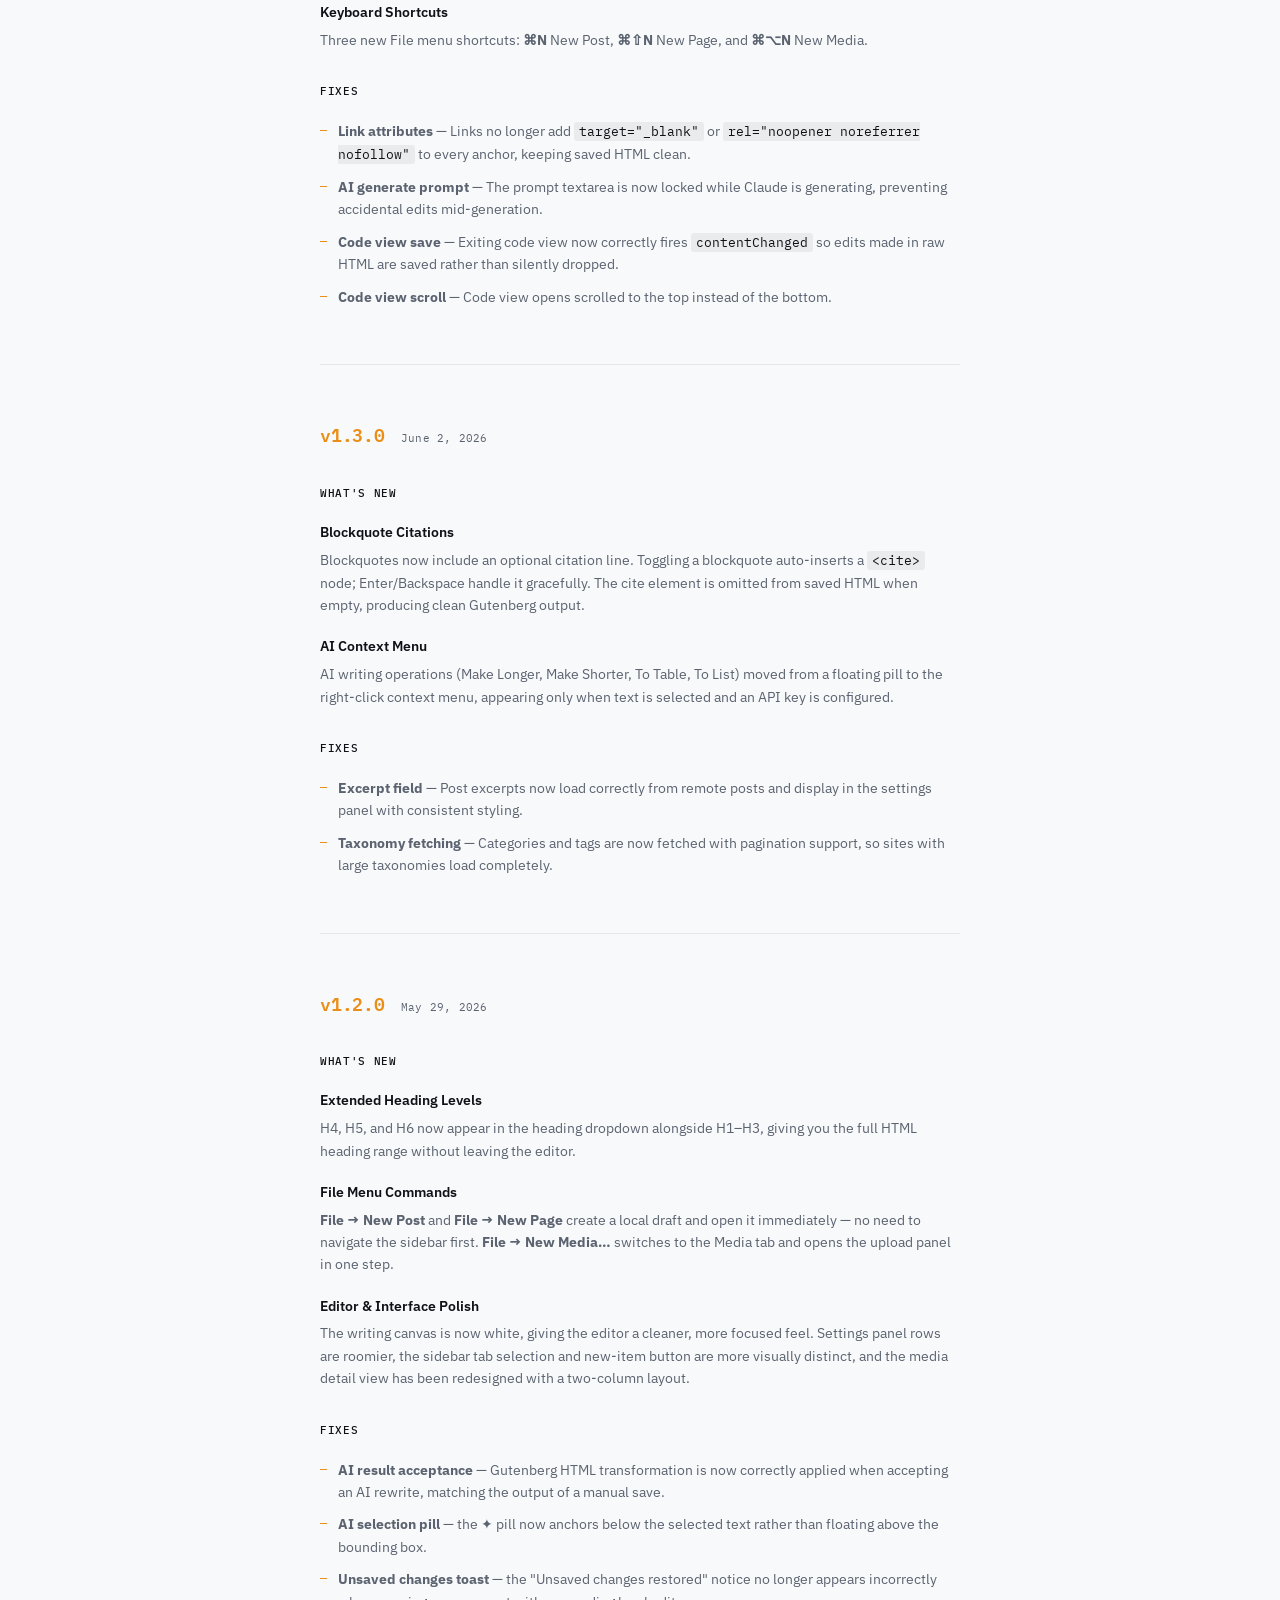
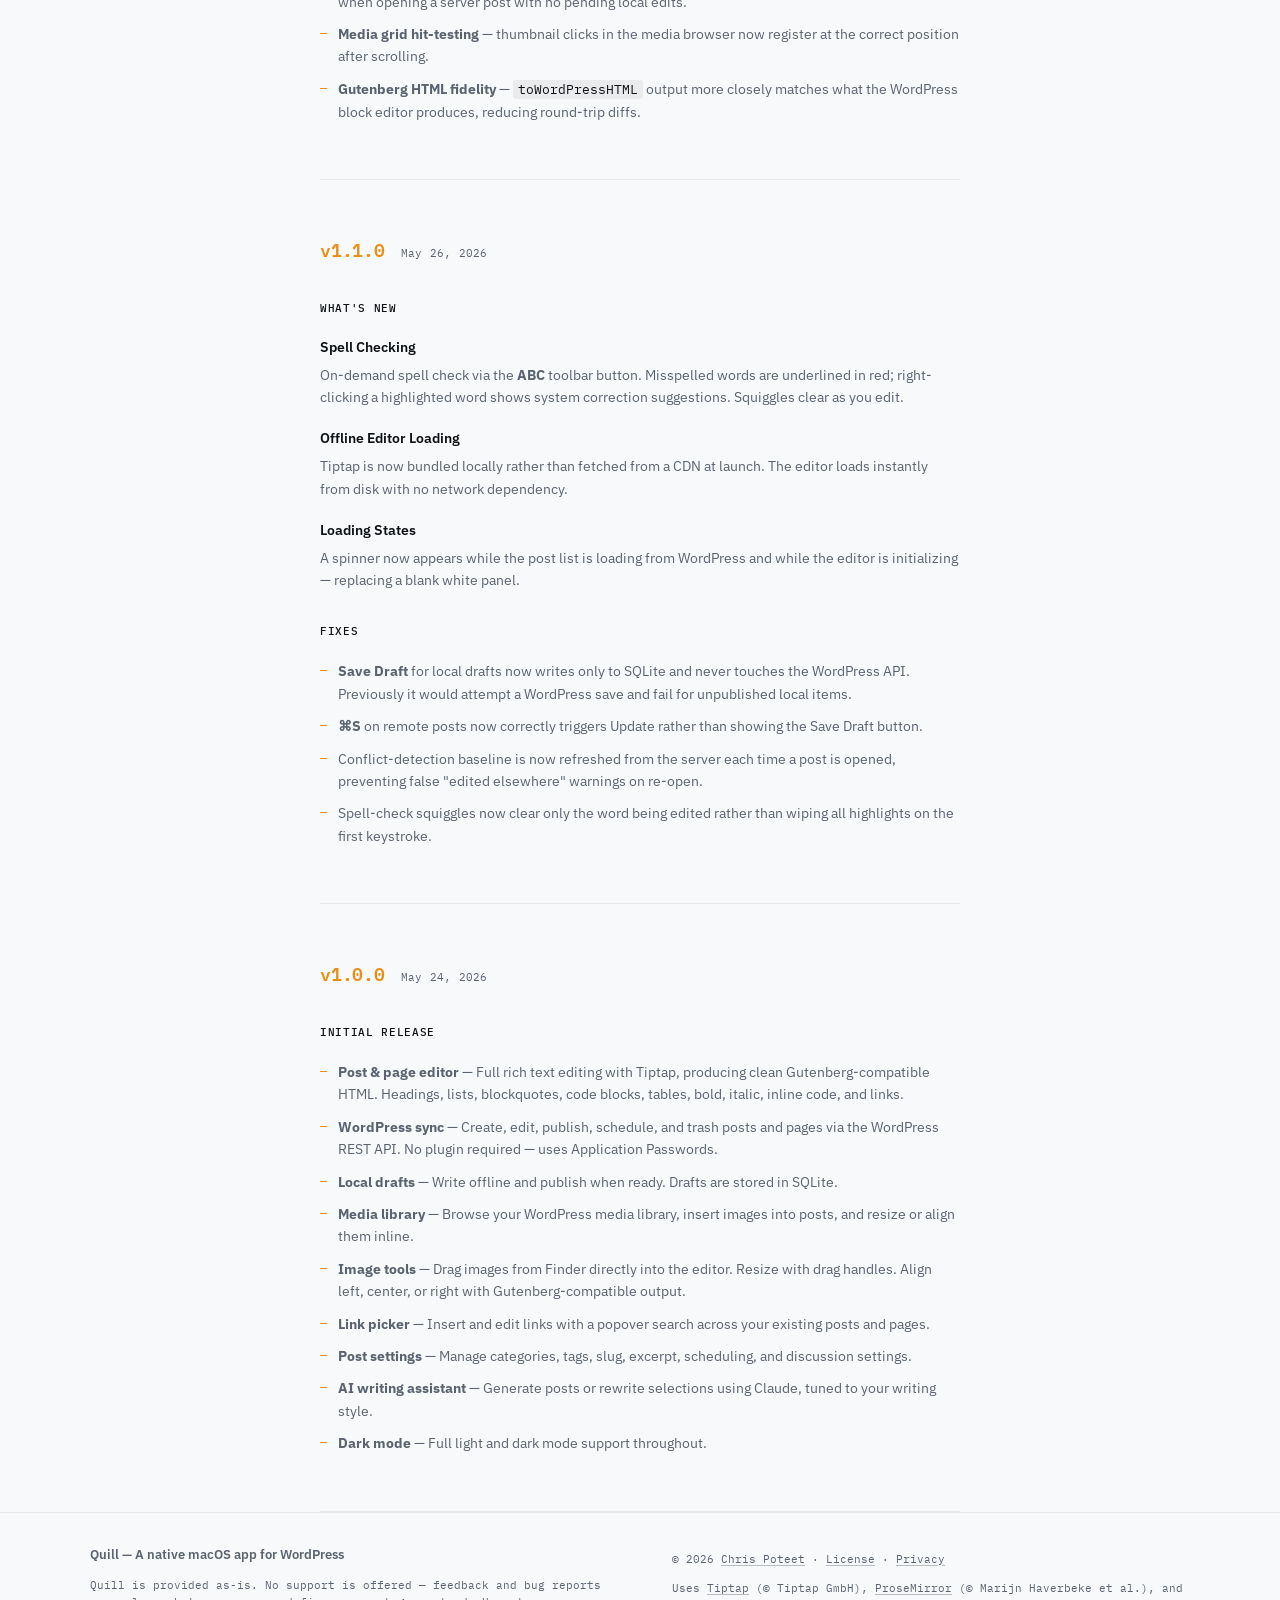
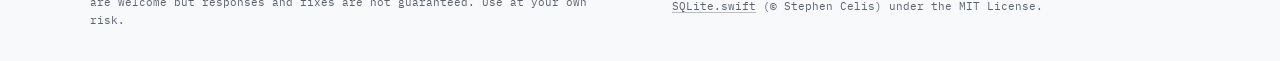
==== commit 21a4f1bf: "v1.9.0 release — updated build, changelog, docs, and version badge Co-Authored-By: Claude Sonnet 4.6" ====
--- a/changelog.html
+++ b/changelog.html
@@ -35,6 +35,69 @@
     <article class="release">
       <div class="release__inner">
         <div class="release__header">
+          <span class="release__version">v1.9.0</span>
+          <span class="release__date">June 26, 2026</span>
+        </div>
+
+        <div class="release__section">
+          <h2 class="release__section-title">What's New</h2>
+
+          <div class="release__feature">
+            <h3 class="release__feature-title">Cmd+Click to Open Links</h3>
+            <p class="release__body">Hold Cmd and click any link in the editor to open it in your default browser. A visual indicator (pointer cursor + underline) appears while Cmd is held. Fragment-only links (footnote anchors) are correctly skipped.</p>
+          </div>
+
+          <div class="release__feature">
+            <h3 class="release__feature-title">Update Checker</h3>
+            <p class="release__body">Quill now checks for new versions on launch and shows a dismissable banner in the sidebar when an update is available.</p>
+          </div>
+
+          <div class="release__feature">
+            <h3 class="release__feature-title">Editor Overscroll &amp; Block Editing</h3>
+            <p class="release__body">The editor now has bottom overscroll so you can keep writing without the cursor pinned to the bottom of the window. Enter in image captions exits to a new paragraph. Blockquotes have a new Enter behavior (split or exit) and a cite toggle button in the toolbar.</p>
+          </div>
+
+          <div class="release__feature">
+            <h3 class="release__feature-title">AI List &amp; Table Context</h3>
+            <p class="release__body">AI writing operations (Make Longer, Make Shorter, To Table, To List) now detect when your selection is inside a list or table and replace the whole container intelligently, instead of inserting fragments mid-structure.</p>
+          </div>
+        </div>
+
+        <div class="release__section">
+          <h2 class="release__section-title">Improvements</h2>
+          <ul class="release__list">
+            <li><strong>Footnote content restrictions</strong> — Footnotes are now limited to inline-only elements; images, tables, and other block content are blocked on drop and paste. Keyboard shortcuts for block-level operations are disabled inside footnotes.</li>
+            <li><strong>Classic content support</strong> — Pre-Gutenberg posts (no <code>&lt;!-- wp: --&gt;</code> block comments) are now run through <code>wpautop()</code> on load for proper paragraph and line-break rendering.</li>
+            <li><strong>Empty states</strong> — Sidebar sections and the editor now show placeholder messaging when empty instead of blank space.</li>
+            <li><strong>HTML entity decoding</strong> — Post and media titles with HTML entities (smart quotes, ampersands, etc.) now display correctly throughout the UI.</li>
+            <li><strong>HTTP image loading</strong> — Old posts with <code>http://</code> image URLs now load correctly in the editor.</li>
+            <li><strong>Media picker pagination</strong> — The media picker sheet now paginates and has a cancel button.</li>
+            <li><strong>Dark mode links</strong> — Links in the editor are now readable in dark mode.</li>
+            <li><strong>Credential validation</strong> — The settings dialog now validates credentials before saving.</li>
+          </ul>
+        </div>
+
+        <div class="release__section">
+          <h2 class="release__section-title">Fixes</h2>
+          <ul class="release__list">
+            <li>Excerpt field no longer adopts WordPress's auto-generated excerpt on load.</li>
+            <li>Footnote back-arrow positioned outside text flow (no longer shifts footnote text).</li>
+            <li>Backspace and Delete now work correctly inside footnotes.</li>
+            <li>Blockquote Enter respects depth guard for nested structures (tables, lists inside blockquotes).</li>
+            <li>Image toolbar scroll handler leak and position clamping fixed.</li>
+            <li>Anthropic web search citation tags stripped from AI-generated posts.</li>
+            <li>Loading spinners no longer get stuck when credentials are nil.</li>
+            <li>No more light-mode flash when loading the editor in dark mode.</li>
+            <li>Error toast shown when local draft save fails.</li>
+            <li>AI prompt uses correct <code>&lt;ol&gt;</code> tag for ordered lists.</li>
+          </ul>
+        </div>
+      </div>
+    </article>
+
+    <article class="release">
+      <div class="release__inner">
+        <div class="release__header">
           <span class="release__version">v1.8.0</span>
           <span class="release__date">June 18, 2026</span>
         </div>
--- a/style.css
+++ b/style.css
@@ -964,6 +964,9 @@
   border-bottom: none;
 }
 
+.docs-table__col--key { width: 100px; }
+.docs-table__col--label { width: 140px; }
+
 .docs-table td code {
   font-family: var(--font-mono);
   font-size: 12px;
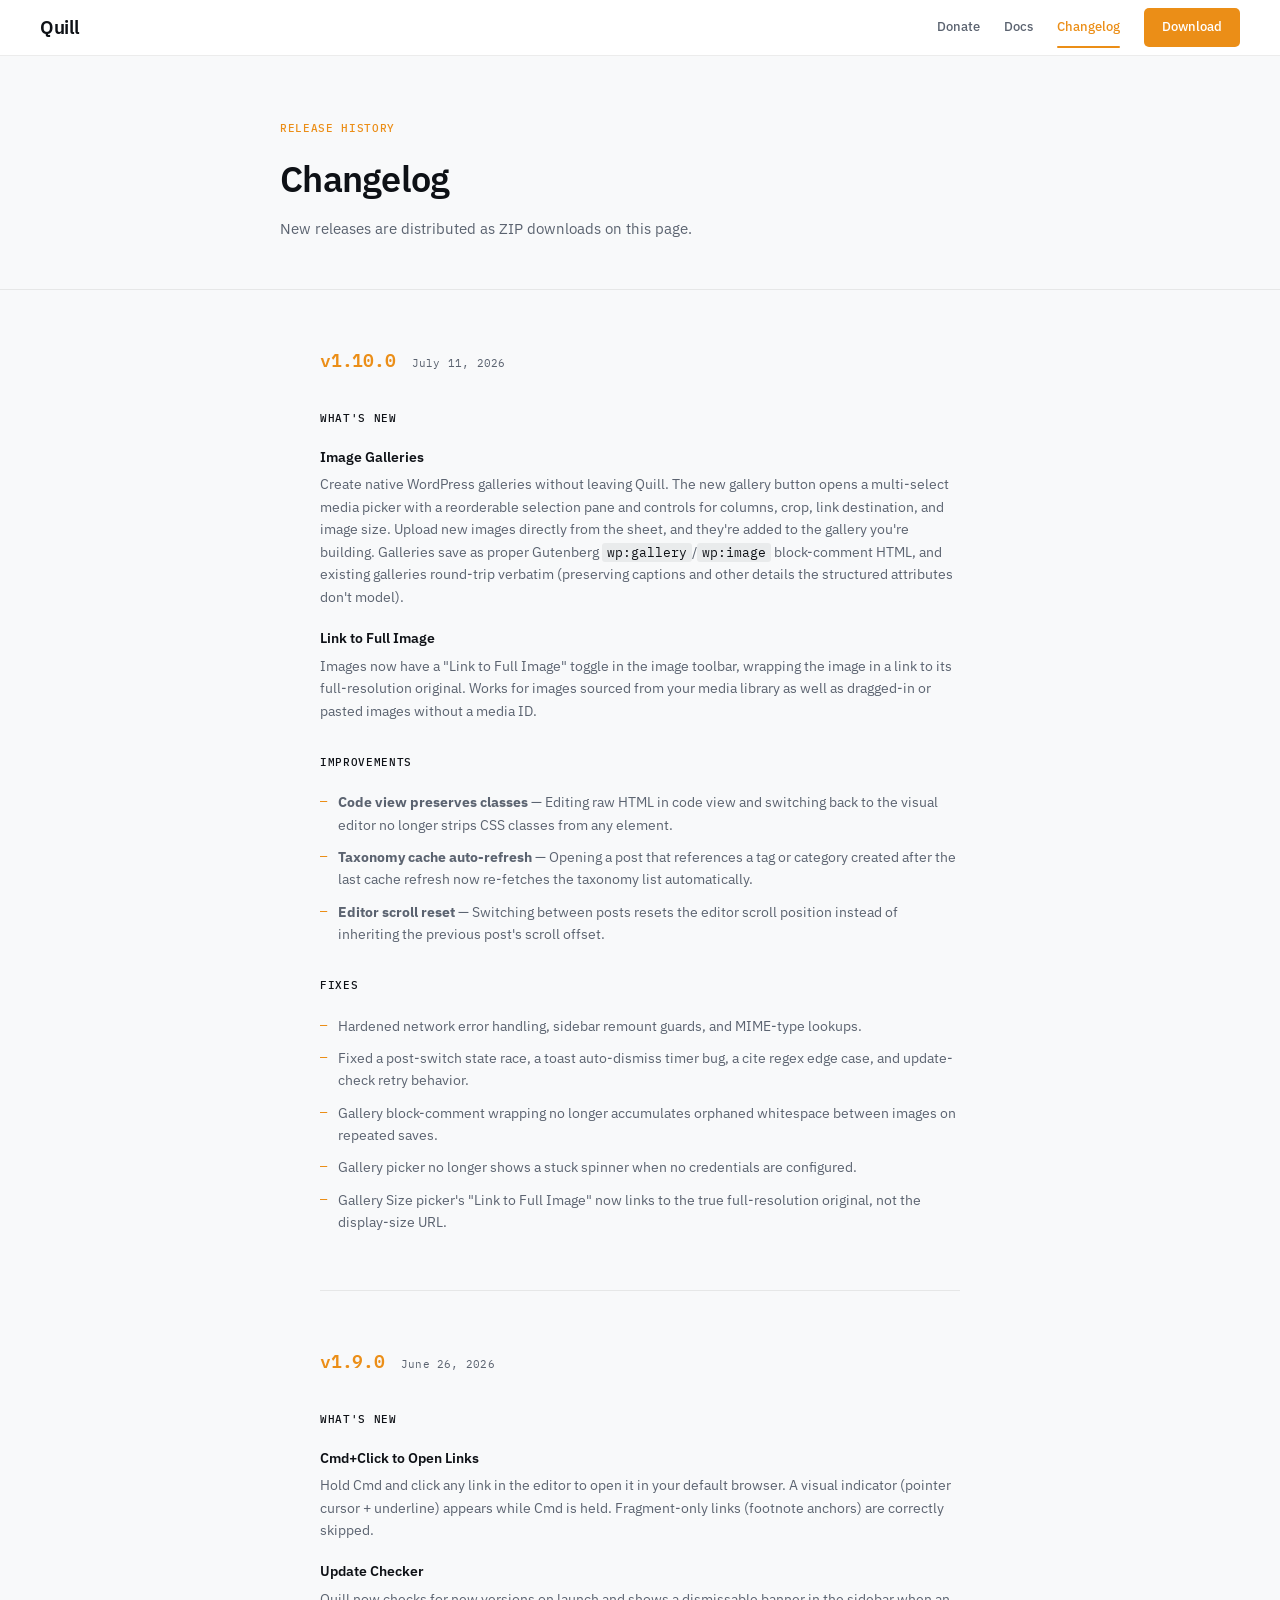
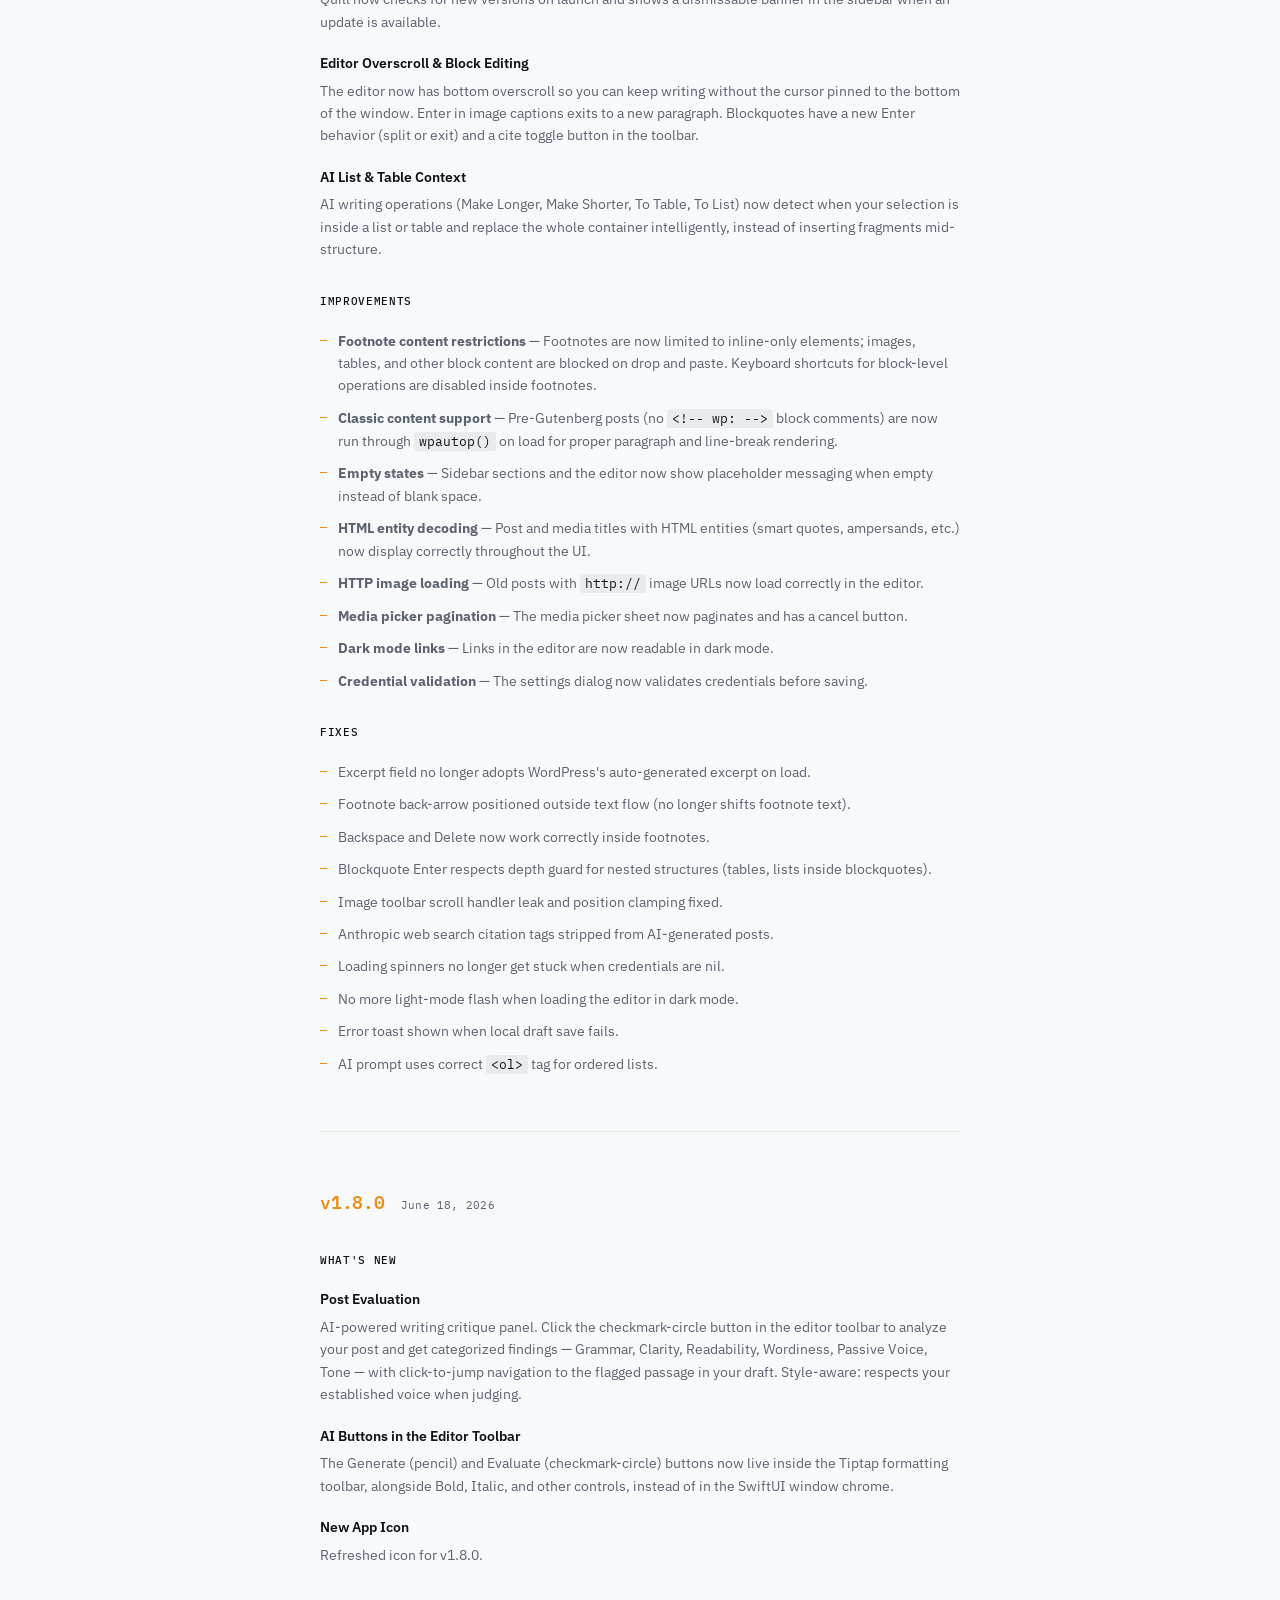
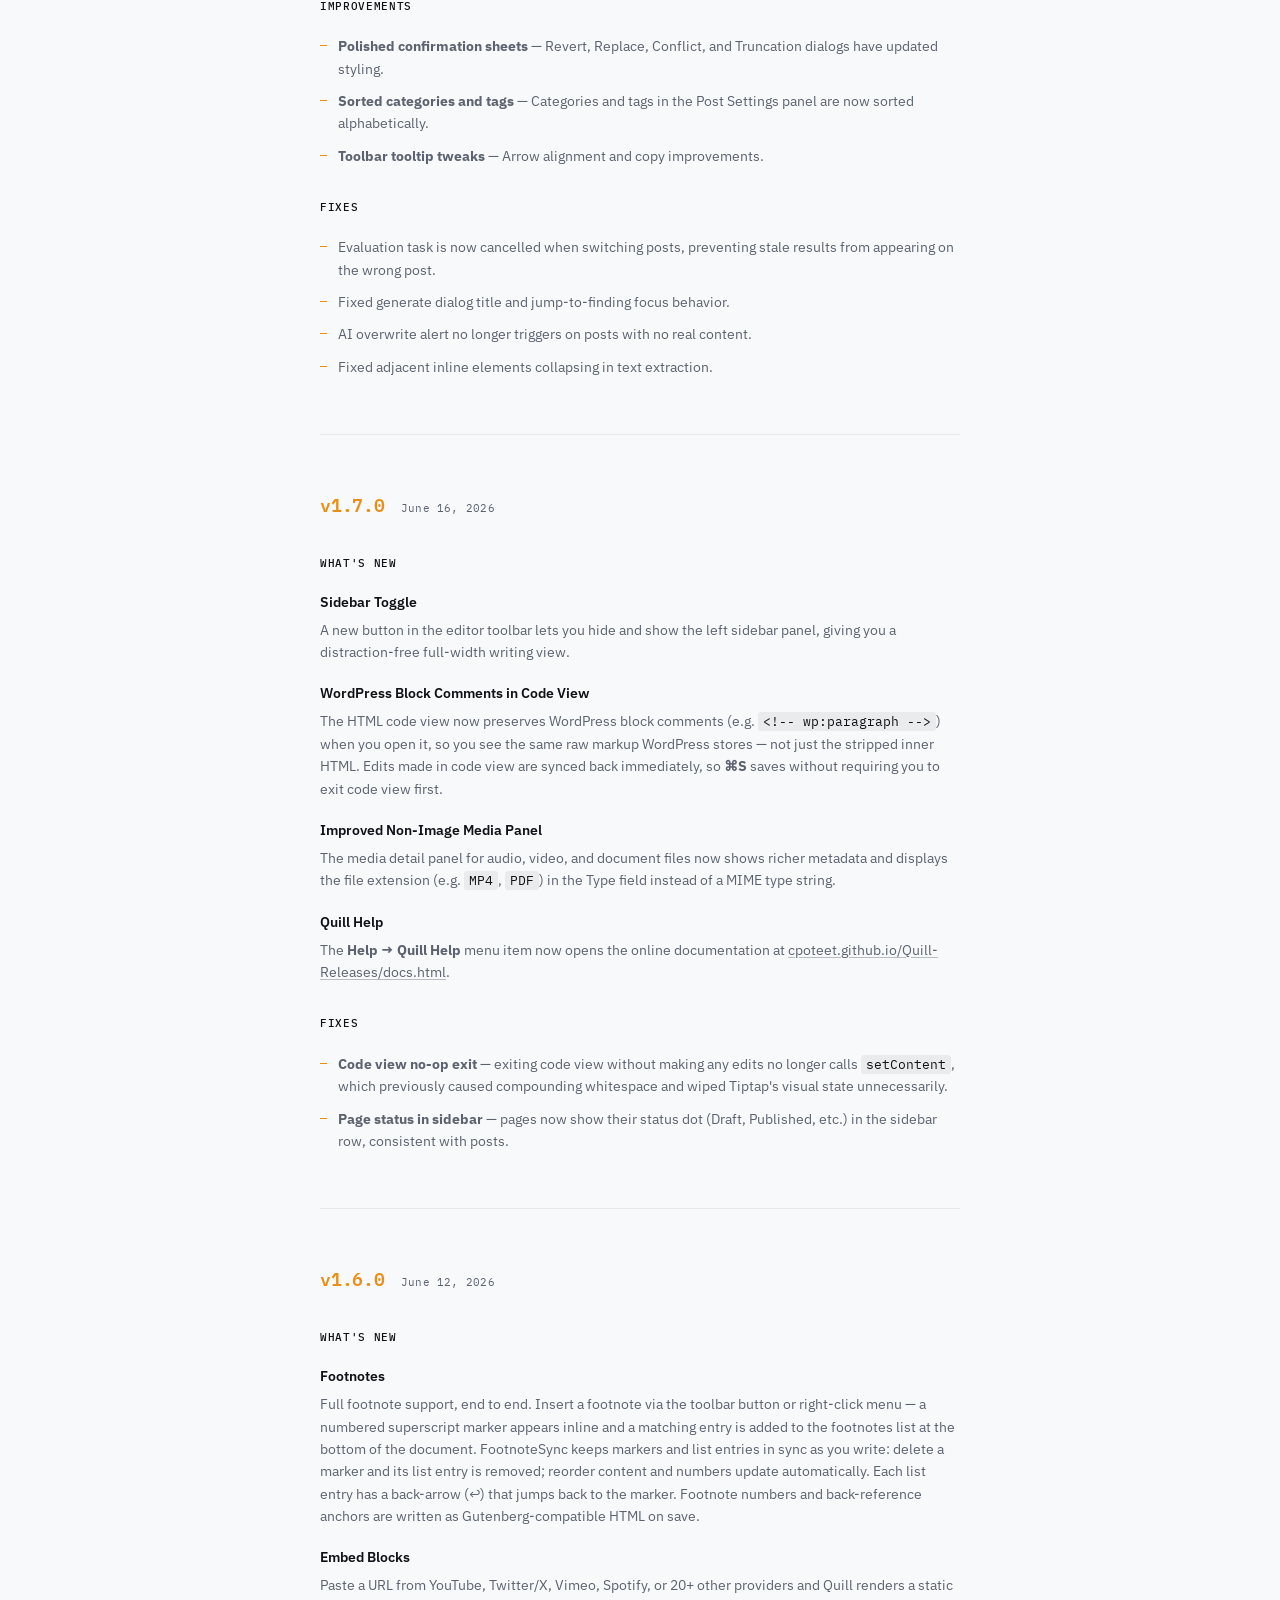
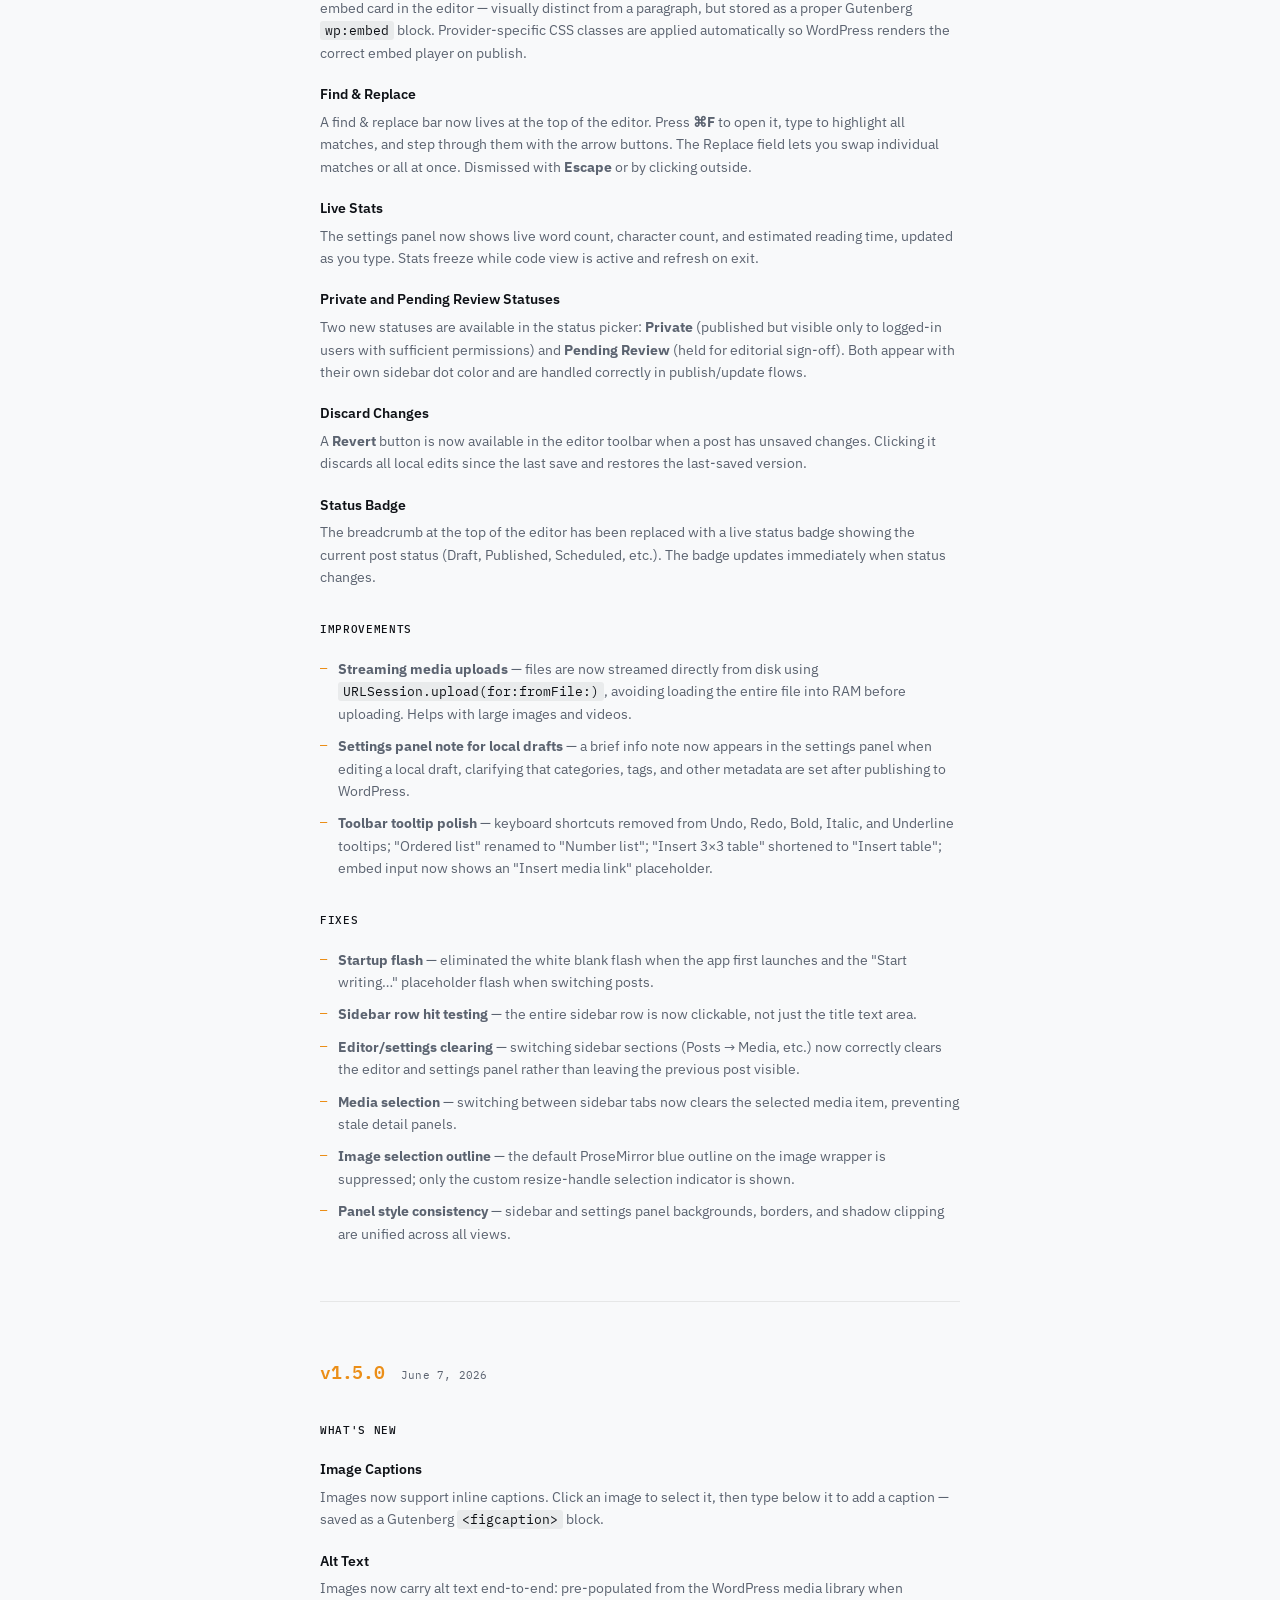
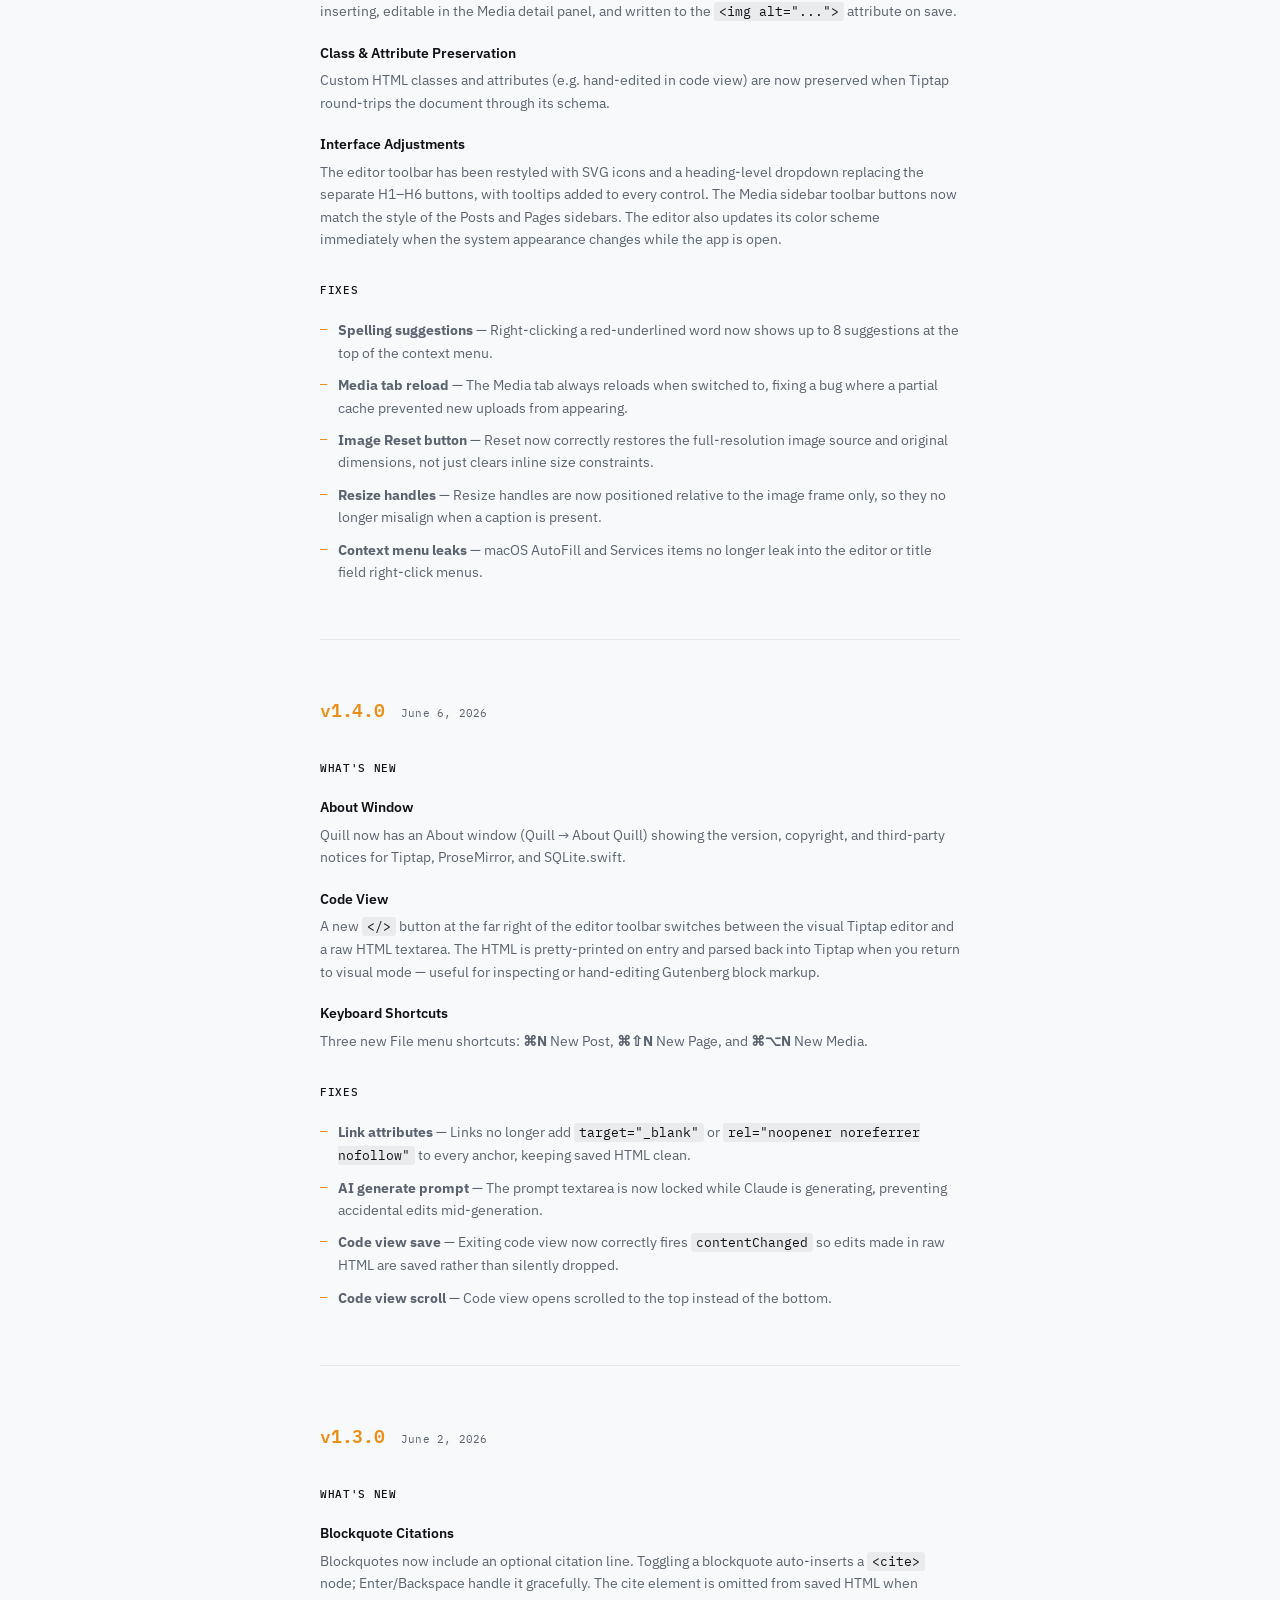
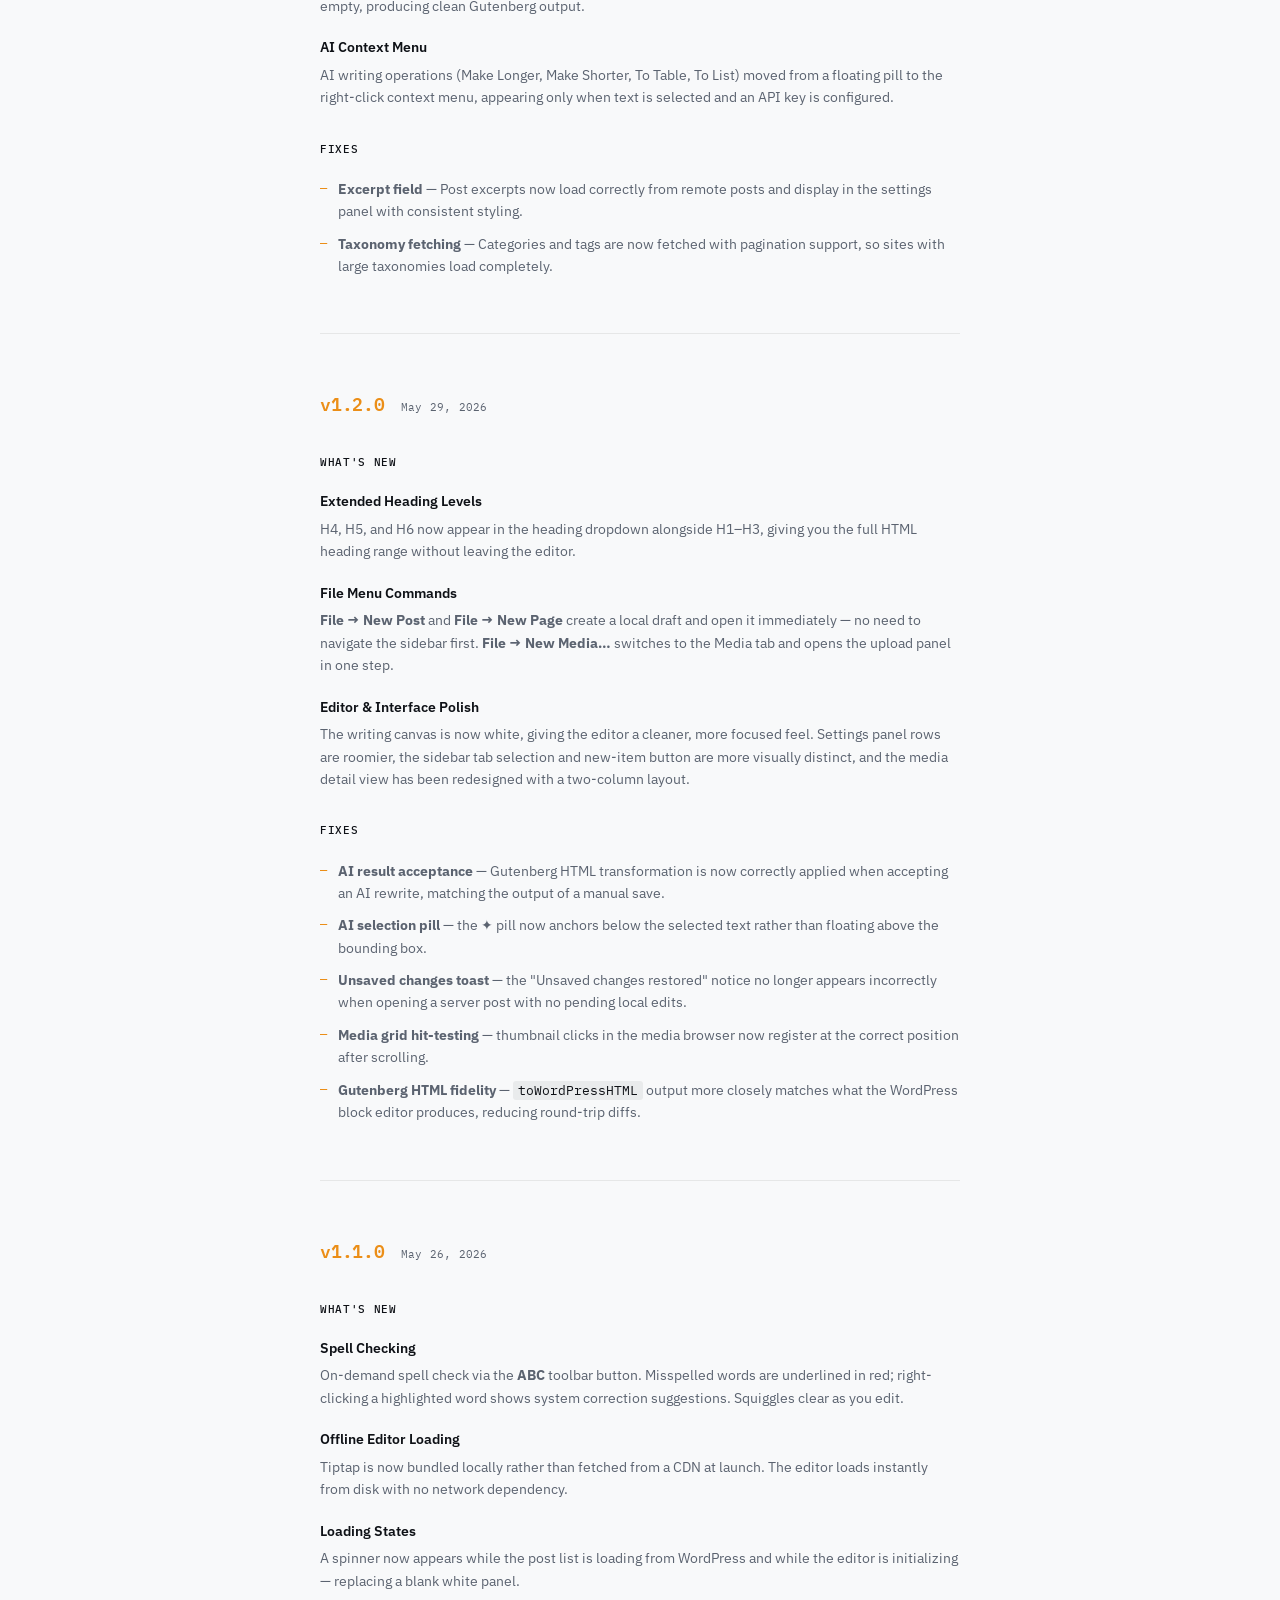
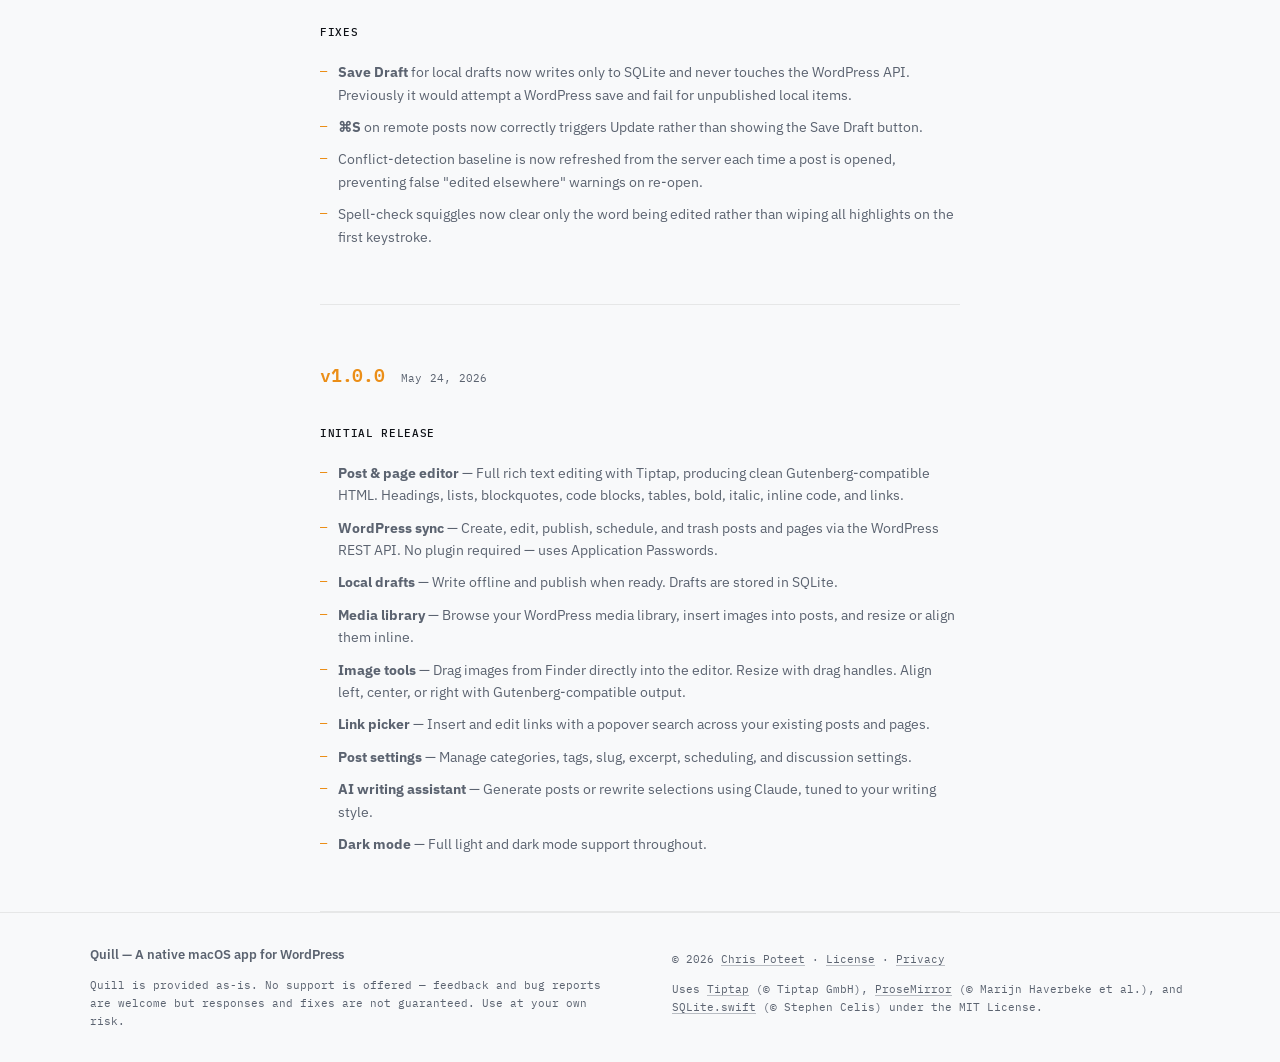
==== commit bc8c044a: "Release v1.10.0 with image galleries and link-to-full-image Add the v1.10.0 changelog entry, bump th" ====
--- a/changelog.html
+++ b/changelog.html
@@ -35,6 +35,49 @@
     <article class="release">
       <div class="release__inner">
         <div class="release__header">
+          <span class="release__version">v1.10.0</span>
+          <span class="release__date">July 11, 2026</span>
+        </div>
+
+        <div class="release__section">
+          <h2 class="release__section-title">What's New</h2>
+
+          <div class="release__feature">
+            <h3 class="release__feature-title">Image Galleries</h3>
+            <p class="release__body">Create native WordPress galleries without leaving Quill. The new gallery button opens a multi-select media picker with a reorderable selection pane and controls for columns, crop, link destination, and image size. Upload new images directly from the sheet, and they're added to the gallery you're building. Galleries save as proper Gutenberg <code>wp:gallery</code>/<code>wp:image</code> block-comment HTML, and existing galleries round-trip verbatim (preserving captions and other details the structured attributes don't model).</p>
+          </div>
+
+          <div class="release__feature">
+            <h3 class="release__feature-title">Link to Full Image</h3>
+            <p class="release__body">Images now have a "Link to Full Image" toggle in the image toolbar, wrapping the image in a link to its full-resolution original. Works for images sourced from your media library as well as dragged-in or pasted images without a media ID.</p>
+          </div>
+        </div>
+
+        <div class="release__section">
+          <h2 class="release__section-title">Improvements</h2>
+          <ul class="release__list">
+            <li><strong>Code view preserves classes</strong> — Editing raw HTML in code view and switching back to the visual editor no longer strips CSS classes from any element.</li>
+            <li><strong>Taxonomy cache auto-refresh</strong> — Opening a post that references a tag or category created after the last cache refresh now re-fetches the taxonomy list automatically.</li>
+            <li><strong>Editor scroll reset</strong> — Switching between posts resets the editor scroll position instead of inheriting the previous post's scroll offset.</li>
+          </ul>
+        </div>
+
+        <div class="release__section">
+          <h2 class="release__section-title">Fixes</h2>
+          <ul class="release__list">
+            <li>Hardened network error handling, sidebar remount guards, and MIME-type lookups.</li>
+            <li>Fixed a post-switch state race, a toast auto-dismiss timer bug, a cite regex edge case, and update-check retry behavior.</li>
+            <li>Gallery block-comment wrapping no longer accumulates orphaned whitespace between images on repeated saves.</li>
+            <li>Gallery picker no longer shows a stuck spinner when no credentials are configured.</li>
+            <li>Gallery Size picker's "Link to Full Image" now links to the true full-resolution original, not the display-size URL.</li>
+          </ul>
+        </div>
+      </div>
+    </article>
+
+    <article class="release">
+      <div class="release__inner">
+        <div class="release__header">
           <span class="release__version">v1.9.0</span>
           <span class="release__date">June 26, 2026</span>
         </div>
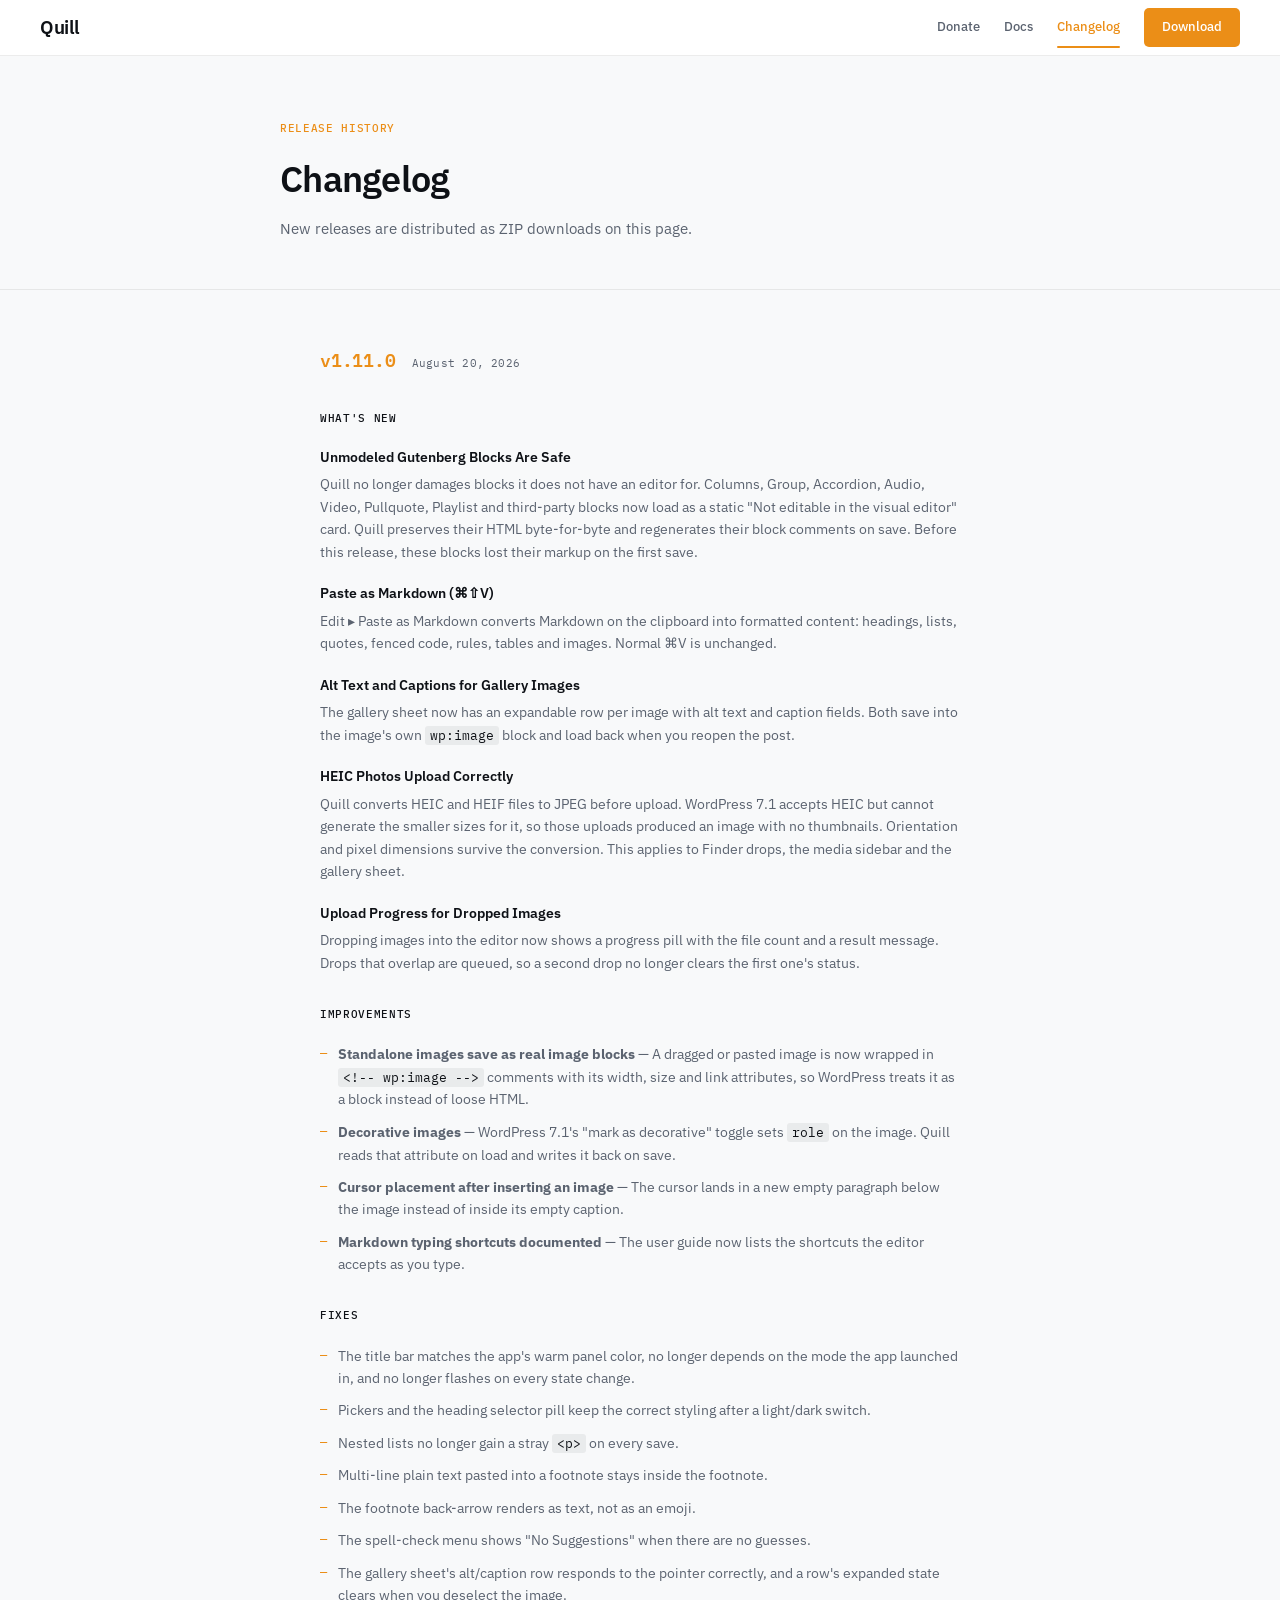
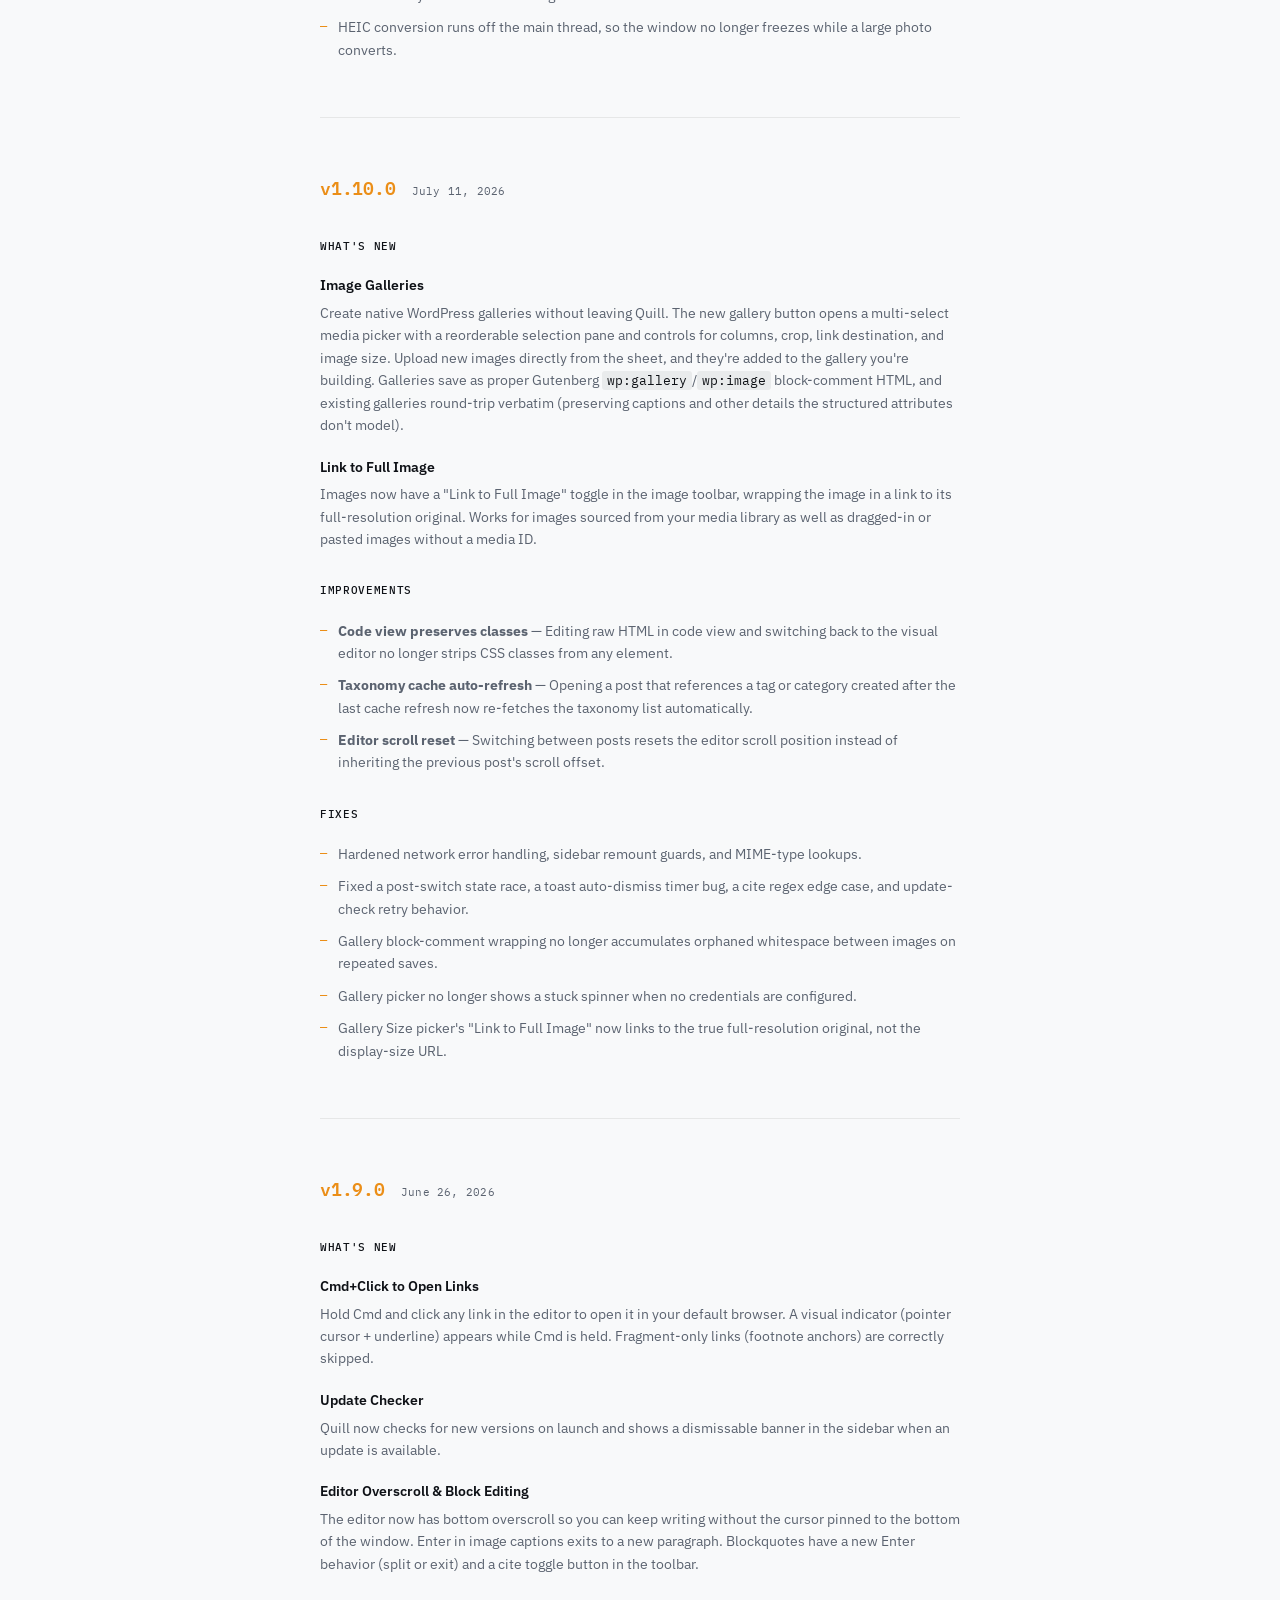
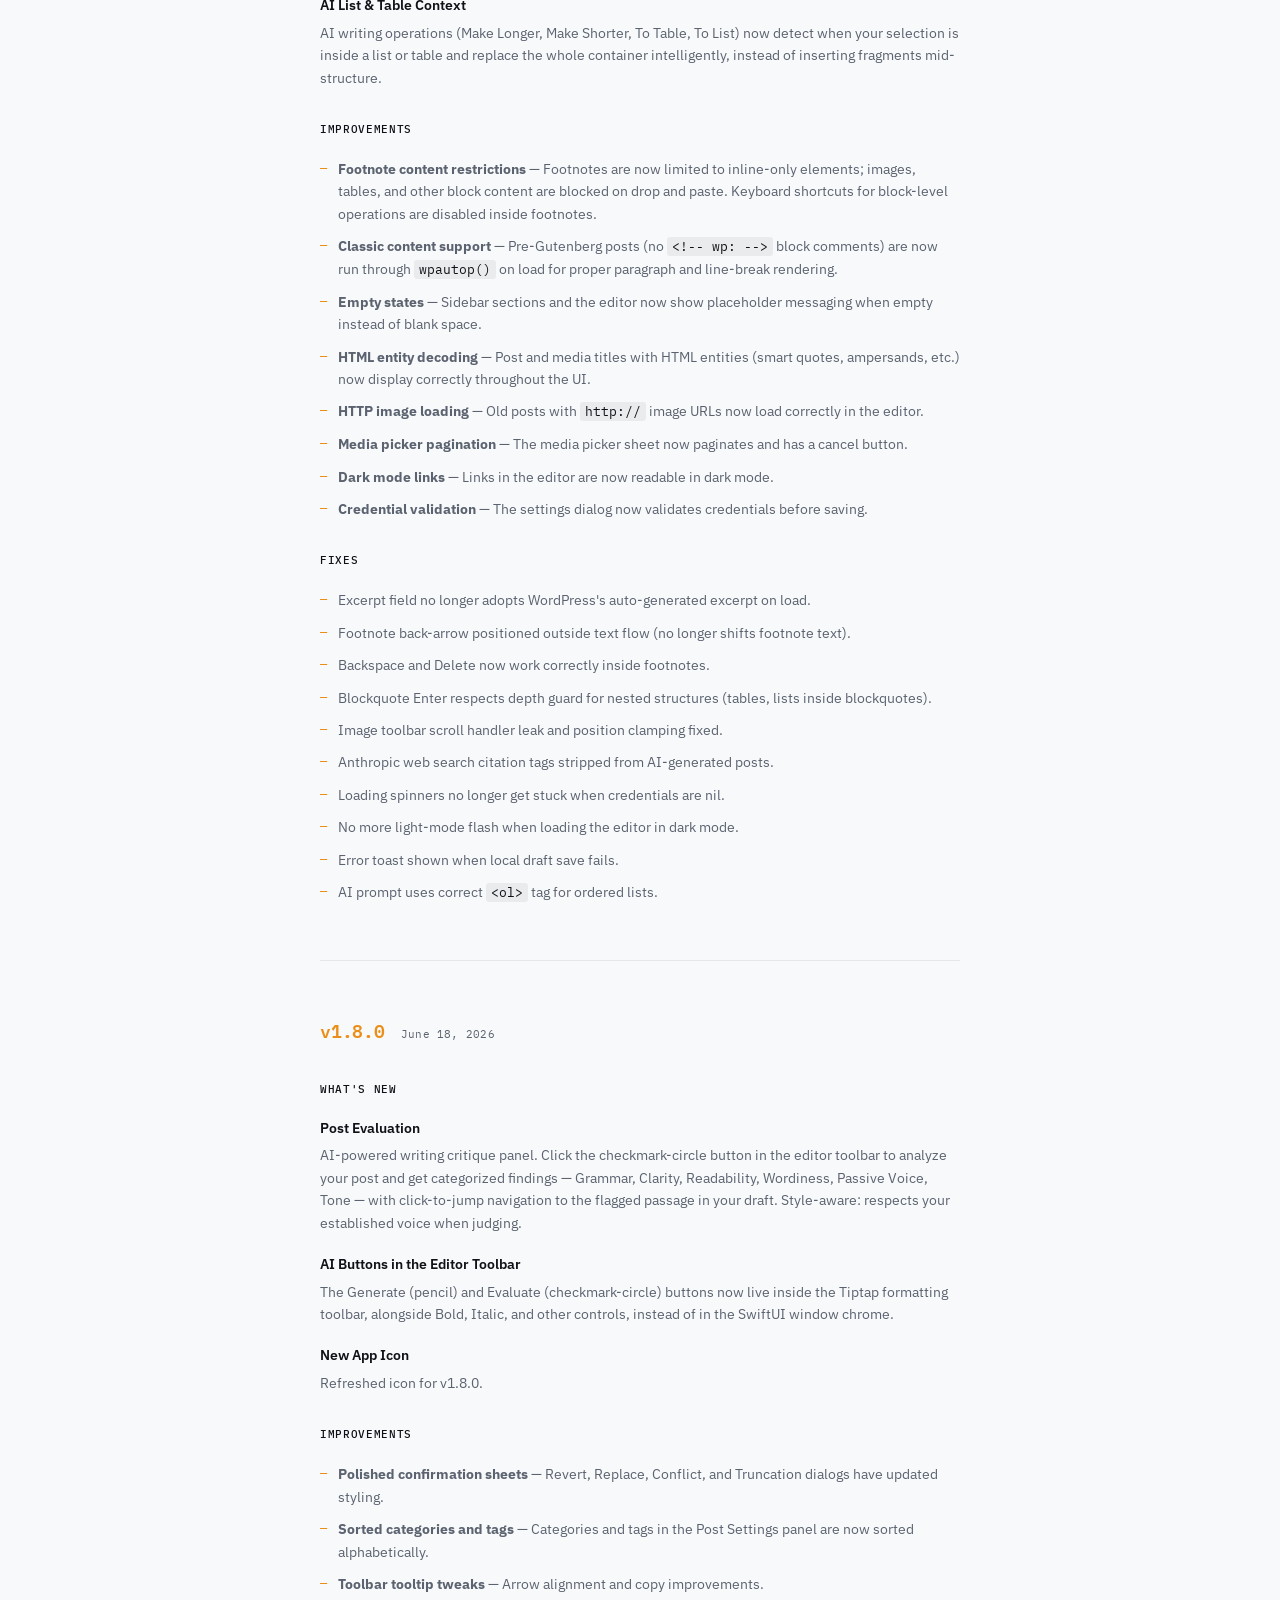
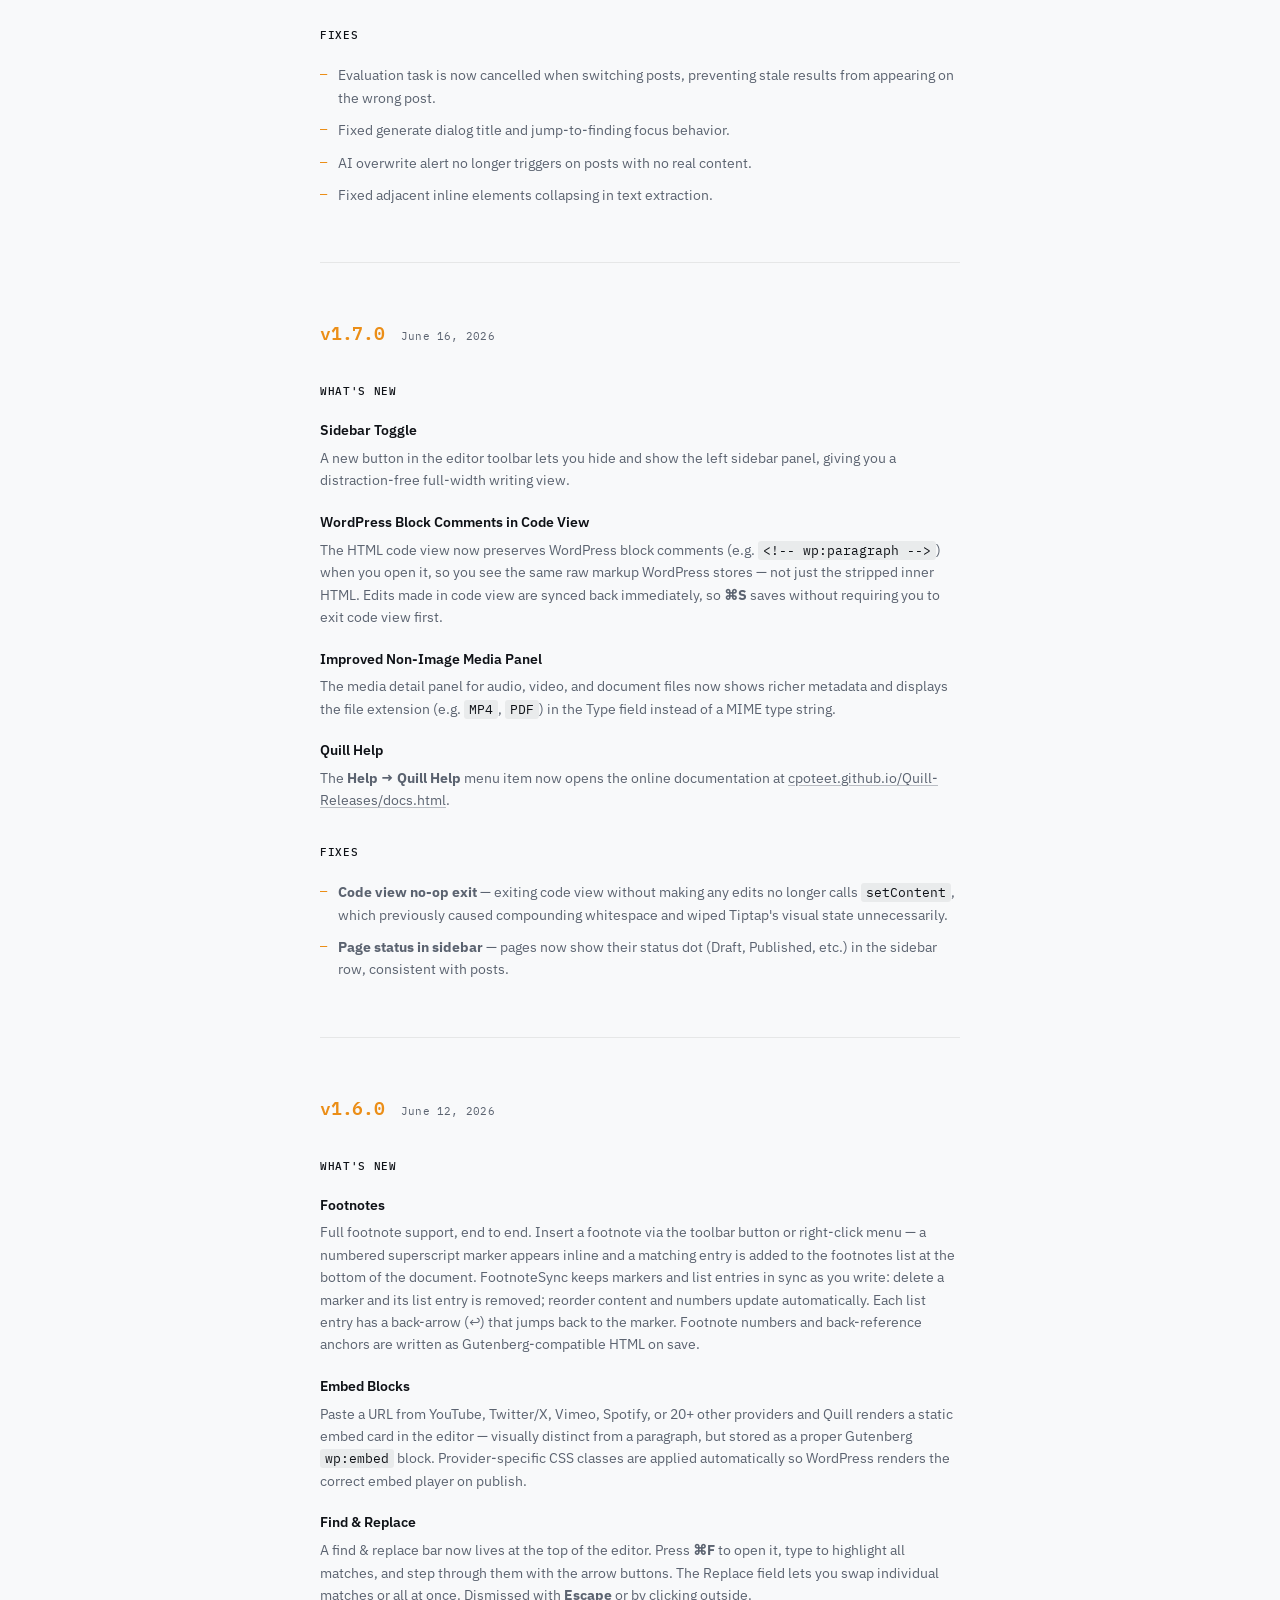
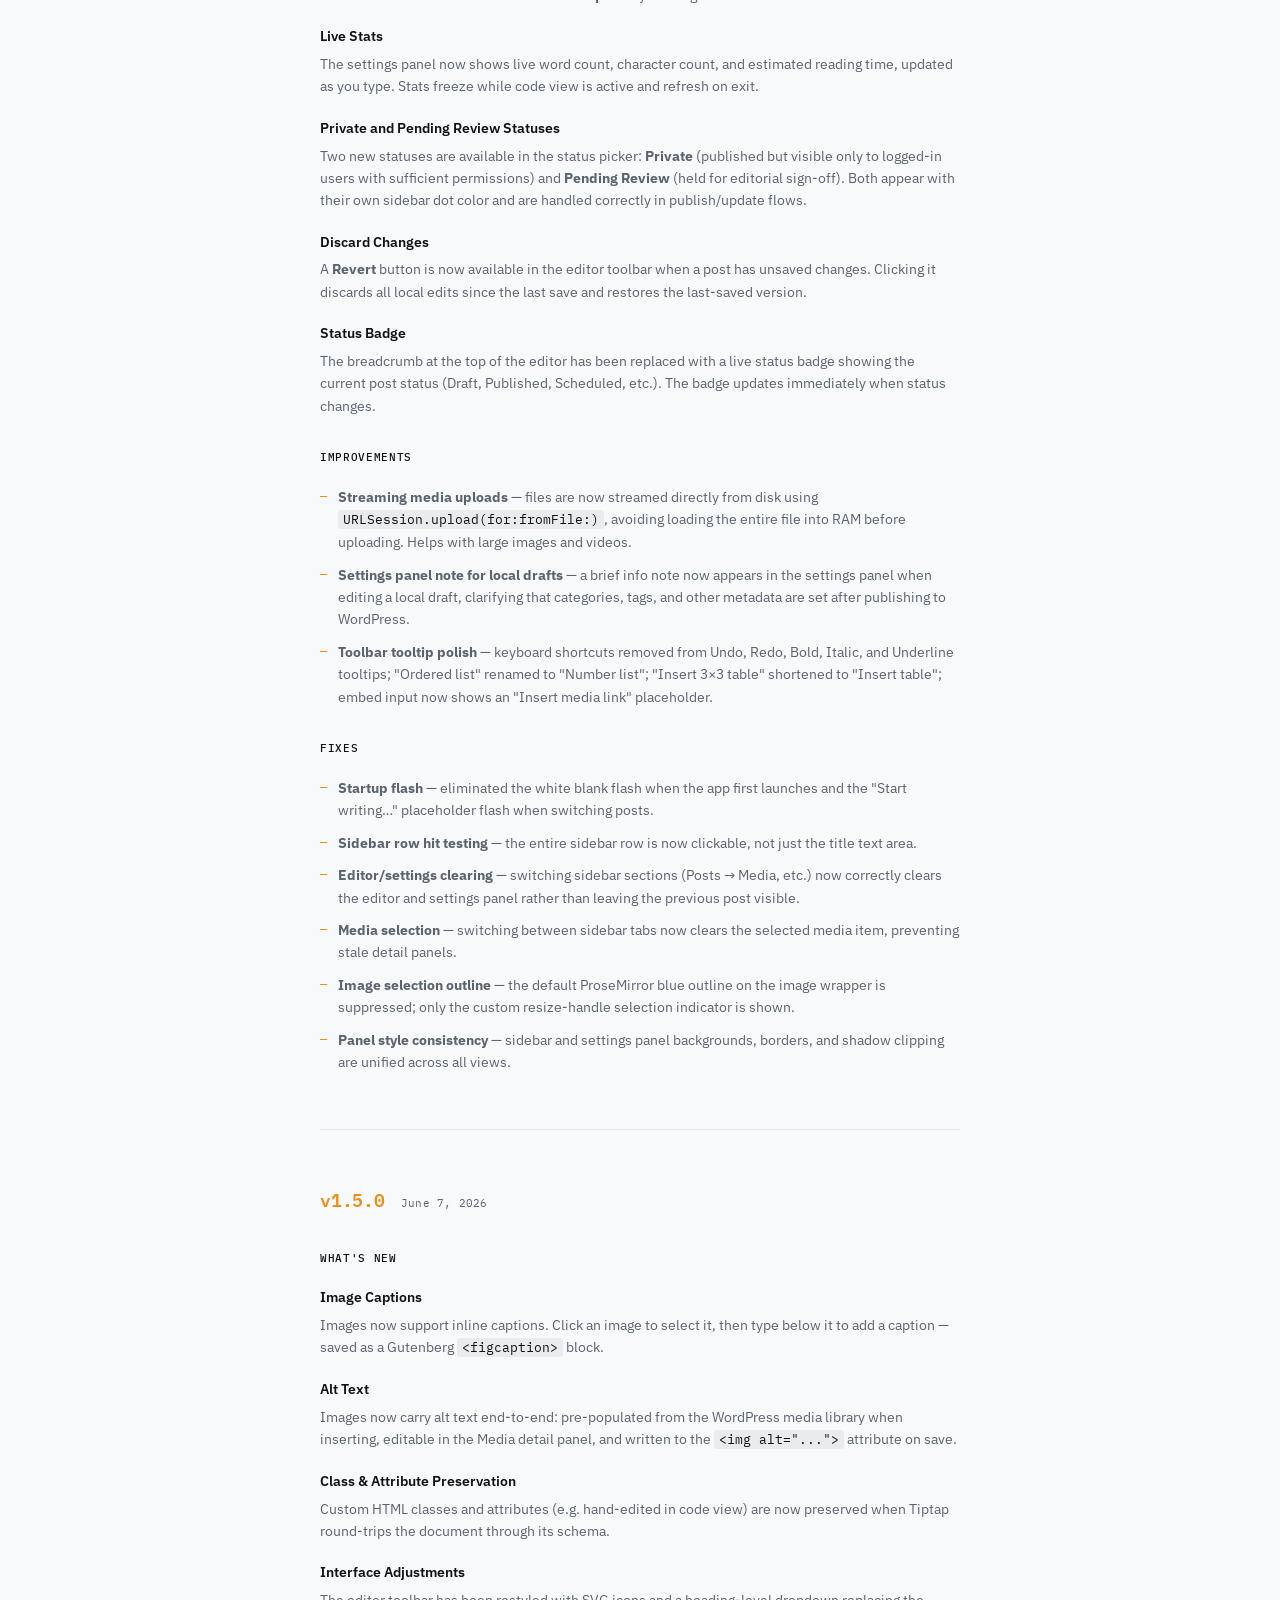
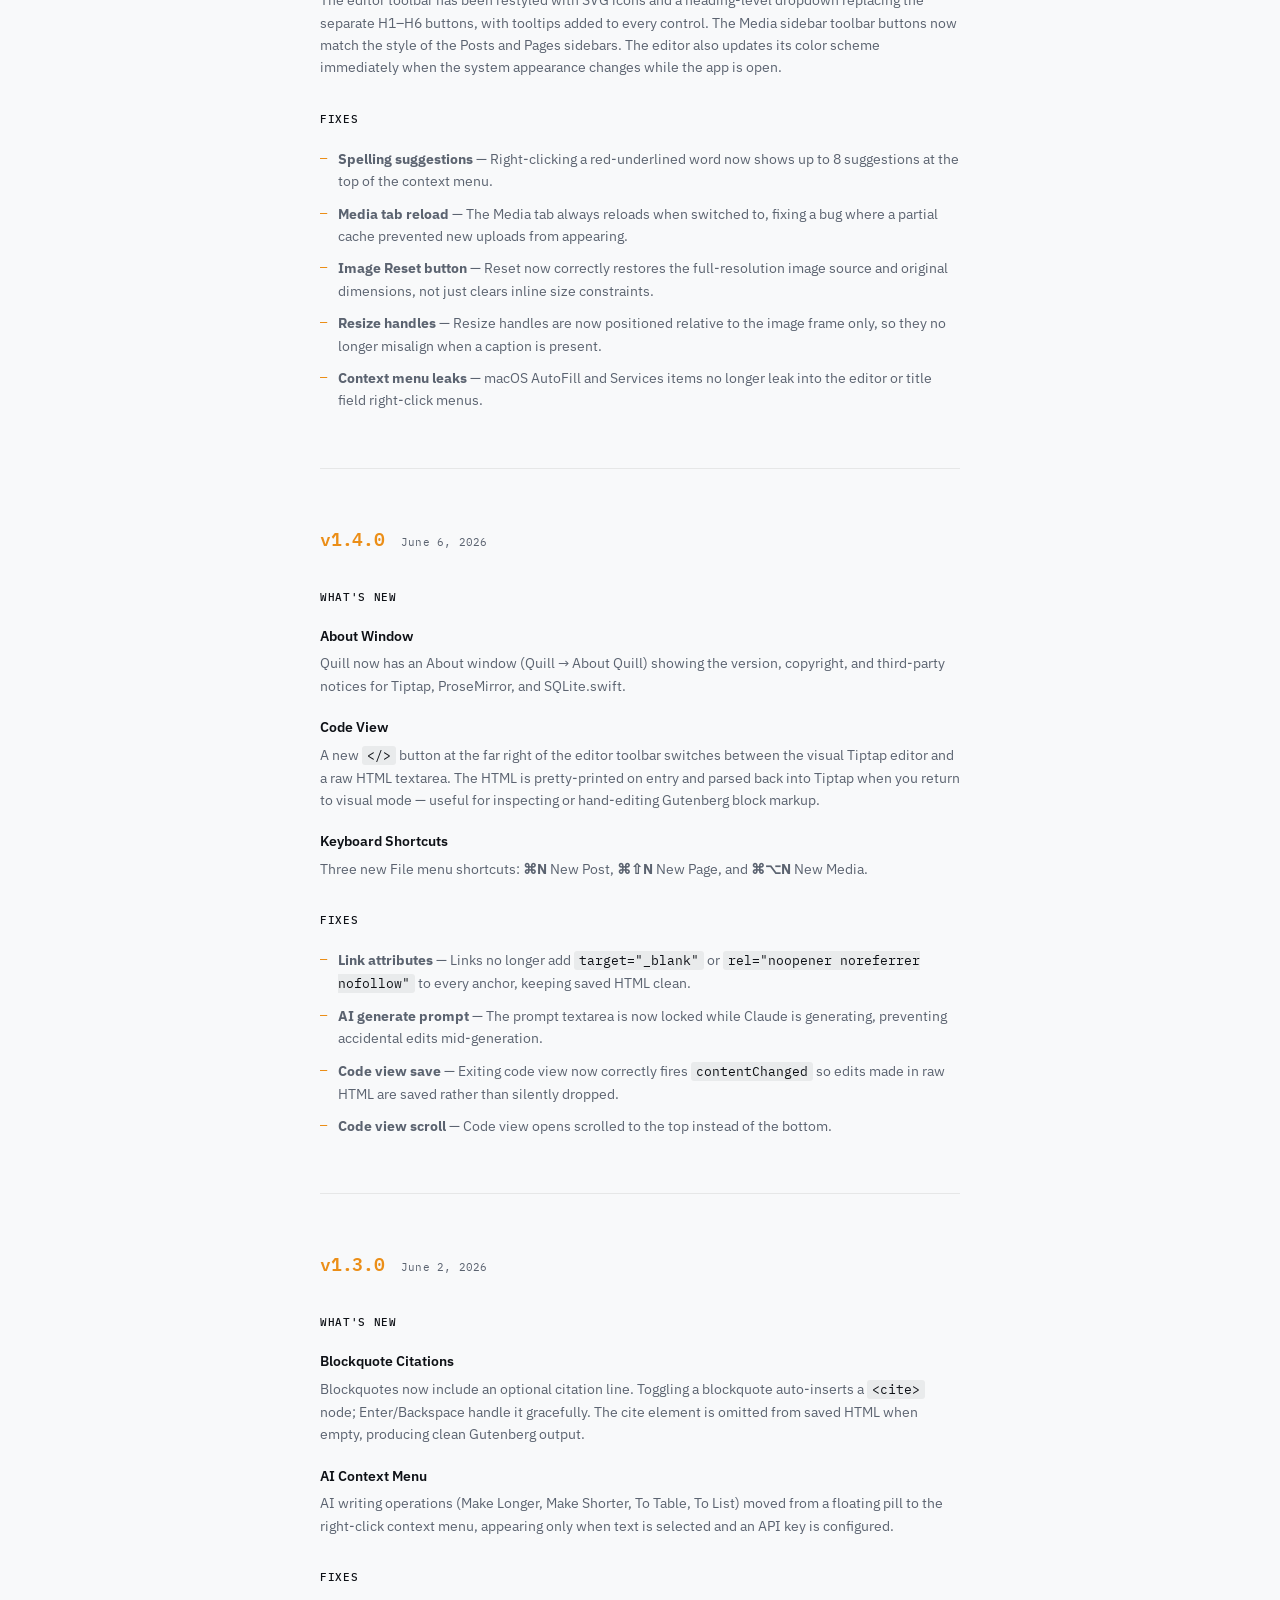
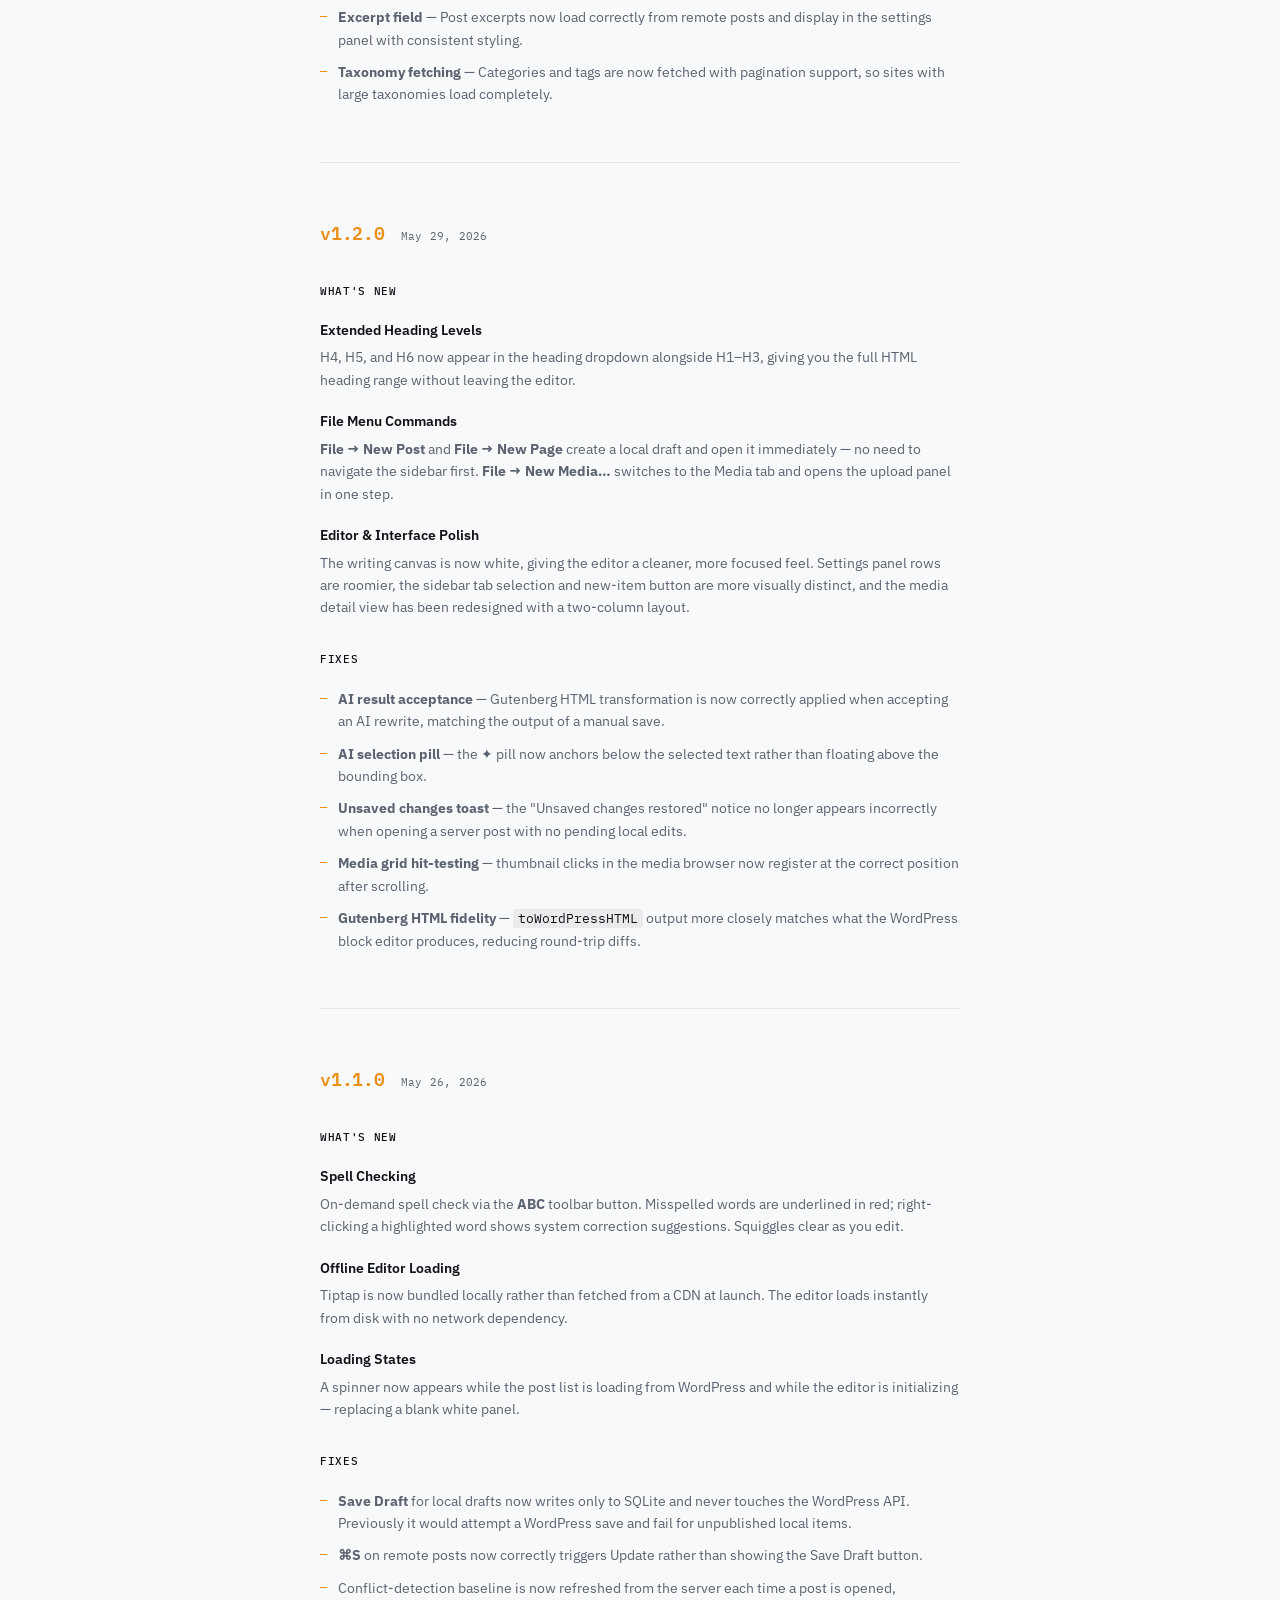
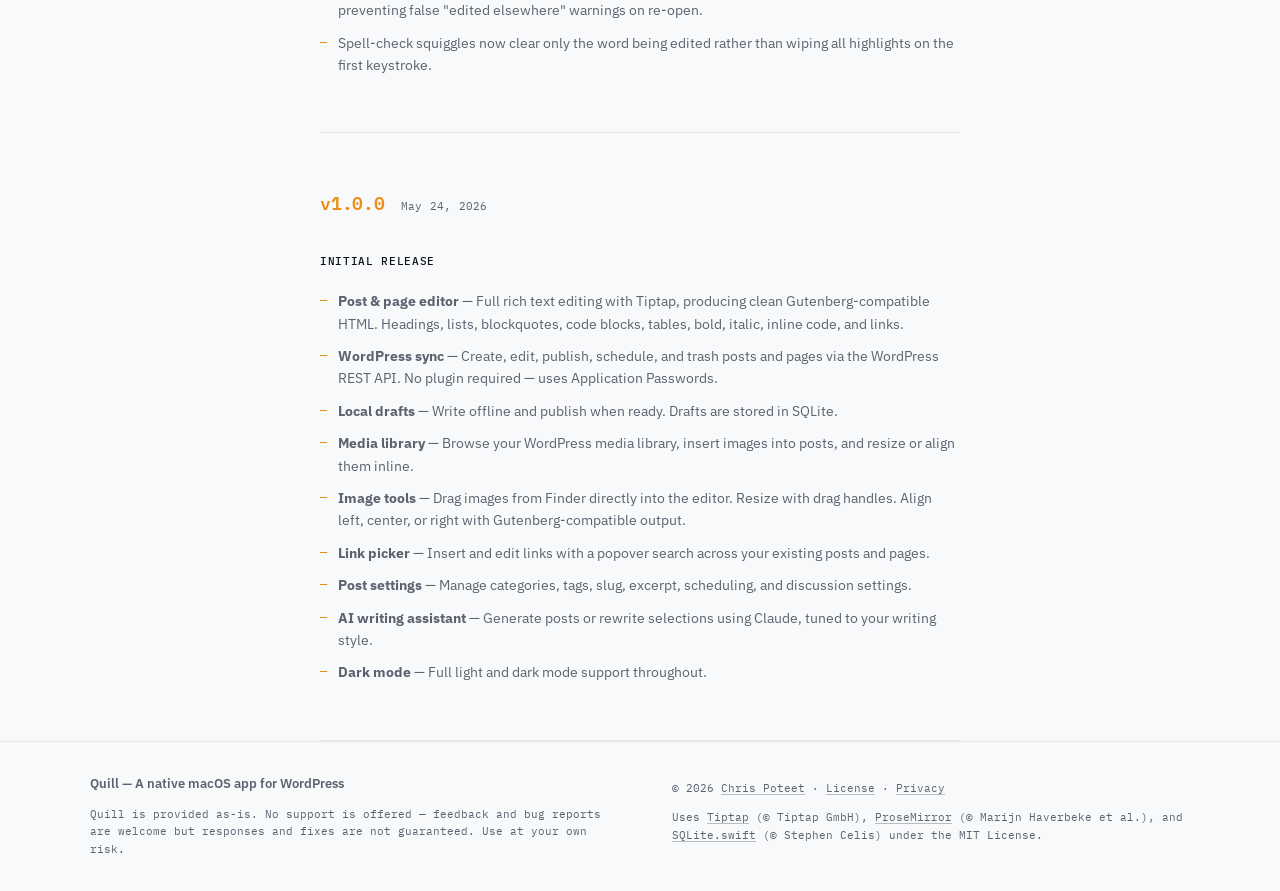
==== commit 0212f058: "Release v1.11.0 and sync the docs page with the user guide Adds the v1.11.0 changelog entry from the" ====
--- a/changelog.html
+++ b/changelog.html
@@ -35,6 +35,68 @@
     <article class="release">
       <div class="release__inner">
         <div class="release__header">
+          <span class="release__version">v1.11.0</span>
+          <span class="release__date">August 20, 2026</span>
+        </div>
+
+        <div class="release__section">
+          <h2 class="release__section-title">What's New</h2>
+
+          <div class="release__feature">
+            <h3 class="release__feature-title">Unmodeled Gutenberg Blocks Are Safe</h3>
+            <p class="release__body">Quill no longer damages blocks it does not have an editor for. Columns, Group, Accordion, Audio, Video, Pullquote, Playlist and third-party blocks now load as a static "Not editable in the visual editor" card. Quill preserves their HTML byte-for-byte and regenerates their block comments on save. Before this release, these blocks lost their markup on the first save.</p>
+          </div>
+
+          <div class="release__feature">
+            <h3 class="release__feature-title">Paste as Markdown (⌘⇧V)</h3>
+            <p class="release__body">Edit ▸ Paste as Markdown converts Markdown on the clipboard into formatted content: headings, lists, quotes, fenced code, rules, tables and images. Normal ⌘V is unchanged.</p>
+          </div>
+
+          <div class="release__feature">
+            <h3 class="release__feature-title">Alt Text and Captions for Gallery Images</h3>
+            <p class="release__body">The gallery sheet now has an expandable row per image with alt text and caption fields. Both save into the image's own <code>wp:image</code> block and load back when you reopen the post.</p>
+          </div>
+
+          <div class="release__feature">
+            <h3 class="release__feature-title">HEIC Photos Upload Correctly</h3>
+            <p class="release__body">Quill converts HEIC and HEIF files to JPEG before upload. WordPress 7.1 accepts HEIC but cannot generate the smaller sizes for it, so those uploads produced an image with no thumbnails. Orientation and pixel dimensions survive the conversion. This applies to Finder drops, the media sidebar and the gallery sheet.</p>
+          </div>
+
+          <div class="release__feature">
+            <h3 class="release__feature-title">Upload Progress for Dropped Images</h3>
+            <p class="release__body">Dropping images into the editor now shows a progress pill with the file count and a result message. Drops that overlap are queued, so a second drop no longer clears the first one's status.</p>
+          </div>
+        </div>
+
+        <div class="release__section">
+          <h2 class="release__section-title">Improvements</h2>
+          <ul class="release__list">
+            <li><strong>Standalone images save as real image blocks</strong> — A dragged or pasted image is now wrapped in <code>&lt;!-- wp:image --&gt;</code> comments with its width, size and link attributes, so WordPress treats it as a block instead of loose HTML.</li>
+            <li><strong>Decorative images</strong> — WordPress 7.1's "mark as decorative" toggle sets <code>role</code> on the image. Quill reads that attribute on load and writes it back on save.</li>
+            <li><strong>Cursor placement after inserting an image</strong> — The cursor lands in a new empty paragraph below the image instead of inside its empty caption.</li>
+            <li><strong>Markdown typing shortcuts documented</strong> — The user guide now lists the shortcuts the editor accepts as you type.</li>
+          </ul>
+        </div>
+
+        <div class="release__section">
+          <h2 class="release__section-title">Fixes</h2>
+          <ul class="release__list">
+            <li>The title bar matches the app's warm panel color, no longer depends on the mode the app launched in, and no longer flashes on every state change.</li>
+            <li>Pickers and the heading selector pill keep the correct styling after a light/dark switch.</li>
+            <li>Nested lists no longer gain a stray <code>&lt;p&gt;</code> on every save.</li>
+            <li>Multi-line plain text pasted into a footnote stays inside the footnote.</li>
+            <li>The footnote back-arrow renders as text, not as an emoji.</li>
+            <li>The spell-check menu shows "No Suggestions" when there are no guesses.</li>
+            <li>The gallery sheet's alt/caption row responds to the pointer correctly, and a row's expanded state clears when you deselect the image.</li>
+            <li>HEIC conversion runs off the main thread, so the window no longer freezes while a large photo converts.</li>
+          </ul>
+        </div>
+      </div>
+    </article>
+
+    <article class="release">
+      <div class="release__inner">
+        <div class="release__header">
           <span class="release__version">v1.10.0</span>
           <span class="release__date">July 11, 2026</span>
         </div>
